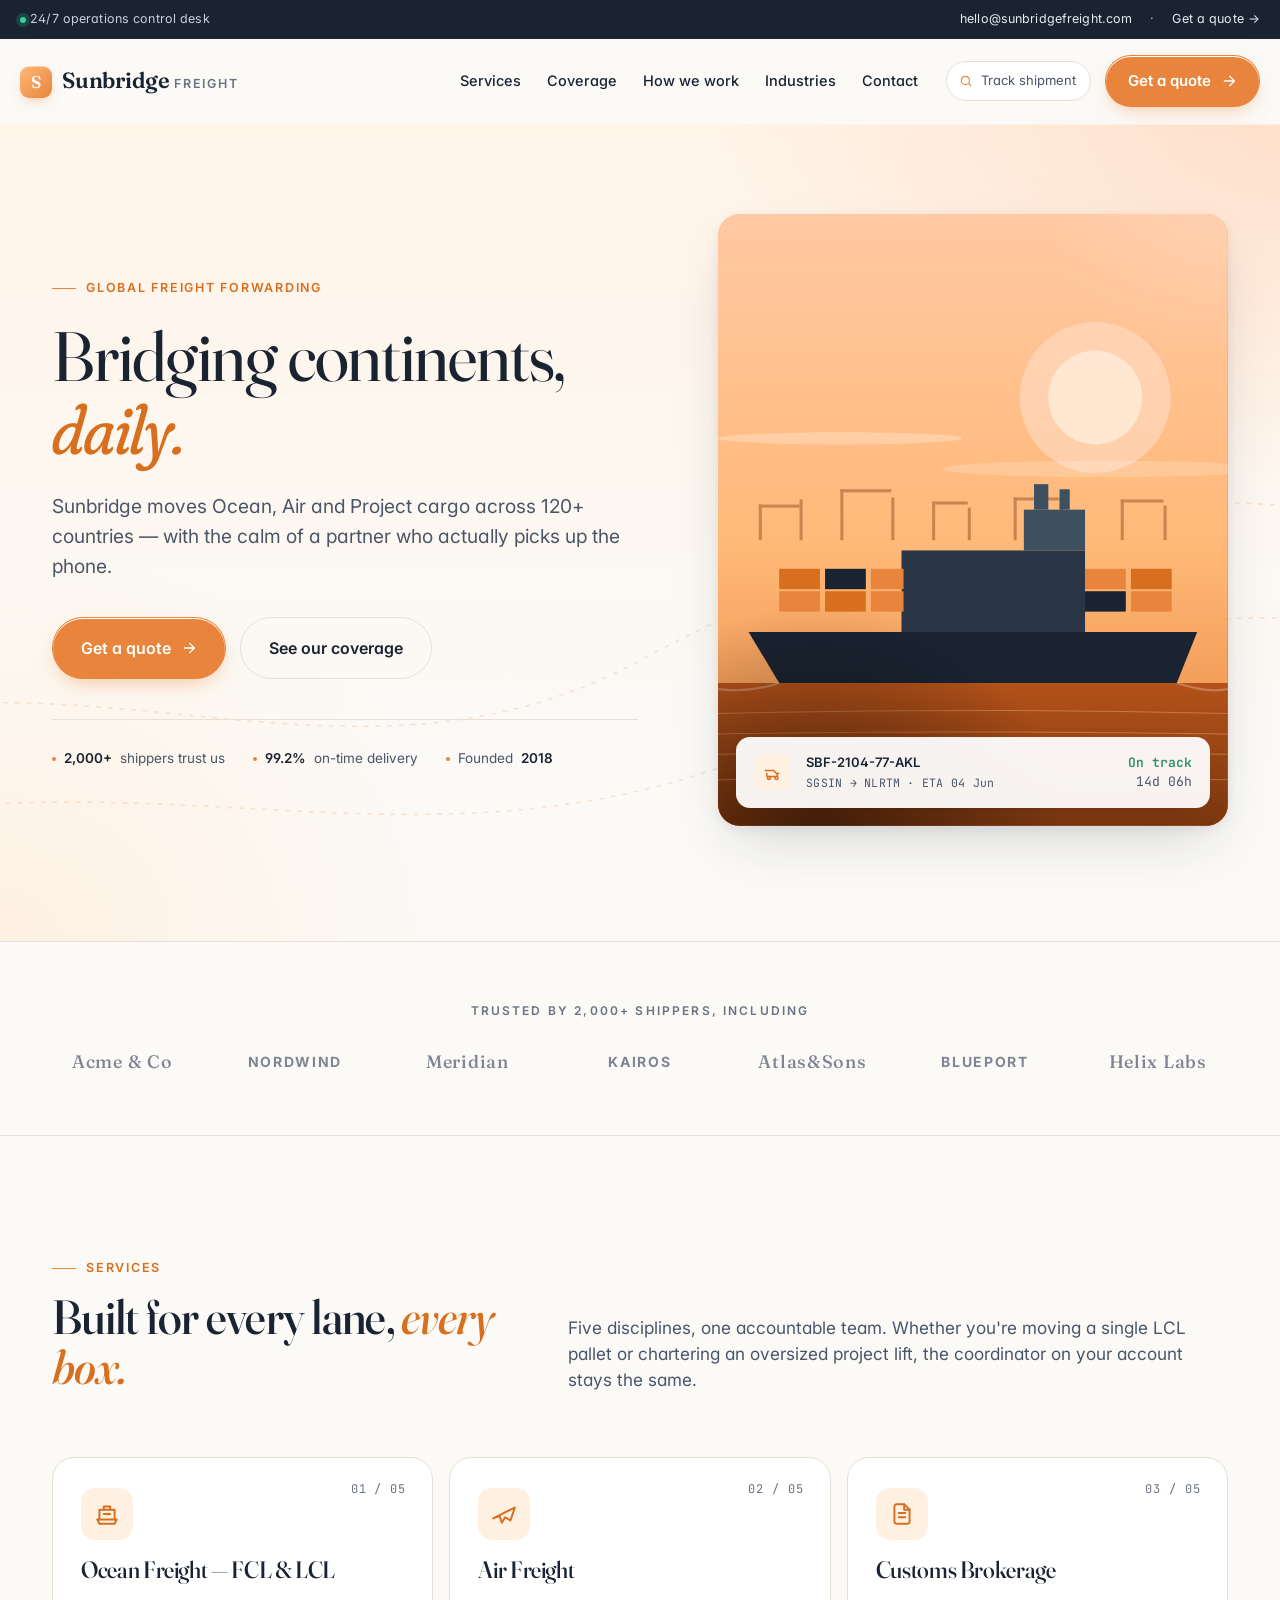
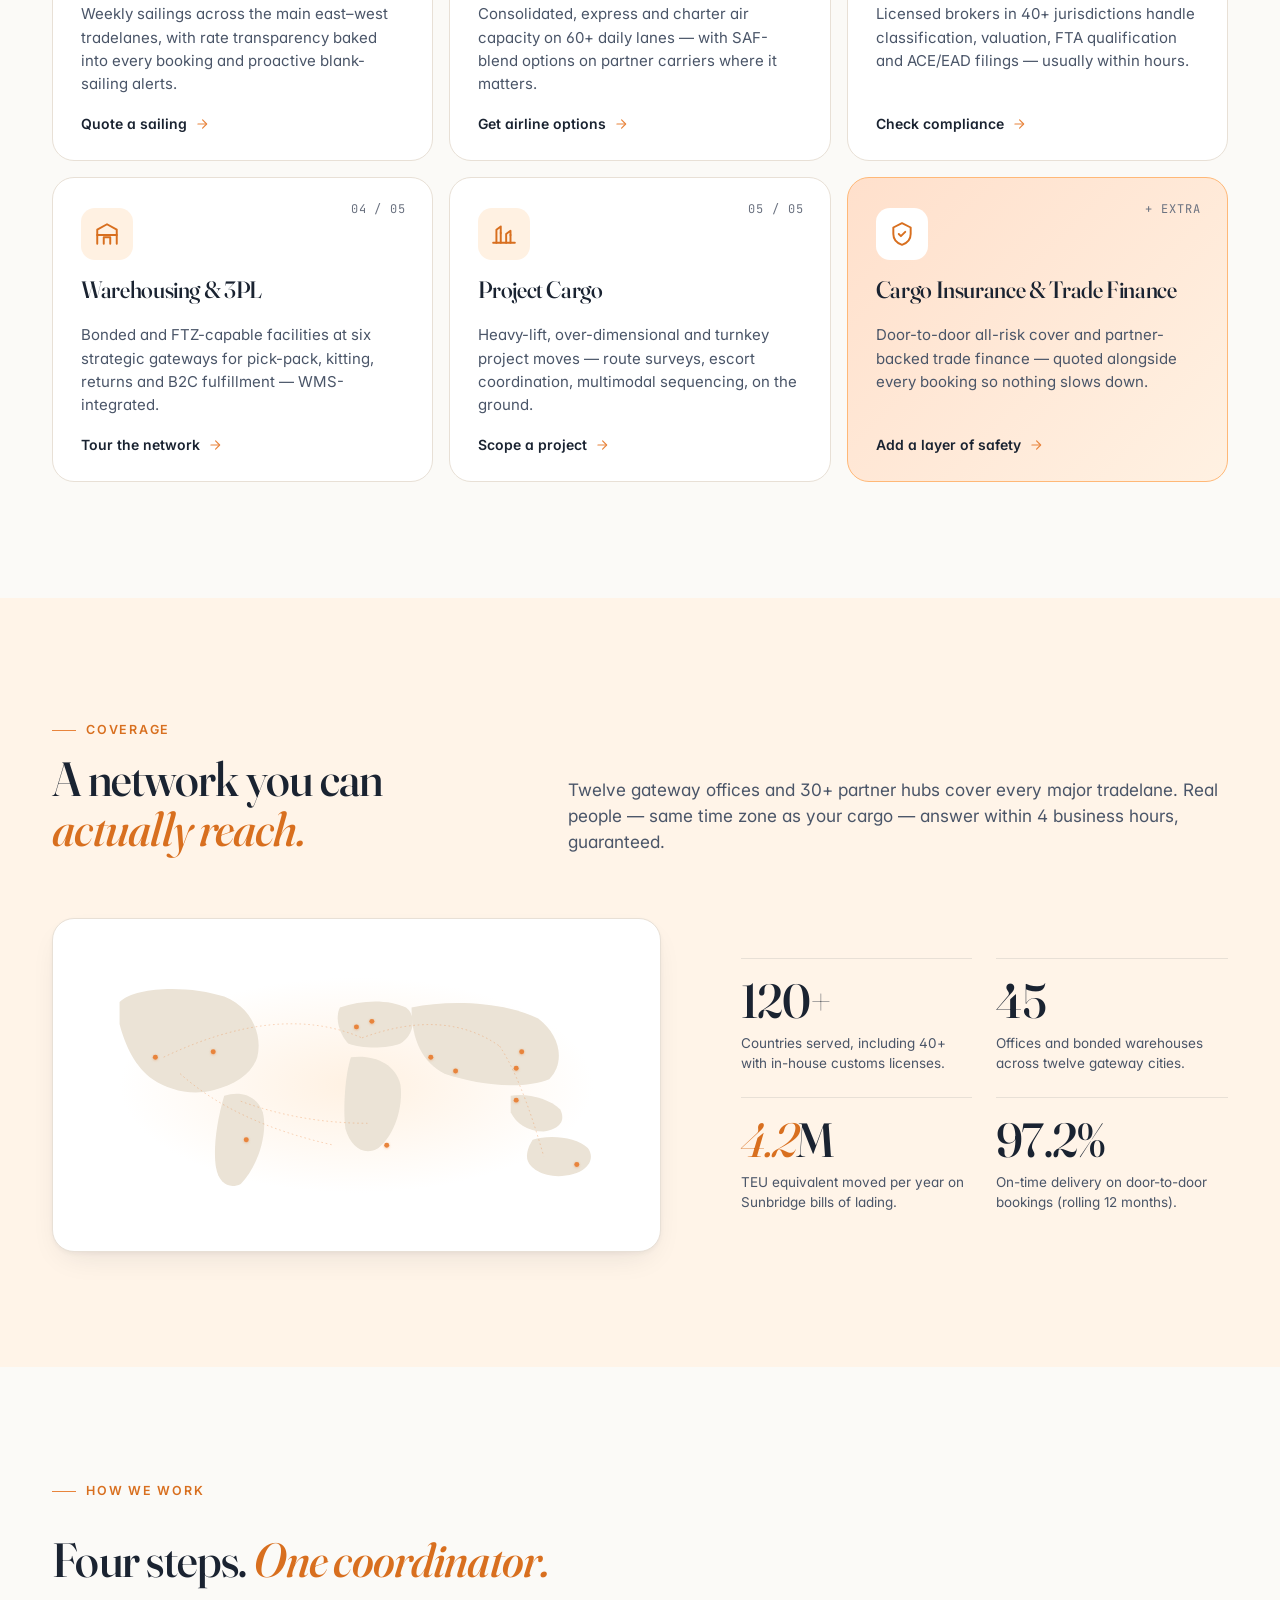
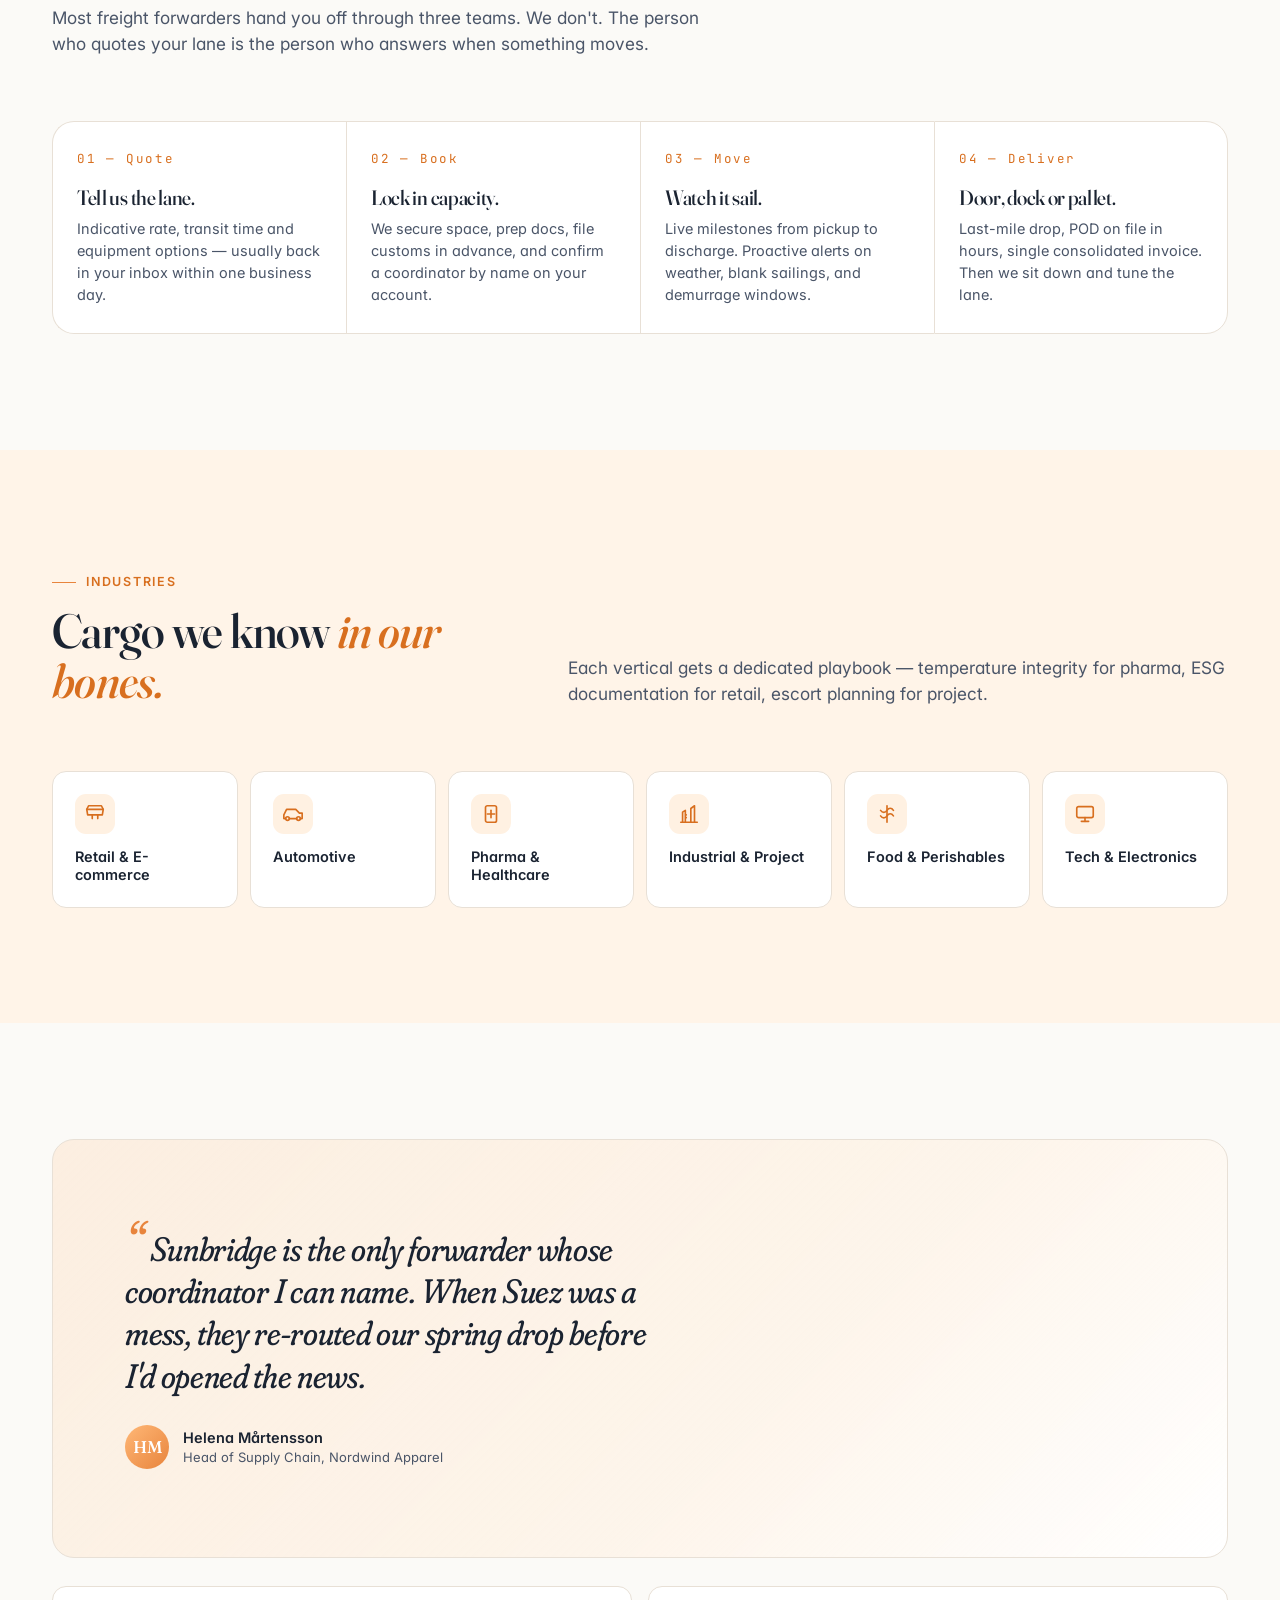
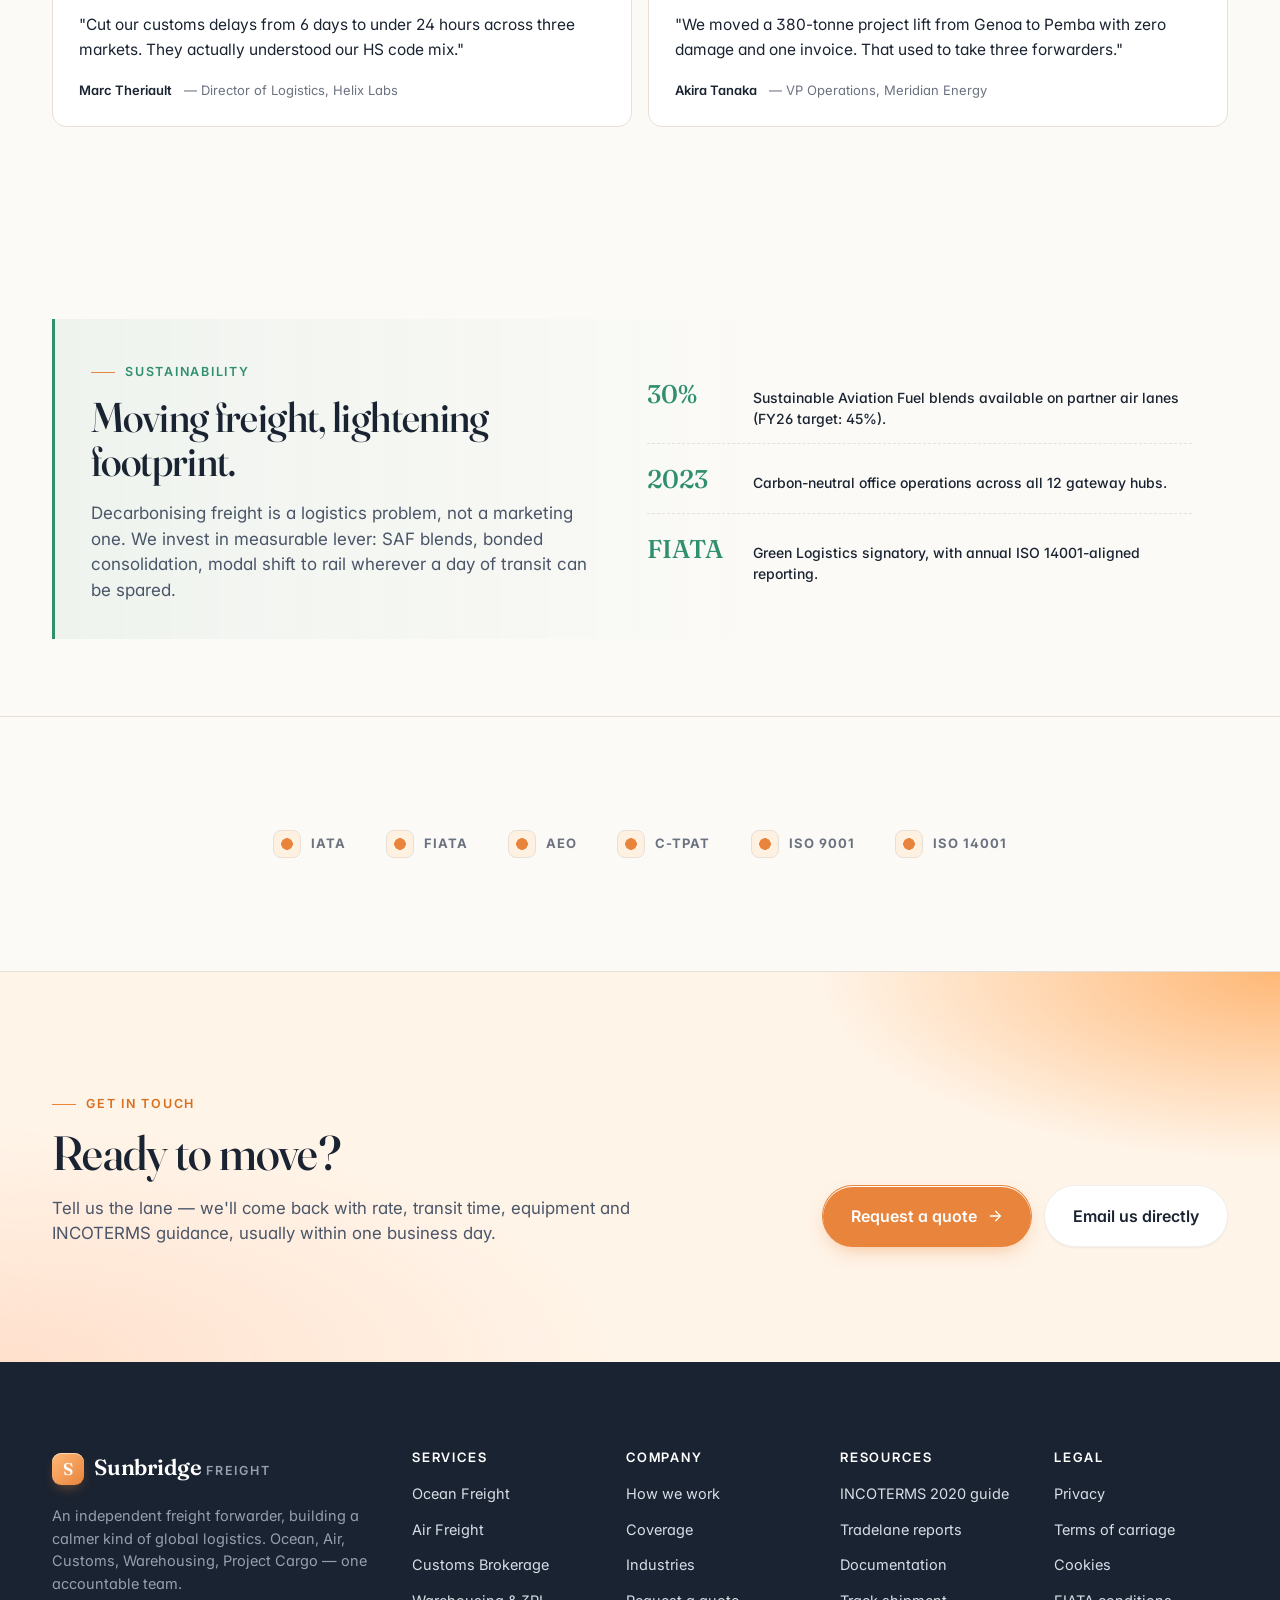
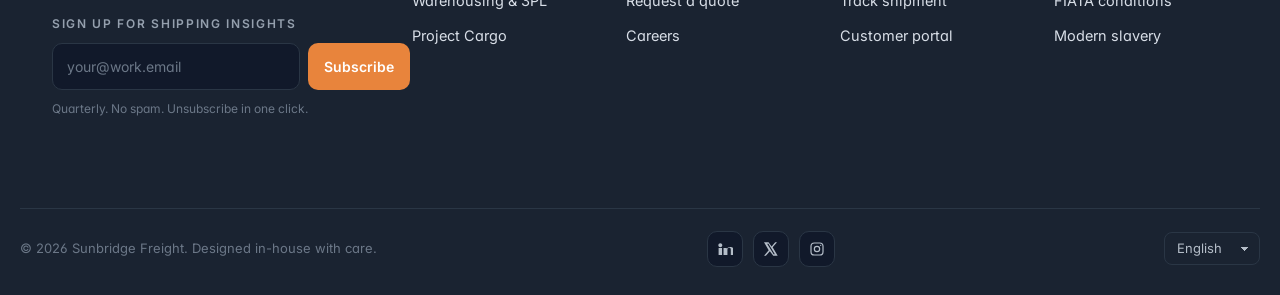
==== index.html @ 9edb0e5e "Add Sunbridge Freight website (single-page + quote page) A pro design-studio quality freight forward" ====
<!doctype html>
<html lang="en">
<head>
  <meta charset="utf-8" />
  <meta name="viewport" content="width=device-width, initial-scale=1" />
  <title>Sunbridge Freight — Global freight forwarding, simplified.</title>
  <meta name="description" content="Sunbridge Freight moves Ocean, Air and Project cargo across 120+ countries with the calm of a partner who actually picks up the phone." />
  <meta name="theme-color" content="#E8843C" />

  <link rel="icon" type="image/svg+xml" href="assets/favicon.svg" />
  <link rel="apple-touch-icon" href="assets/favicon.svg" />

  <meta property="og:type" content="website" />
  <meta property="og:title" content="Sunbridge Freight — Bridging continents, daily." />
  <meta property="og:description" content="Ocean · Air · Customs · Warehousing · Project Cargo. 120+ countries, one accountable partner." />
  <meta property="og:image" content="assets/img/og-cover.svg" />
  <meta name="twitter:card" content="summary_large_image" />

  <link rel="preconnect" href="https://fonts.googleapis.com" />
  <link rel="preconnect" href="https://fonts.gstatic.com" crossorigin />
  <link href="https://fonts.googleapis.com/css2?family=Fraunces:ital,opsz,wght@0,9..144,400;0,9..144,500;0,9..144,600;1,9..144,400;1,9..144,500&family=Inter:wght@400;500;600;700&family=JetBrains+Mono:wght@400;500&display=swap" rel="stylesheet" />

  <link rel="stylesheet" href="assets/css/styles.css" />

  <script type="application/ld+json">
  {
    "@context": "https://schema.org",
    "@type": "Organization",
    "name": "Sunbridge Freight",
    "url": "https://yariv33.github.io/",
    "logo": "https://yariv33.github.io/assets/favicon.svg",
    "slogan": "Bridging continents, daily.",
    "sameAs": ["https://www.linkedin.com/", "https://x.com/", "https://www.instagram.com/"]
  }
  </script>
</head>
<body>

<!-- Utility bar -->
<div class="utility-bar">
  <div class="container utility-bar__inner">
    <div class="utility-bar__group">
      <span><span class="utility-bar__dot" aria-hidden="true"></span> 24/7 operations control desk</span>
    </div>
    <div class="utility-bar__group">
      <a href="mailto:hello@sunbridgefreight.com">hello@sunbridgefreight.com</a>
      <span aria-hidden="true">·</span>
      <a href="quote.html">Get a quote &rarr;</a>
    </div>
  </div>
</div>

<!-- Header -->
<header class="site-header" id="top">
  <div class="container site-header__inner">
    <a class="brand" href="#top" aria-label="Sunbridge Freight — Home">
      <span class="brand__mark" aria-hidden="true">S</span>
      <span class="brand__word"><strong>Sunbridge</strong> <span>Freight</span></span>
    </a>

    <button class="nav-toggle" aria-expanded="false" aria-controls="primary-nav" aria-label="Open navigation">
      <span class="nav-toggle__bar" aria-hidden="true"></span>
    </button>

    <nav class="nav" id="primary-nav" aria-label="Primary">
      <ul class="nav__list">
        <li><a href="#services">Services</a></li>
        <li><a href="#coverage">Coverage</a></li>
        <li><a href="#how-we-work">How we work</a></li>
        <li><a href="#industries">Industries</a></li>
        <li><a href="#contact">Contact</a></li>
      </ul>
      <div class="header-actions">
        <button class="track-pill" type="button" id="track-open" aria-haspopup="dialog">
          <svg viewBox="0 0 24 24" fill="none" stroke="currentColor" stroke-width="2" stroke-linecap="round" stroke-linejoin="round" aria-hidden="true"><circle cx="11" cy="11" r="7"/><path d="m20 20-3.5-3.5"/></svg>
          Track shipment
        </button>
        <a class="btn btn--primary" href="quote.html">
          Get a quote
          <svg viewBox="0 0 24 24" fill="none" stroke="currentColor" stroke-width="2" stroke-linecap="round" stroke-linejoin="round" aria-hidden="true"><path d="M5 12h14"/><path d="m13 5 7 7-7 7"/></svg>
        </a>
      </div>
    </nav>
  </div>
</header>

<!-- Hero -->
<section class="hero" aria-labelledby="hero-title">
  <div class="hero__lines" aria-hidden="true">
    <svg viewBox="0 0 1440 700" preserveAspectRatio="xMidYMid slice">
      <path class="hero__dot-route" d="M-50 540 C 220 420, 460 600, 720 460 S 1240 280, 1500 380" />
      <path class="hero__dot-route" d="M-50 620 C 280 520, 520 660, 820 540 S 1280 380, 1500 480" />
    </svg>
  </div>
  <div class="container hero__inner">
    <div class="hero__copy">
      <span class="eyebrow hero__eyebrow">Global Freight Forwarding</span>
      <h1 id="hero-title">Bridging continents, <em>daily.</em></h1>
      <p class="hero__lede">Sunbridge moves Ocean, Air and Project cargo across 120+ countries — with the calm of a partner who actually picks up the phone.</p>
      <div class="hero__ctas">
        <a class="btn btn--primary btn--lg" href="quote.html">
          Get a quote
          <svg viewBox="0 0 24 24" fill="none" stroke="currentColor" stroke-width="2" stroke-linecap="round" stroke-linejoin="round" aria-hidden="true"><path d="M5 12h14"/><path d="m13 5 7 7-7 7"/></svg>
        </a>
        <a class="btn btn--ghost btn--lg" href="#coverage">See our coverage</a>
      </div>
      <div class="hero__proof">
        <span><strong>2,000+</strong> shippers trust us</span>
        <span><strong>99.2%</strong> on-time delivery</span>
        <span>Founded <strong>2018</strong></span>
      </div>
    </div>

    <div class="hero__visual reveal" aria-hidden="true">
      <svg class="hero__visual-art" viewBox="0 0 500 600" preserveAspectRatio="xMidYMid slice">
        <defs>
          <linearGradient id="hv-sky" x1="0" y1="0" x2="0" y2="1">
            <stop offset="0%" stop-color="#FFC9A3"/>
            <stop offset="55%" stop-color="#FFB877"/>
            <stop offset="100%" stop-color="#E8843C"/>
          </linearGradient>
          <linearGradient id="hv-water" x1="0" y1="0" x2="0" y2="1">
            <stop offset="0%" stop-color="#B4521A"/>
            <stop offset="100%" stop-color="#7A370F"/>
          </linearGradient>
        </defs>
        <rect width="500" height="600" fill="url(#hv-sky)"/>
        <!-- sun -->
        <circle cx="370" cy="180" r="74" fill="#FFE0CC" opacity=".55"/>
        <circle cx="370" cy="180" r="46" fill="#FFF1E2" opacity=".7"/>
        <!-- horizon clouds -->
        <ellipse cx="120" cy="220" rx="120" ry="6" fill="#fff" opacity=".25"/>
        <ellipse cx="380" cy="250" rx="160" ry="8" fill="#fff" opacity=".18"/>
        <!-- distant cranes silhouette -->
        <g fill="#7A370F" opacity=".4">
          <rect x="40" y="285" width="3" height="35"/>
          <rect x="40" y="285" width="40" height="3"/>
          <rect x="80" y="280" width="3" height="40"/>
          <rect x="120" y="270" width="3" height="50"/>
          <rect x="120" y="270" width="50" height="3"/>
          <rect x="170" y="278" width="3" height="42"/>
          <rect x="210" y="282" width="3" height="38"/>
          <rect x="210" y="282" width="35" height="3"/>
          <rect x="245" y="288" width="3" height="32"/>
          <rect x="290" y="278" width="3" height="42"/>
          <rect x="290" y="278" width="45" height="3"/>
          <rect x="335" y="284" width="3" height="36"/>
          <rect x="395" y="280" width="3" height="40"/>
          <rect x="395" y="280" width="42" height="3"/>
          <rect x="437" y="286" width="3" height="34"/>
        </g>
        <!-- ship hull -->
        <g>
          <path d="M30 410 L470 410 L450 460 L60 460 Z" fill="#1A2331"/>
          <rect x="180" y="330" width="180" height="80" fill="#2A3645"/>
          <rect x="300" y="290" width="60" height="40" fill="#3D5060"/>
          <rect x="310" y="265" width="14" height="25" fill="#3D5060"/>
          <rect x="335" y="270" width="10" height="20" fill="#3D5060"/>
          <!-- containers stacked -->
          <g>
            <rect x="60" y="370" width="40" height="20" fill="#E8843C"/>
            <rect x="105" y="370" width="40" height="20" fill="#D86F1F"/>
            <rect x="150" y="370" width="32" height="20" fill="#E8843C"/>
            <rect x="60" y="348" width="40" height="20" fill="#D86F1F"/>
            <rect x="105" y="348" width="40" height="20" fill="#1A2331"/>
            <rect x="150" y="348" width="32" height="20" fill="#E8843C"/>

            <rect x="360" y="370" width="40" height="20" fill="#1A2331"/>
            <rect x="405" y="370" width="40" height="20" fill="#E8843C"/>
            <rect x="360" y="348" width="40" height="20" fill="#E8843C"/>
            <rect x="405" y="348" width="40" height="20" fill="#D86F1F"/>
          </g>
        </g>
        <!-- water -->
        <rect y="460" width="500" height="140" fill="url(#hv-water)"/>
        <!-- water reflection lines -->
        <g stroke="#FFB877" stroke-width="1" opacity=".4" fill="none">
          <path d="M0 490 Q 250 484 500 490"/>
          <path d="M0 510 Q 250 506 500 510"/>
          <path d="M0 530 Q 250 526 500 530"/>
          <path d="M0 555 Q 250 552 500 555"/>
        </g>
        <!-- bow wake -->
        <path d="M60 460 Q 30 470 0 466" stroke="#fff" stroke-width="2" opacity=".25" fill="none"/>
        <path d="M450 460 Q 480 470 500 466" stroke="#fff" stroke-width="2" opacity=".25" fill="none"/>
      </svg>
      <div class="hero__visual-overlay" aria-hidden="true"></div>
      <div class="hero__card">
        <div class="hero__card-mark" aria-hidden="true">
          <svg viewBox="0 0 24 24" fill="none" stroke="currentColor" stroke-width="2" stroke-linecap="round" stroke-linejoin="round"><path d="M3 10h11l4 4h3"/><path d="M5 14v3a1 1 0 0 0 1 1h12a1 1 0 0 0 1-1v-3"/><circle cx="8" cy="20" r="2"/><circle cx="18" cy="20" r="2"/></svg>
        </div>
        <div>
          <div class="hero__card-title">SBF-2104-77-AKL</div>
          <div class="hero__card-meta">SGSIN → NLRTM · ETA 04 Jun</div>
        </div>
        <div class="hero__card-stat">
          <strong>On track</strong>
          <span class="text-mono text-soft">14d 06h</span>
        </div>
      </div>
    </div>
  </div>
</section>

<!-- Trust bar -->
<section class="trust" aria-label="Trusted by">
  <div class="container">
    <p class="trust__label">Trusted by 2,000+ shippers, including</p>
    <div class="trust__grid">
      <span class="trust__logo">Acme &amp; Co</span>
      <span class="trust__logo trust__logo--sans">NORDWIND</span>
      <span class="trust__logo">Meridian</span>
      <span class="trust__logo trust__logo--sans">KAIROS</span>
      <span class="trust__logo">Atlas&amp;Sons</span>
      <span class="trust__logo trust__logo--sans">BLUEPORT</span>
      <span class="trust__logo">Helix Labs</span>
    </div>
  </div>
</section>

<!-- Services -->
<section class="section" id="services">
  <div class="container">
    <div class="section__head section__head--split reveal">
      <div>
        <span class="eyebrow">Services</span>
        <h2 style="margin-top:14px;">Built for every lane, <em style="font-style:italic;color:var(--color-primary-h);">every box.</em></h2>
      </div>
      <p class="section__lede">Five disciplines, one accountable team. Whether you're moving a single LCL pallet or chartering an oversized project lift, the coordinator on your account stays the same.</p>
    </div>

    <div class="services__grid">
      <article class="service-card reveal">
        <span class="service-card__num">01 / 05</span>
        <div class="service-card__icon" aria-hidden="true">
          <svg viewBox="0 0 24 24" fill="none" stroke="currentColor" stroke-width="1.8" stroke-linecap="round" stroke-linejoin="round"><path d="M3 17h18l-2 4H5z"/><path d="M5 17V8h14v9"/><path d="M9 8V5h6v3"/><path d="M9 12h6"/></svg>
        </div>
        <h3>Ocean Freight — FCL &amp; LCL</h3>
        <p>Weekly sailings across the main east–west tradelanes, with rate transparency baked into every booking and proactive blank-sailing alerts.</p>
        <a class="service-card__link" href="quote.html">Quote a sailing
          <svg viewBox="0 0 24 24" fill="none" stroke="currentColor" stroke-width="2" stroke-linecap="round" stroke-linejoin="round" aria-hidden="true"><path d="M5 12h14"/><path d="m13 5 7 7-7 7"/></svg>
        </a>
      </article>

      <article class="service-card reveal">
        <span class="service-card__num">02 / 05</span>
        <div class="service-card__icon" aria-hidden="true">
          <svg viewBox="0 0 24 24" fill="none" stroke="currentColor" stroke-width="1.8" stroke-linecap="round" stroke-linejoin="round"><path d="M2 16 22 6l-4 12-5-3-3 5-2-6z"/></svg>
        </div>
        <h3>Air Freight</h3>
        <p>Consolidated, express and charter air capacity on 60+ daily lanes — with SAF-blend options on partner carriers where it matters.</p>
        <a class="service-card__link" href="quote.html">Get airline options
          <svg viewBox="0 0 24 24" fill="none" stroke="currentColor" stroke-width="2" stroke-linecap="round" stroke-linejoin="round" aria-hidden="true"><path d="M5 12h14"/><path d="m13 5 7 7-7 7"/></svg>
        </a>
      </article>

      <article class="service-card reveal">
        <span class="service-card__num">03 / 05</span>
        <div class="service-card__icon" aria-hidden="true">
          <svg viewBox="0 0 24 24" fill="none" stroke="currentColor" stroke-width="1.8" stroke-linecap="round" stroke-linejoin="round"><path d="M9 11h6"/><path d="M9 15h6"/><path d="M14 3H7a2 2 0 0 0-2 2v14a2 2 0 0 0 2 2h10a2 2 0 0 0 2-2V8z"/><path d="M14 3v5h5"/></svg>
        </div>
        <h3>Customs Brokerage</h3>
        <p>Licensed brokers in 40+ jurisdictions handle classification, valuation, FTA qualification and ACE/EAD filings — usually within hours.</p>
        <a class="service-card__link" href="quote.html">Check compliance
          <svg viewBox="0 0 24 24" fill="none" stroke="currentColor" stroke-width="2" stroke-linecap="round" stroke-linejoin="round" aria-hidden="true"><path d="M5 12h14"/><path d="m13 5 7 7-7 7"/></svg>
        </a>
      </article>

      <article class="service-card reveal">
        <span class="service-card__num">04 / 05</span>
        <div class="service-card__icon" aria-hidden="true">
          <svg viewBox="0 0 24 24" fill="none" stroke="currentColor" stroke-width="1.8" stroke-linecap="round" stroke-linejoin="round"><path d="M3 21V8l9-5 9 5v13"/><path d="M9 21v-6h6v6"/><path d="M3 13h18"/></svg>
        </div>
        <h3>Warehousing &amp; 3PL</h3>
        <p>Bonded and FTZ-capable facilities at six strategic gateways for pick-pack, kitting, returns and B2C fulfillment — WMS-integrated.</p>
        <a class="service-card__link" href="quote.html">Tour the network
          <svg viewBox="0 0 24 24" fill="none" stroke="currentColor" stroke-width="2" stroke-linecap="round" stroke-linejoin="round" aria-hidden="true"><path d="M5 12h14"/><path d="m13 5 7 7-7 7"/></svg>
        </a>
      </article>

      <article class="service-card reveal">
        <span class="service-card__num">05 / 05</span>
        <div class="service-card__icon" aria-hidden="true">
          <svg viewBox="0 0 24 24" fill="none" stroke="currentColor" stroke-width="1.8" stroke-linecap="round" stroke-linejoin="round"><path d="M2 20h20"/><path d="M5 20V8l4-3v15"/><path d="M14 20V12l4-3v11"/><path d="M9 11h0"/><path d="M18 13h0"/></svg>
        </div>
        <h3>Project Cargo</h3>
        <p>Heavy-lift, over-dimensional and turnkey project moves — route surveys, escort coordination, multimodal sequencing, on the ground.</p>
        <a class="service-card__link" href="quote.html">Scope a project
          <svg viewBox="0 0 24 24" fill="none" stroke="currentColor" stroke-width="2" stroke-linecap="round" stroke-linejoin="round" aria-hidden="true"><path d="M5 12h14"/><path d="m13 5 7 7-7 7"/></svg>
        </a>
      </article>

      <article class="service-card reveal" style="background: linear-gradient(135deg, var(--color-primary-3), var(--color-primary-4)); border-color: var(--color-primary-2);">
        <span class="service-card__num">+ EXTRA</span>
        <div class="service-card__icon" aria-hidden="true" style="background:#fff;">
          <svg viewBox="0 0 24 24" fill="none" stroke="currentColor" stroke-width="1.8" stroke-linecap="round" stroke-linejoin="round"><path d="M12 2 4 6v6c0 5 3.5 8.5 8 10 4.5-1.5 8-5 8-10V6z"/><path d="m9 12 2 2 4-4"/></svg>
        </div>
        <h3>Cargo Insurance &amp; Trade Finance</h3>
        <p>Door-to-door all-risk cover and partner-backed trade finance — quoted alongside every booking so nothing slows down.</p>
        <a class="service-card__link" href="quote.html">Add a layer of safety
          <svg viewBox="0 0 24 24" fill="none" stroke="currentColor" stroke-width="2" stroke-linecap="round" stroke-linejoin="round" aria-hidden="true"><path d="M5 12h14"/><path d="m13 5 7 7-7 7"/></svg>
        </a>
      </article>
    </div>
  </div>
</section>

<!-- Coverage -->
<section class="section section--tint" id="coverage">
  <div class="container">
    <div class="section__head section__head--split reveal">
      <div>
        <span class="eyebrow">Coverage</span>
        <h2 style="margin-top:14px;">A network you can <em style="font-style:italic;color:var(--color-primary-h);">actually reach.</em></h2>
      </div>
      <p class="section__lede">Twelve gateway offices and 30+ partner hubs cover every major tradelane. Real people — same time zone as your cargo — answer within 4 business hours, guaranteed.</p>
    </div>

    <div class="coverage__layout">
      <div class="coverage__map-wrap reveal">
        <svg class="coverage__map" viewBox="0 0 1000 500" role="img" aria-labelledby="map-title">
          <title id="map-title">World map highlighting Sunbridge Freight hub cities</title>
          <!-- Simplified continent silhouettes -->
          <g>
            <!-- North America -->
            <path class="land" d="M70 100 C 100 70, 200 70, 260 90 C 310 110, 330 160, 320 200 C 310 230, 280 250, 240 260 C 200 270, 160 260, 130 240 C 100 220, 80 180, 70 140 Z"/>
            <!-- South America -->
            <path class="land" d="M260 270 C 290 260, 320 270, 330 300 C 340 340, 320 400, 290 430 C 270 440, 250 430, 245 400 C 240 370, 245 320, 260 270 Z"/>
            <!-- Europe -->
            <path class="land" d="M470 110 C 510 95, 560 95, 590 110 C 610 125, 605 160, 580 175 C 555 185, 510 185, 485 175 C 470 160, 460 130, 470 110 Z"/>
            <!-- Africa -->
            <path class="land" d="M490 200 C 530 195, 570 210, 580 250 C 585 290, 570 340, 540 365 C 515 380, 490 365, 480 330 C 475 290, 480 230, 490 200 Z"/>
            <!-- Asia -->
            <path class="land" d="M600 110 C 670 95, 770 100, 830 130 C 870 160, 880 210, 850 240 C 800 260, 720 250, 660 230 C 620 210, 600 170, 600 110 Z"/>
            <!-- South-East Asia / Oceania mainland strip -->
            <path class="land" d="M780 270 C 810 265, 850 275, 870 295 C 880 315, 870 330, 840 335 C 810 335, 790 320, 780 300 Z"/>
            <!-- Australia -->
            <path class="land" d="M820 350 C 850 340, 900 345, 920 365 C 935 385, 920 410, 880 415 C 845 420, 815 405, 810 385 C 808 370, 815 358, 820 350 Z"/>
          </g>

          <!-- Routes -->
          <g>
            <path class="route" d="M150 200 Q 360 100 510 165"/>
            <path class="route" d="M510 165 Q 660 110 760 180"/>
            <path class="route" d="M760 180 Q 800 240 840 380"/>
            <path class="route" d="M290 280 Q 400 320 520 320"/>
            <path class="route" d="M180 230 Q 280 320 460 360"/>
          </g>

          <!-- Hubs: city, x, y -->
          <g>
            <!-- LA -->
            <g><circle class="hub-ring" cx="135" cy="200" r="4"/><circle class="hub" cx="135" cy="200" r="4.5"/></g>
            <!-- NY -->
            <g><circle class="hub-ring hub-ring--2" cx="240" cy="190" r="4"/><circle class="hub" cx="240" cy="190" r="4.5"/></g>
            <!-- Santos -->
            <g><circle class="hub-ring hub-ring--3" cx="300" cy="350" r="4"/><circle class="hub" cx="300" cy="350" r="4.5"/></g>
            <!-- Rotterdam -->
            <g><circle class="hub-ring" cx="500" cy="145" r="4"/><circle class="hub" cx="500" cy="145" r="4.5"/></g>
            <!-- Hamburg -->
            <g><circle class="hub-ring hub-ring--2" cx="528" cy="135" r="4"/><circle class="hub" cx="528" cy="135" r="4.5"/></g>
            <!-- Durban -->
            <g><circle class="hub-ring hub-ring--3" cx="555" cy="360" r="4"/><circle class="hub" cx="555" cy="360" r="4.5"/></g>
            <!-- Dubai -->
            <g><circle class="hub-ring" cx="635" cy="200" r="4"/><circle class="hub" cx="635" cy="200" r="4.5"/></g>
            <!-- Mumbai -->
            <g><circle class="hub-ring hub-ring--2" cx="680" cy="225" r="4"/><circle class="hub" cx="680" cy="225" r="4.5"/></g>
            <!-- Shanghai -->
            <g><circle class="hub-ring hub-ring--3" cx="800" cy="190" r="4"/><circle class="hub" cx="800" cy="190" r="4.5"/></g>
            <!-- HK / Shenzhen -->
            <g><circle class="hub-ring" cx="790" cy="220" r="4"/><circle class="hub" cx="790" cy="220" r="4.5"/></g>
            <!-- Singapore -->
            <g><circle class="hub-ring hub-ring--2" cx="790" cy="278" r="4"/><circle class="hub" cx="790" cy="278" r="4.5"/></g>
            <!-- Sydney -->
            <g><circle class="hub-ring hub-ring--3" cx="900" cy="395" r="4"/><circle class="hub" cx="900" cy="395" r="4.5"/></g>
          </g>
        </svg>
      </div>

      <div class="coverage__stats">
        <div class="stat reveal">
          <div class="stat__num"><span data-target="120" data-suffix="+">0</span></div>
          <div class="stat__label">Countries served, including 40+ with in-house customs licenses.</div>
        </div>
        <div class="stat reveal">
          <div class="stat__num"><span data-target="45">0</span></div>
          <div class="stat__label">Offices and bonded warehouses across twelve gateway cities.</div>
        </div>
        <div class="stat reveal">
          <div class="stat__num"><em>4.2</em>M</div>
          <div class="stat__label">TEU equivalent moved per year on Sunbridge bills of lading.</div>
        </div>
        <div class="stat reveal">
          <div class="stat__num"><span data-target="99" data-suffix=".2%">0</span></div>
          <div class="stat__label">On-time delivery on door-to-door bookings (rolling 12 months).</div>
        </div>
      </div>
    </div>
  </div>
</section>

<!-- How we work -->
<section class="section" id="how-we-work">
  <div class="container">
    <div class="section__head reveal">
      <span class="eyebrow">How we work</span>
      <h2 style="margin-top:14px;">Four steps. <em style="font-style:italic;color:var(--color-primary-h);">One coordinator.</em></h2>
      <p class="section__lede">Most freight forwarders hand you off through three teams. We don't. The person who quotes your lane is the person who answers when something moves.</p>
    </div>

    <div class="steps reveal">
      <article class="step">
        <div class="step__num">01 — Quote</div>
        <h3>Tell us the lane.</h3>
        <p>Indicative rate, transit time and equipment options — usually back in your inbox within one business day.</p>
      </article>
      <article class="step">
        <div class="step__num">02 — Book</div>
        <h3>Lock in capacity.</h3>
        <p>We secure space, prep docs, file customs in advance, and confirm a coordinator by name on your account.</p>
      </article>
      <article class="step">
        <div class="step__num">03 — Move</div>
        <h3>Watch it sail.</h3>
        <p>Live milestones from pickup to discharge. Proactive alerts on weather, blank sailings, and demurrage windows.</p>
      </article>
      <article class="step">
        <div class="step__num">04 — Deliver</div>
        <h3>Door, dock or pallet.</h3>
        <p>Last-mile drop, POD on file in hours, single consolidated invoice. Then we sit down and tune the lane.</p>
      </article>
    </div>
  </div>
</section>

<!-- Industries -->
<section class="section section--tint" id="industries">
  <div class="container">
    <div class="section__head section__head--split reveal">
      <div>
        <span class="eyebrow">Industries</span>
        <h2 style="margin-top:14px;">Cargo we know <em style="font-style:italic;color:var(--color-primary-h);">in our bones.</em></h2>
      </div>
      <p class="section__lede">Each vertical gets a dedicated playbook — temperature integrity for pharma, ESG documentation for retail, escort planning for project.</p>
    </div>
    <div class="industries__grid reveal">
      <div class="industry">
        <div class="industry__icon"><svg viewBox="0 0 24 24" fill="none" stroke="currentColor" stroke-width="1.8" stroke-linecap="round" stroke-linejoin="round"><path d="M3 7h18l-1 6H4z"/><path d="M3 7 5 3h14l2 4"/><path d="M9 13v4"/><path d="M15 13v4"/></svg></div>
        <div class="industry__label">Retail &amp; E-commerce</div>
      </div>
      <div class="industry">
        <div class="industry__icon"><svg viewBox="0 0 24 24" fill="none" stroke="currentColor" stroke-width="1.8" stroke-linecap="round" stroke-linejoin="round"><circle cx="6" cy="17" r="2"/><circle cx="18" cy="17" r="2"/><path d="M4 17H2v-4l3-6h10l4 4h3v6h-2"/><path d="M8 17h8"/></svg></div>
        <div class="industry__label">Automotive</div>
      </div>
      <div class="industry">
        <div class="industry__icon"><svg viewBox="0 0 24 24" fill="none" stroke="currentColor" stroke-width="1.8" stroke-linecap="round" stroke-linejoin="round"><rect x="6" y="3" width="12" height="18" rx="2"/><path d="M12 8v8"/><path d="M8 12h8"/></svg></div>
        <div class="industry__label">Pharma &amp; Healthcare</div>
      </div>
      <div class="industry">
        <div class="industry__icon"><svg viewBox="0 0 24 24" fill="none" stroke="currentColor" stroke-width="1.8" stroke-linecap="round" stroke-linejoin="round"><path d="M3 21h18"/><path d="M5 21V10l3-2v13"/><path d="M14 21V6l4-3v18"/><path d="M9 13h0"/><path d="M9 16h0"/></svg></div>
        <div class="industry__label">Industrial &amp; Project</div>
      </div>
      <div class="industry">
        <div class="industry__icon"><svg viewBox="0 0 24 24" fill="none" stroke="currentColor" stroke-width="1.8" stroke-linecap="round" stroke-linejoin="round"><path d="M12 3v18"/><path d="M5 8c2 3 5 3 7 0s5-3 7 0"/><path d="M5 14c2 3 5 3 7 0s5-3 7 0"/></svg></div>
        <div class="industry__label">Food &amp; Perishables</div>
      </div>
      <div class="industry">
        <div class="industry__icon"><svg viewBox="0 0 24 24" fill="none" stroke="currentColor" stroke-width="1.8" stroke-linecap="round" stroke-linejoin="round"><rect x="3" y="4" width="18" height="12" rx="2"/><path d="M8 20h8"/><path d="M12 16v4"/></svg></div>
        <div class="industry__label">Tech &amp; Electronics</div>
      </div>
    </div>
  </div>
</section>

<!-- Editorial quote -->
<section class="section">
  <div class="container">
    <div class="editorial reveal">
      <p class="editorial__quote">Sunbridge is the only forwarder whose coordinator I can name. When Suez was a mess, they re-routed our spring drop before I'd opened the news.</p>
      <div class="editorial__cite">
        <span class="editorial__avatar" aria-hidden="true">HM</span>
        <div>
          <div class="editorial__name">Helena Mårtensson</div>
          <div class="editorial__role">Head of Supply Chain, Nordwind Apparel</div>
        </div>
      </div>
    </div>

    <div class="test-grid">
      <div class="test-card reveal">
        <p class="test-card__quote">"Cut our customs delays from 6 days to under 24 hours across three markets. They actually understood our HS code mix."</p>
        <div class="test-card__cite">
          <strong>Marc Theriault</strong> <span>— Director of Logistics, Helix Labs</span>
        </div>
      </div>
      <div class="test-card reveal">
        <p class="test-card__quote">"We moved a 380-tonne project lift from Genoa to Pemba with zero damage and one invoice. That used to take three forwarders."</p>
        <div class="test-card__cite">
          <strong>Akira Tanaka</strong> <span>— VP Operations, Meridian Energy</span>
        </div>
      </div>
    </div>
  </div>
</section>

<!-- ESG -->
<section class="section section--tight">
  <div class="container">
    <div class="esg reveal">
      <div>
        <span class="eyebrow" style="color:var(--color-accent);">Sustainability</span>
        <h2 style="margin-top:14px;font-size:clamp(1.7rem,2vw + 1rem,2.6rem);">Moving freight, lightening footprint.</h2>
        <p style="margin-top:18px;">Decarbonising freight is a logistics problem, not a marketing one. We invest in measurable lever: SAF blends, bonded consolidation, modal shift to rail wherever a day of transit can be spared.</p>
      </div>
      <div class="esg__mini">
        <div class="esg__mini-item">
          <div class="esg__mini-num">30%</div>
          <div class="esg__mini-label">Sustainable Aviation Fuel blends available on partner air lanes (FY26 target: 45%).</div>
        </div>
        <div class="esg__mini-item">
          <div class="esg__mini-num">2023</div>
          <div class="esg__mini-label">Carbon-neutral office operations across all 12 gateway hubs.</div>
        </div>
        <div class="esg__mini-item">
          <div class="esg__mini-num">FIATA</div>
          <div class="esg__mini-label">Green Logistics signatory, with annual ISO 14001-aligned reporting.</div>
        </div>
      </div>
    </div>
  </div>
</section>

<!-- Certs -->
<section class="section--tight" style="border-top:1px solid var(--color-line);border-bottom:1px solid var(--color-line);">
  <div class="container">
    <div class="certs">
      <span class="cert">IATA</span>
      <span class="cert">FIATA</span>
      <span class="cert">AEO</span>
      <span class="cert">C-TPAT</span>
      <span class="cert">ISO 9001</span>
      <span class="cert">ISO 14001</span>
    </div>
  </div>
</section>

<!-- CTA banner -->
<section class="cta-banner" id="contact">
  <div class="container cta-banner__grid">
    <div>
      <span class="eyebrow">Get in touch</span>
      <h2 style="margin-top:14px;">Ready to move?</h2>
      <p>Tell us the lane — we'll come back with rate, transit time, equipment and INCOTERMS guidance, usually within one business day.</p>
    </div>
    <div class="cta-banner__action">
      <a class="btn btn--primary btn--lg" href="quote.html">
        Request a quote
        <svg viewBox="0 0 24 24" fill="none" stroke="currentColor" stroke-width="2" stroke-linecap="round" stroke-linejoin="round" aria-hidden="true"><path d="M5 12h14"/><path d="m13 5 7 7-7 7"/></svg>
      </a>
      <a class="btn btn--light btn--lg" href="mailto:hello@sunbridgefreight.com">Email us directly</a>
    </div>
  </div>
</section>

<!-- Footer -->
<footer class="site-footer">
  <div class="container site-footer__top">
    <div class="footer-brand">
      <a class="brand" href="#top" aria-label="Sunbridge Freight — Home">
        <span class="brand__mark" aria-hidden="true">S</span>
        <span class="brand__word"><strong>Sunbridge</strong> <span>Freight</span></span>
      </a>
      <p>An independent freight forwarder, building a calmer kind of global logistics. Ocean, Air, Customs, Warehousing, Project Cargo — one accountable team.</p>
      <form class="newsletter" id="newsletter" novalidate>
        <label for="nl-email" style="font-size:12px;letter-spacing:.14em;text-transform:uppercase;font-weight:600;color:#95A0AE;">Sign up for shipping insights</label>
        <div class="newsletter__row">
          <input id="nl-email" type="email" required placeholder="your@work.email" autocomplete="email" />
          <button type="submit">Subscribe</button>
        </div>
        <span class="newsletter__note">Quarterly. No spam. Unsubscribe in one click.</span>
        <span class="newsletter__success" hidden>Thanks — we'll be in touch.</span>
      </form>
    </div>

    <div class="footer__col">
      <h4>Services</h4>
      <ul>
        <li><a href="#services">Ocean Freight</a></li>
        <li><a href="#services">Air Freight</a></li>
        <li><a href="#services">Customs Brokerage</a></li>
        <li><a href="#services">Warehousing &amp; 3PL</a></li>
        <li><a href="#services">Project Cargo</a></li>
      </ul>
    </div>
    <div class="footer__col">
      <h4>Company</h4>
      <ul>
        <li><a href="#how-we-work">How we work</a></li>
        <li><a href="#coverage">Coverage</a></li>
        <li><a href="#industries">Industries</a></li>
        <li><a href="quote.html">Request a quote</a></li>
        <li><a href="mailto:careers@sunbridgefreight.com">Careers</a></li>
      </ul>
    </div>
    <div class="footer__col">
      <h4>Resources</h4>
      <ul>
        <li><a href="#">INCOTERMS 2020 guide</a></li>
        <li><a href="#">Tradelane reports</a></li>
        <li><a href="#">Documentation</a></li>
        <li><a href="#">Track shipment</a></li>
        <li><a href="#">Customer portal</a></li>
      </ul>
    </div>
    <div class="footer__col">
      <h4>Legal</h4>
      <ul>
        <li><a href="#">Privacy</a></li>
        <li><a href="#">Terms of carriage</a></li>
        <li><a href="#">Cookies</a></li>
        <li><a href="#">FIATA conditions</a></li>
        <li><a href="#">Modern slavery</a></li>
      </ul>
    </div>
  </div>

  <div class="container site-footer__bottom">
    <span>© <span id="year">2026</span> Sunbridge Freight. Designed in-house with care.</span>
    <div class="social" aria-label="Social media">
      <a href="#" aria-label="LinkedIn"><svg viewBox="0 0 24 24" fill="currentColor"><path d="M4.98 3.5C3.34 3.5 2 4.84 2 6.48s1.34 2.98 2.98 2.98 2.98-1.34 2.98-2.98S6.62 3.5 4.98 3.5zM2.4 10.4h5.16V21H2.4zM9.78 10.4h4.95v1.45h.07c.69-1.3 2.37-2.67 4.88-2.67 5.22 0 6.19 3.43 6.19 7.89V21h-5.16v-7.07c0-1.69-.03-3.86-2.35-3.86-2.36 0-2.72 1.84-2.72 3.74V21H9.78z"/></svg></a>
      <a href="#" aria-label="X (Twitter)"><svg viewBox="0 0 24 24" fill="currentColor"><path d="M18.244 2H21l-6.522 7.45L22 22h-6.594l-5.157-6.74L4.34 22H1.582l6.97-7.962L1.5 2h6.762l4.66 6.16L18.244 2zm-2.31 18h1.83L8.16 4H6.205l9.728 16z"/></svg></a>
      <a href="#" aria-label="Instagram"><svg viewBox="0 0 24 24" fill="none" stroke="currentColor" stroke-width="1.8"><rect x="3" y="3" width="18" height="18" rx="5"/><circle cx="12" cy="12" r="4"/><circle cx="17.5" cy="6.5" r="1" fill="currentColor" stroke="none"/></svg></a>
    </div>
    <label class="sr-only" for="lang">Language</label>
    <select class="lang-switcher" id="lang" aria-label="Language">
      <option>English</option>
      <option>Deutsch</option>
      <option>Français</option>
      <option>中文</option>
    </select>
  </div>
</footer>

<!-- Track dialog -->
<dialog class="track-dialog" id="track-dialog" aria-labelledby="track-title">
  <div class="track-dialog__inner">
    <button class="track-dialog__close" id="track-close" aria-label="Close">
      <svg viewBox="0 0 24 24" fill="none" stroke="currentColor" stroke-width="2" stroke-linecap="round"><path d="M18 6 6 18"/><path d="m6 6 12 12"/></svg>
    </button>
    <span class="eyebrow">Tracking</span>
    <h3 id="track-title" style="margin-top:10px;">Track a shipment</h3>
    <p class="text-soft">Demo input — paste any reference (e.g. SBF-2104-77-AKL) and we'll echo back a sample status.</p>
    <form class="track-dialog__row" id="track-form">
      <input type="text" id="track-input" placeholder="Shipment reference" autocomplete="off" />
      <button type="submit" class="btn btn--primary">Track</button>
    </form>
    <p class="track-dialog__feedback" id="track-feedback" aria-live="polite"></p>
  </div>
</dialog>

<script src="assets/js/main.js" defer></script>
</body>
</html>
---- assets/css/styles.css ----
/* =========================================================================
   Sunbridge Freight — single stylesheet
   Layers: reset, tokens, base, layout, components, sections, utilities
   ========================================================================= */

/* ---------- 1. RESET ---------- */
*, *::before, *::after { box-sizing: border-box; }
* { margin: 0; }
html { -webkit-text-size-adjust: 100%; text-size-adjust: 100%; scroll-behavior: smooth; }
body { line-height: 1.5; -webkit-font-smoothing: antialiased; }
img, picture, svg, video { display: block; max-width: 100%; height: auto; }
input, button, textarea, select { font: inherit; color: inherit; }
button { background: none; border: 0; cursor: pointer; padding: 0; }
a { color: inherit; text-decoration: none; }
ul, ol { list-style: none; padding: 0; }
:focus { outline: none; }
:focus-visible {
  outline: 2px solid var(--color-primary);
  outline-offset: 3px;
  border-radius: 4px;
}

/* ---------- 2. TOKENS ---------- */
:root {
  /* palette — light orange family */
  --color-bg:          #FBFAF7;
  --color-surface:     #FFFFFF;
  --color-surface-2:   #FFF4E8;
  --color-primary:     #E8843C;
  --color-primary-h:   #D86F1F;
  --color-primary-2:   #FFB877;
  --color-primary-3:   #FFE0CC;
  --color-primary-4:   #FFF1E2;
  --color-ink:         #1A2331;
  --color-ink-2:       #4A5568;
  --color-ink-3:       #6B7280;
  --color-line:        #E8E0D6;
  --color-line-2:      #F0EBE3;
  --color-accent:      #2F8F6F;

  /* typography */
  --font-sans: 'Inter', system-ui, -apple-system, "Segoe UI", Roboto, sans-serif;
  --font-display: 'Fraunces', Georgia, "Times New Roman", serif;
  --font-mono: 'JetBrains Mono', ui-monospace, "SF Mono", Menlo, monospace;

  /* radii / shadows */
  --radius-sm: 8px;
  --radius-md: 14px;
  --radius-lg: 22px;
  --radius-pill: 999px;
  --shadow-sm: 0 1px 2px rgba(26,35,49,.06);
  --shadow-md: 0 2px 4px rgba(26,35,49,.04), 0 12px 32px -12px rgba(26,35,49,.12);
  --shadow-lg: 0 4px 12px rgba(26,35,49,.06), 0 24px 60px -16px rgba(26,35,49,.18);

  /* spatial */
  --container: 1240px;
  --gutter: clamp(16px, 4vw, 32px);
  --space-section: clamp(72px, 9vw, 132px);

  /* motion */
  --ease: cubic-bezier(.2,.7,.2,1);
  --t-fast: 180ms;
  --t-med:  280ms;
  --t-slow: 520ms;
}

/* ---------- 3. BASE ---------- */
body {
  font-family: var(--font-sans);
  font-size: 17px;
  color: var(--color-ink);
  background: var(--color-bg);
  font-feature-settings: "ss01", "cv11";
}
h1, h2, h3, h4 {
  font-family: var(--font-display);
  font-weight: 500;
  line-height: 1.05;
  letter-spacing: -0.015em;
  color: var(--color-ink);
  font-variation-settings: "opsz" 144;
}
h1 { font-size: clamp(2.6rem, 4.2vw + 1rem, 5.4rem); font-weight: 400; }
h2 { font-size: clamp(2rem, 2.5vw + 1rem, 3.5rem); }
h3 { font-size: clamp(1.25rem, .6vw + 1rem, 1.6rem); }
h4 { font-size: 1.125rem; }
p { color: var(--color-ink-2); }
strong { color: var(--color-ink); font-weight: 600; }
::selection { background: var(--color-primary-3); color: var(--color-ink); }

/* ---------- 4. LAYOUT ---------- */
.container {
  max-width: var(--container);
  margin-inline: auto;
  padding-inline: var(--gutter);
}
.section {
  padding-block: var(--space-section);
}
.section--tight { padding-block: clamp(48px, 6vw, 80px); }
.section--surface { background: var(--color-surface); }
.section--tint { background: var(--color-surface-2); }
.section--ink { background: var(--color-ink); color: #E8ECF1; }
.section--ink h2, .section--ink h3 { color: #fff; }
.section--ink p { color: #B4BDC8; }

.eyebrow {
  display: inline-flex;
  align-items: center;
  gap: 10px;
  font-family: var(--font-sans);
  font-size: 12.5px;
  font-weight: 600;
  letter-spacing: .14em;
  text-transform: uppercase;
  color: var(--color-primary-h);
}
.eyebrow::before {
  content: "";
  width: 24px;
  height: 1px;
  background: var(--color-primary);
}

.section__head {
  display: grid;
  grid-template-columns: 1fr;
  gap: 20px;
  margin-bottom: clamp(40px, 5vw, 72px);
  max-width: 760px;
}
.section__head--split {
  grid-template-columns: 1fr;
  align-items: end;
  max-width: none;
}
@media (min-width: 880px) {
  .section__head--split {
    grid-template-columns: minmax(0,1fr) auto;
    gap: 48px;
  }
}
.section__lede { color: var(--color-ink-2); font-size: 1.075rem; max-width: 60ch; }

/* ---------- 5. COMPONENTS ---------- */

/* buttons */
.btn {
  display: inline-flex;
  align-items: center;
  gap: 10px;
  padding: 14px 22px;
  font-weight: 600;
  font-size: 15px;
  border-radius: var(--radius-pill);
  transition: transform var(--t-fast) var(--ease),
              background var(--t-med) var(--ease),
              color var(--t-med) var(--ease),
              box-shadow var(--t-med) var(--ease),
              border-color var(--t-med) var(--ease);
  white-space: nowrap;
  border: 1px solid transparent;
  cursor: pointer;
}
.btn svg { width: 16px; height: 16px; transition: transform var(--t-med) var(--ease); }
.btn:hover svg { transform: translateX(3px); }
.btn--primary {
  background: var(--color-primary);
  color: #fff;
  box-shadow: 0 1px 0 #fff inset, 0 8px 20px -8px rgba(232,132,60,.55);
}
.btn--primary:hover { background: var(--color-primary-h); transform: translateY(-1px); }
.btn--ghost {
  background: transparent;
  color: var(--color-ink);
  border-color: var(--color-line);
}
.btn--ghost:hover { background: var(--color-surface); border-color: var(--color-ink); }
.btn--light {
  background: #fff;
  color: var(--color-ink);
  border-color: rgba(0,0,0,.06);
  box-shadow: var(--shadow-sm);
}
.btn--light:hover { box-shadow: var(--shadow-md); transform: translateY(-1px); }
.btn--lg { padding: 18px 28px; font-size: 16px; }
.btn--block { width: 100%; justify-content: center; }

/* reveal */
.reveal {
  opacity: 0;
  transform: translateY(16px);
  transition: opacity var(--t-slow) var(--ease), transform var(--t-slow) var(--ease);
}
.reveal.is-visible { opacity: 1; transform: none; }
@media (prefers-reduced-motion: reduce) {
  .reveal { opacity: 1; transform: none; transition: none; }
  *, *::before, *::after { animation-duration: 0.001ms !important; transition-duration: 0.001ms !important; }
  html { scroll-behavior: auto; }
}

/* utility classes */
.sr-only {
  position: absolute !important; width: 1px; height: 1px; padding: 0; margin: -1px;
  overflow: hidden; clip: rect(0,0,0,0); white-space: nowrap; border: 0;
}
.text-mono { font-family: var(--font-mono); font-feature-settings: "tnum"; }
.text-soft { color: var(--color-ink-2); }
.divider-line { height: 1px; background: var(--color-line); border: 0; margin: 0; }

/* ---------- 6. HEADER ---------- */
.utility-bar {
  background: var(--color-ink);
  color: #C9D1DC;
  font-size: 12.5px;
  letter-spacing: .01em;
}
.utility-bar__inner {
  display: flex;
  justify-content: space-between;
  align-items: center;
  gap: 24px;
  padding: 10px 0;
  flex-wrap: wrap;
}
.utility-bar a { color: #E8ECF1; }
.utility-bar a:hover { color: #fff; text-decoration: underline; }
.utility-bar__group { display: flex; gap: 18px; align-items: center; flex-wrap: wrap; }
.utility-bar__dot { width: 6px; height: 6px; border-radius: 50%; background: #34D399; box-shadow: 0 0 0 4px rgba(52,211,153,.18); display: inline-block; }

.site-header {
  position: sticky;
  top: 0;
  z-index: 50;
  background: rgba(251,250,247,.85);
  backdrop-filter: saturate(140%) blur(14px);
  -webkit-backdrop-filter: saturate(140%) blur(14px);
  border-bottom: 1px solid transparent;
  transition: border-color var(--t-med) var(--ease), background var(--t-med) var(--ease);
}
.site-header.is-scrolled {
  border-bottom-color: var(--color-line);
  background: rgba(251,250,247,.96);
}
.site-header__inner {
  display: flex;
  align-items: center;
  gap: 32px;
  padding: 16px 0;
}
.brand {
  display: inline-flex;
  align-items: baseline;
  gap: 10px;
  font-family: var(--font-display);
  font-size: 22px;
  font-weight: 500;
  letter-spacing: -0.01em;
  color: var(--color-ink);
}
.brand__mark {
  display: inline-flex;
  align-items: center;
  justify-content: center;
  width: 32px; height: 32px;
  border-radius: 9px;
  background: linear-gradient(135deg, var(--color-primary-2), var(--color-primary));
  color: #fff;
  font-family: var(--font-display);
  font-size: 17px;
  font-weight: 600;
  box-shadow: 0 1px 0 rgba(255,255,255,.5) inset, 0 6px 14px -6px rgba(232,132,60,.6);
}
.brand__word { display: inline-flex; align-items: baseline; gap: 4px; }
.brand__word strong { font-weight: 600; }
.brand__word span {
  font-family: var(--font-sans);
  font-size: 12.5px;
  font-weight: 600;
  letter-spacing: .14em;
  text-transform: uppercase;
  color: var(--color-ink-3);
}

.nav {
  display: flex;
  align-items: center;
  gap: 28px;
  margin-left: auto;
}
.nav__list { display: flex; gap: 26px; align-items: center; }
.nav__list a {
  font-size: 14.5px;
  font-weight: 500;
  color: var(--color-ink);
  padding: 8px 0;
  position: relative;
  transition: color var(--t-fast) var(--ease);
}
.nav__list a::after {
  content: "";
  position: absolute;
  left: 0; right: 100%;
  bottom: 4px;
  height: 1px;
  background: var(--color-primary);
  transition: right var(--t-med) var(--ease);
}
.nav__list a:hover::after { right: 0; }

.header-actions { display: flex; align-items: center; gap: 14px; }
.track-pill {
  display: inline-flex;
  align-items: center;
  gap: 8px;
  padding: 9px 14px 9px 12px;
  border-radius: var(--radius-pill);
  background: var(--color-surface);
  border: 1px solid var(--color-line);
  font-size: 13px;
  color: var(--color-ink-2);
  transition: border-color var(--t-fast) var(--ease), box-shadow var(--t-fast) var(--ease);
  cursor: pointer;
}
.track-pill:hover { border-color: var(--color-primary-2); box-shadow: 0 0 0 3px var(--color-primary-4); }
.track-pill svg { width: 14px; height: 14px; color: var(--color-primary); }

.nav-toggle {
  display: none;
  width: 42px; height: 42px;
  align-items: center; justify-content: center;
  border-radius: 10px;
  border: 1px solid var(--color-line);
  background: var(--color-surface);
  margin-left: auto;
}
.nav-toggle__bar {
  width: 18px; height: 2px; background: var(--color-ink); position: relative; border-radius: 2px;
  transition: transform var(--t-med) var(--ease), background var(--t-fast) var(--ease);
}
.nav-toggle__bar::before, .nav-toggle__bar::after {
  content: ""; position: absolute; left: 0; width: 100%; height: 2px; background: var(--color-ink); border-radius: 2px;
  transition: transform var(--t-med) var(--ease), top var(--t-med) var(--ease);
}
.nav-toggle__bar::before { top: -6px; }
.nav-toggle__bar::after  { top: 6px; }
.nav-toggle[aria-expanded="true"] .nav-toggle__bar { background: transparent; }
.nav-toggle[aria-expanded="true"] .nav-toggle__bar::before { top: 0; transform: rotate(45deg); }
.nav-toggle[aria-expanded="true"] .nav-toggle__bar::after  { top: 0; transform: rotate(-45deg); }

@media (max-width: 960px) {
  .nav { display: none; }
  .header-actions .track-pill { display: none; }
  .nav-toggle { display: inline-flex; }
  .site-header__inner { gap: 12px; }

  .nav.is-open {
    display: flex;
    position: absolute;
    top: 100%; right: var(--gutter); left: var(--gutter);
    background: var(--color-surface);
    border: 1px solid var(--color-line);
    border-radius: var(--radius-md);
    padding: 16px;
    flex-direction: column;
    align-items: stretch;
    gap: 14px;
    box-shadow: var(--shadow-lg);
    z-index: 60;
  }
  .nav.is-open .nav__list { flex-direction: column; align-items: stretch; gap: 4px; }
  .nav.is-open .nav__list a { padding: 12px 10px; border-radius: 8px; }
  .nav.is-open .nav__list a:hover { background: var(--color-primary-4); }
  .nav.is-open .header-actions { flex-direction: column; align-items: stretch; gap: 8px; }
  .nav.is-open .track-pill { display: inline-flex; justify-content: center; }
}

/* ---------- 7. HERO ---------- */
.hero {
  position: relative;
  overflow: hidden;
  padding-top: clamp(56px, 7vw, 96px);
  padding-bottom: clamp(72px, 9vw, 132px);
  background:
    radial-gradient(80% 80% at 100% 0%, var(--color-primary-3) 0%, transparent 55%),
    radial-gradient(60% 80% at 0% 100%, var(--color-primary-4) 0%, transparent 60%),
    linear-gradient(180deg, var(--color-surface-2) 0%, var(--color-bg) 80%);
}
.hero__inner {
  position: relative;
  display: grid;
  grid-template-columns: 1fr;
  gap: 56px;
  z-index: 2;
}
@media (min-width: 1024px) {
  .hero__inner { grid-template-columns: 1.15fr 1fr; align-items: center; gap: 80px; }
}
.hero__eyebrow { margin-bottom: 22px; }
.hero h1 {
  margin-bottom: 26px;
  max-width: 14ch;
}
.hero h1 em {
  font-style: italic;
  font-weight: 400;
  color: var(--color-primary-h);
  font-variation-settings: "opsz" 144, "SOFT" 100;
}
.hero__lede {
  font-size: clamp(1.05rem, .4vw + 1rem, 1.2rem);
  color: var(--color-ink-2);
  max-width: 52ch;
  margin-bottom: 36px;
  line-height: 1.55;
}
.hero__ctas { display: flex; gap: 14px; flex-wrap: wrap; margin-bottom: 40px; }
.hero__proof {
  display: flex;
  gap: 28px;
  flex-wrap: wrap;
  padding-top: 28px;
  border-top: 1px solid var(--color-line);
  color: var(--color-ink-2);
  font-size: 13.5px;
}
.hero__proof strong { color: var(--color-ink); font-weight: 600; }
.hero__proof span { display: inline-flex; align-items: center; gap: 8px; }
.hero__proof span::before {
  content: ""; width: 4px; height: 4px; border-radius: 50%; background: var(--color-primary);
}

/* hero visual (right) */
.hero__visual {
  position: relative;
  aspect-ratio: 5 / 6;
  border-radius: var(--radius-lg);
  overflow: hidden;
  background:
    linear-gradient(180deg, rgba(26,35,49,0) 0%, rgba(26,35,49,.35) 100%),
    linear-gradient(135deg, var(--color-primary-2), var(--color-primary) 70%, #B4521A);
  box-shadow: var(--shadow-lg);
}
.hero__visual img,
.hero__visual-art {
  position: absolute; inset: 0;
  width: 100%; height: 100%; object-fit: cover;
}
.hero__visual-art { display: block; }
.hero__visual-overlay {
  position: absolute; inset: 0;
  background:
    radial-gradient(80% 60% at 20% 100%, rgba(0,0,0,.45) 0%, transparent 60%),
    radial-gradient(60% 40% at 100% 0%, rgba(255,224,204,.35) 0%, transparent 60%);
  pointer-events: none;
}
.hero__card {
  position: absolute;
  left: 18px; right: 18px; bottom: 18px;
  background: rgba(255,255,255,.94);
  backdrop-filter: blur(8px);
  border-radius: var(--radius-md);
  padding: 16px 18px;
  display: flex;
  gap: 16px;
  align-items: center;
  box-shadow: var(--shadow-md);
  font-size: 13px;
}
.hero__card-mark {
  width: 36px; height: 36px; border-radius: 10px;
  background: var(--color-primary-4); color: var(--color-primary-h);
  display: inline-flex; align-items: center; justify-content: center;
}
.hero__card-mark svg { width: 18px; height: 18px; }
.hero__card-title { font-weight: 600; color: var(--color-ink); margin-bottom: 2px; }
.hero__card-meta { color: var(--color-ink-2); font-family: var(--font-mono); font-size: 11.5px; letter-spacing: .02em; }
.hero__card-stat { margin-left: auto; text-align: right; }
.hero__card-stat strong { display: block; font-family: var(--font-mono); color: var(--color-accent); }

.hero__lines {
  position: absolute;
  inset: 0;
  z-index: 1;
  opacity: .55;
  pointer-events: none;
}
.hero__lines svg { width: 100%; height: 100%; }
.hero__dot-route {
  stroke: var(--color-primary);
  stroke-width: 1.4;
  fill: none;
  stroke-dasharray: 4 6;
  opacity: .35;
}

/* ---------- 8. TRUST BAR ---------- */
.trust {
  padding-block: clamp(40px, 5vw, 60px);
  border-top: 1px solid var(--color-line);
  border-bottom: 1px solid var(--color-line);
  background: var(--color-bg);
}
.trust__label {
  text-align: center;
  font-size: 12px;
  font-weight: 600;
  letter-spacing: .18em;
  text-transform: uppercase;
  color: var(--color-ink-3);
  margin-bottom: 28px;
}
.trust__grid {
  display: grid;
  grid-template-columns: repeat(2, 1fr);
  gap: 24px 32px;
  align-items: center;
  justify-items: center;
}
@media (min-width: 640px) { .trust__grid { grid-template-columns: repeat(4, 1fr); } }
@media (min-width: 1024px) { .trust__grid { grid-template-columns: repeat(7, 1fr); } }
.trust__logo {
  font-family: var(--font-display);
  font-weight: 500;
  font-size: 18px;
  letter-spacing: .04em;
  color: var(--color-ink-3);
  opacity: .85;
  transition: opacity var(--t-fast) var(--ease), color var(--t-fast) var(--ease);
}
.trust__logo:hover { opacity: 1; color: var(--color-ink); }
.trust__logo--sans { font-family: var(--font-sans); font-weight: 700; letter-spacing: .12em; font-size: 14px; text-transform: uppercase; }

/* ---------- 9. SERVICES ---------- */
.services__grid {
  display: grid;
  grid-template-columns: 1fr;
  gap: 16px;
}
@media (min-width: 720px) { .services__grid { grid-template-columns: repeat(2, 1fr); } }
@media (min-width: 1024px) { .services__grid { grid-template-columns: repeat(3, 1fr); } }
.service-card {
  position: relative;
  display: flex;
  flex-direction: column;
  gap: 18px;
  padding: 30px 28px 26px;
  background: var(--color-surface);
  border: 1px solid var(--color-line);
  border-radius: var(--radius-lg);
  transition: transform var(--t-med) var(--ease), border-color var(--t-med) var(--ease), box-shadow var(--t-med) var(--ease), background var(--t-med) var(--ease);
  min-height: 240px;
}
.service-card:hover {
  transform: translateY(-3px);
  background: var(--color-surface);
  border-color: var(--color-primary-2);
  box-shadow: 0 4px 12px rgba(232,132,60,.08), 0 24px 60px -24px rgba(232,132,60,.28);
}
.service-card__num {
  position: absolute;
  top: 22px; right: 26px;
  font-family: var(--font-mono);
  font-size: 12px;
  color: var(--color-ink-3);
  letter-spacing: .08em;
}
.service-card__icon {
  width: 52px; height: 52px;
  border-radius: 14px;
  background: var(--color-primary-4);
  color: var(--color-primary-h);
  display: inline-flex; align-items: center; justify-content: center;
  transition: background var(--t-med) var(--ease), color var(--t-med) var(--ease);
}
.service-card__icon svg { width: 26px; height: 26px; }
.service-card:hover .service-card__icon { background: var(--color-primary); color: #fff; }
.service-card h3 { margin-bottom: 2px; }
.service-card p { font-size: 15px; color: var(--color-ink-2); line-height: 1.55; }
.service-card__link {
  margin-top: auto;
  display: inline-flex;
  align-items: center;
  gap: 8px;
  font-weight: 600;
  font-size: 14px;
  color: var(--color-ink);
}
.service-card__link svg {
  width: 14px; height: 14px;
  transition: transform var(--t-med) var(--ease);
  color: var(--color-primary);
}
.service-card:hover .service-card__link svg { transform: translateX(4px); }

/* ---------- 10. COVERAGE ---------- */
.coverage__layout {
  display: grid;
  grid-template-columns: 1fr;
  gap: 56px;
  align-items: center;
}
@media (min-width: 1024px) {
  .coverage__layout { grid-template-columns: 1.25fr 1fr; gap: 80px; }
}
.coverage__map-wrap {
  position: relative;
  padding: 28px;
  background:
    radial-gradient(60% 50% at 50% 50%, var(--color-primary-4) 0%, transparent 65%),
    var(--color-surface);
  border: 1px solid var(--color-line);
  border-radius: var(--radius-lg);
  box-shadow: var(--shadow-md);
  overflow: hidden;
}
.coverage__map { width: 100%; height: auto; display: block; }
.coverage__map .land { fill: #EBE3D6; }
.coverage__map .land-line { stroke: #DDD2C0; stroke-width: 1; fill: none; }
.coverage__map .hub {
  fill: var(--color-primary);
  filter: drop-shadow(0 1px 2px rgba(232,132,60,.5));
}
.coverage__map .hub-ring {
  fill: none;
  stroke: var(--color-primary);
  stroke-width: 1.2;
  opacity: 0;
  transform-origin: center;
  animation: hubPulse 3.2s var(--ease) infinite;
}
.coverage__map .hub-ring--2 { animation-delay: 1.1s; }
.coverage__map .hub-ring--3 { animation-delay: 2.2s; }
@keyframes hubPulse {
  0%   { opacity: .6; r: 4; }
  100% { opacity: 0;  r: 16; }
}
@media (prefers-reduced-motion: reduce) {
  .coverage__map .hub-ring { animation: none; opacity: 0; }
}
.coverage__map .route { stroke: var(--color-primary); stroke-width: 1.1; fill: none; stroke-dasharray: 3 5; opacity: .55; }

.coverage__stats {
  display: grid;
  grid-template-columns: repeat(2, 1fr);
  gap: 24px;
}
.stat {
  border-top: 1px solid var(--color-line);
  padding-top: 18px;
}
.stat__num {
  font-family: var(--font-display);
  font-size: clamp(2rem, 2.5vw + 1rem, 3rem);
  font-weight: 500;
  color: var(--color-ink);
  letter-spacing: -.02em;
  line-height: 1;
  font-variation-settings: "opsz" 144;
}
.stat__num em { font-style: italic; color: var(--color-primary-h); font-weight: 400; }
.stat__label {
  margin-top: 8px;
  font-size: 13.5px;
  color: var(--color-ink-2);
}

/* ---------- 11. STEPS ---------- */
.steps {
  display: grid;
  grid-template-columns: 1fr;
  gap: 12px;
  position: relative;
}
@media (min-width: 720px) { .steps { grid-template-columns: repeat(2, 1fr); } }
@media (min-width: 1024px) { .steps { grid-template-columns: repeat(4, 1fr); gap: 0; } }
.step {
  position: relative;
  padding: 28px 24px;
  border: 1px solid var(--color-line);
  border-radius: var(--radius-lg);
  background: var(--color-surface);
}
@media (min-width: 1024px) {
  .step { border-radius: 0; border-right: 0; }
  .step:first-child { border-top-left-radius: var(--radius-lg); border-bottom-left-radius: var(--radius-lg); }
  .step:last-child  { border-top-right-radius: var(--radius-lg); border-bottom-right-radius: var(--radius-lg); border-right: 1px solid var(--color-line); }
}
.step__num {
  font-family: var(--font-mono);
  font-size: 12.5px;
  color: var(--color-primary-h);
  letter-spacing: .14em;
  margin-bottom: 18px;
}
.step h3 { margin-bottom: 10px; font-size: 1.3rem; }
.step p { font-size: 14.5px; }

/* ---------- 12. INDUSTRIES ---------- */
.industries__grid {
  display: grid;
  grid-template-columns: repeat(2, 1fr);
  gap: 12px;
}
@media (min-width: 720px) { .industries__grid { grid-template-columns: repeat(3, 1fr); } }
@media (min-width: 1024px) { .industries__grid { grid-template-columns: repeat(6, 1fr); } }
.industry {
  display: flex;
  flex-direction: column;
  align-items: flex-start;
  gap: 14px;
  padding: 22px;
  border: 1px solid var(--color-line);
  border-radius: var(--radius-md);
  background: var(--color-surface);
  transition: transform var(--t-med) var(--ease), border-color var(--t-med) var(--ease), background var(--t-med) var(--ease);
}
.industry:hover { transform: translateY(-2px); border-color: var(--color-primary-2); background: var(--color-primary-4); }
.industry__icon {
  width: 40px; height: 40px;
  border-radius: 11px;
  background: var(--color-primary-4);
  color: var(--color-primary-h);
  display: inline-flex; align-items: center; justify-content: center;
}
.industry__icon svg { width: 22px; height: 22px; }
.industry__label { font-weight: 600; font-size: 14.5px; line-height: 1.3; }

/* ---------- 13. TESTIMONIAL / EDITORIAL QUOTE ---------- */
.editorial {
  position: relative;
  overflow: hidden;
  border-radius: var(--radius-lg);
  background:
    linear-gradient(135deg, rgba(255,184,119,.18), rgba(255,241,226,.6) 60%, #fff);
  border: 1px solid var(--color-line);
  padding: clamp(48px, 7vw, 88px) clamp(28px, 6vw, 72px);
}
.editorial__quote {
  font-family: var(--font-display);
  font-style: italic;
  font-size: clamp(1.6rem, 1.4vw + 1rem, 2.6rem);
  line-height: 1.25;
  color: var(--color-ink);
  letter-spacing: -.01em;
  max-width: 26ch;
  margin-bottom: 28px;
  font-variation-settings: "opsz" 144, "SOFT" 100;
}
.editorial__quote::before {
  content: "\201C";
  font-size: 1.6em;
  line-height: 0;
  color: var(--color-primary);
  margin-right: 8px;
}
.editorial__cite { display: flex; align-items: center; gap: 14px; }
.editorial__avatar {
  width: 44px; height: 44px;
  border-radius: 50%;
  background: linear-gradient(135deg, var(--color-primary-2), var(--color-primary));
  color: #fff;
  display: inline-flex; align-items: center; justify-content: center;
  font-family: var(--font-display);
  font-weight: 500;
}
.editorial__name { font-weight: 600; color: var(--color-ink); font-size: 14.5px; }
.editorial__role { color: var(--color-ink-2); font-size: 13px; }

/* small testimonials */
.test-grid {
  margin-top: 28px;
  display: grid;
  gap: 16px;
  grid-template-columns: 1fr;
}
@media (min-width: 720px) { .test-grid { grid-template-columns: repeat(2, 1fr); } }
.test-card {
  padding: 26px;
  background: var(--color-surface);
  border: 1px solid var(--color-line);
  border-radius: var(--radius-md);
}
.test-card__quote { color: var(--color-ink); font-size: 15.5px; line-height: 1.6; margin-bottom: 18px; }
.test-card__cite { display: flex; align-items: center; gap: 12px; font-size: 13px; }
.test-card__cite strong { color: var(--color-ink); }
.test-card__cite span { color: var(--color-ink-3); }

/* ---------- 14. ESG ---------- */
.esg {
  display: grid;
  gap: 32px;
  grid-template-columns: 1fr;
  padding: 36px;
  border-left: 3px solid var(--color-accent);
  background: linear-gradient(90deg, rgba(47,143,111,.06), transparent 60%);
  border-radius: 0 var(--radius-md) var(--radius-md) 0;
}
@media (min-width: 880px) {
  .esg { grid-template-columns: 1.1fr 1.2fr; align-items: center; gap: 56px; }
}
.esg__mini {
  display: grid;
  gap: 16px;
}
.esg__mini-item {
  display: flex;
  align-items: baseline;
  gap: 14px;
  padding-bottom: 14px;
  border-bottom: 1px dashed var(--color-line);
}
.esg__mini-item:last-child { border-bottom: 0; padding-bottom: 0; }
.esg__mini-num {
  font-family: var(--font-display);
  font-size: 1.6rem;
  color: var(--color-accent);
  font-weight: 500;
  min-width: 92px;
}
.esg__mini-label { font-size: 14px; color: var(--color-ink); font-weight: 500; }

/* ---------- 15. CERTS ---------- */
.certs {
  display: flex;
  flex-wrap: wrap;
  gap: 24px 40px;
  align-items: center;
  justify-content: center;
  padding-block: 36px;
}
.cert {
  display: inline-flex;
  align-items: center;
  gap: 10px;
  font-family: var(--font-sans);
  font-size: 13px;
  letter-spacing: .08em;
  font-weight: 700;
  text-transform: uppercase;
  color: var(--color-ink-3);
}
.cert::before {
  content: "";
  width: 28px; height: 28px;
  border-radius: 8px;
  background: var(--color-primary-4);
  border: 1px solid var(--color-line);
  background-image:
    radial-gradient(circle at 50% 50%, var(--color-primary) 30%, transparent 33%);
}

/* ---------- 16. CTA BANNER ---------- */
.cta-banner {
  position: relative;
  overflow: hidden;
  padding: clamp(56px, 9vw, 120px) 0;
  background:
    radial-gradient(60% 80% at 100% 0%, var(--color-primary-2) 0%, transparent 60%),
    radial-gradient(80% 100% at 0% 100%, var(--color-primary-3) 0%, transparent 60%),
    var(--color-surface-2);
}
.cta-banner__grid {
  display: grid;
  grid-template-columns: 1fr;
  gap: 24px;
  align-items: end;
}
@media (min-width: 880px) {
  .cta-banner__grid { grid-template-columns: 1.4fr auto; align-items: end; gap: 48px; }
}
.cta-banner h2 { max-width: 22ch; }
.cta-banner p { font-size: 1.05rem; max-width: 56ch; margin-top: 18px; color: var(--color-ink-2); }
.cta-banner__action { display: flex; gap: 12px; flex-wrap: wrap; }

/* ---------- 17. FOOTER ---------- */
.site-footer {
  background: var(--color-ink);
  color: #B4BDC8;
}
.site-footer a { color: #D8DEE7; }
.site-footer a:hover { color: #fff; text-decoration: underline; }
.site-footer__top {
  padding-block: clamp(56px, 7vw, 96px);
  display: grid;
  grid-template-columns: 1fr;
  gap: 48px;
}
@media (min-width: 720px) { .site-footer__top { grid-template-columns: 1.4fr repeat(3, 1fr); gap: 40px; } }
@media (min-width: 1024px) { .site-footer__top { grid-template-columns: 1.5fr repeat(4, 1fr); } }
.footer-brand { display: flex; flex-direction: column; gap: 20px; max-width: 32ch; }
.footer-brand .brand { color: #fff; }
.footer-brand .brand__word,
.footer-brand .brand__word strong { color: #fff; }
.footer-brand .brand__word span { color: #95A0AE; }
.footer-brand p { color: #95A0AE; font-size: 14.5px; line-height: 1.55; }
.footer__col h4 { color: #fff; font-family: var(--font-sans); font-weight: 600; font-size: 13px; letter-spacing: .14em; text-transform: uppercase; margin-bottom: 16px; }
.footer__col ul { display: flex; flex-direction: column; gap: 10px; }
.footer__col a { font-size: 14.5px; }
.newsletter { display: flex; flex-direction: column; gap: 10px; max-width: 320px; }
.newsletter__row { display: flex; gap: 8px; }
.newsletter input[type="email"] {
  flex: 1;
  padding: 12px 14px;
  border-radius: 10px;
  border: 1px solid #2A3645;
  background: #11192A;
  color: #fff;
  font-size: 14px;
}
.newsletter input[type="email"]::placeholder { color: #6B7787; }
.newsletter input[type="email"]:focus-visible { border-color: var(--color-primary); outline: none; box-shadow: 0 0 0 3px rgba(232,132,60,.28); }
.newsletter button {
  padding: 12px 16px;
  border-radius: 10px;
  background: var(--color-primary);
  color: #fff;
  font-weight: 600;
  font-size: 14px;
}
.newsletter button:hover { background: var(--color-primary-h); }
.newsletter__note { font-size: 12px; color: #6B7787; }
.newsletter__success { font-size: 13.5px; color: #34D399; }

.site-footer__bottom {
  border-top: 1px solid #2A3645;
  padding: 22px 0 28px;
  display: flex;
  flex-wrap: wrap;
  gap: 18px;
  align-items: center;
  justify-content: space-between;
  font-size: 13px;
  color: #6B7787;
}
.lang-switcher {
  background: transparent;
  color: #B4BDC8;
  border: 1px solid #2A3645;
  border-radius: 8px;
  padding: 6px 28px 6px 12px;
  font-size: 13px;
  appearance: none;
  -webkit-appearance: none;
  background-image: linear-gradient(45deg, transparent 50%, #B4BDC8 50%), linear-gradient(135deg, #B4BDC8 50%, transparent 50%);
  background-position: calc(100% - 14px) 50%, calc(100% - 10px) 50%;
  background-size: 4px 4px;
  background-repeat: no-repeat;
}
.social { display: flex; gap: 10px; }
.social a {
  width: 36px; height: 36px;
  display: inline-flex; align-items: center; justify-content: center;
  border-radius: 10px;
  border: 1px solid #2A3645;
  background: #11192A;
  color: #B4BDC8;
}
.social a:hover { color: #fff; border-color: var(--color-primary); background: rgba(232,132,60,.15); text-decoration: none; }
.social svg { width: 16px; height: 16px; }

/* ---------- 18. QUOTE PAGE ---------- */
.quote-hero {
  padding-top: clamp(48px, 6vw, 80px);
  padding-bottom: clamp(24px, 3vw, 40px);
  background: linear-gradient(180deg, var(--color-surface-2) 0%, var(--color-bg) 100%);
}
.quote-hero h1 { max-width: 18ch; margin-bottom: 18px; }
.quote-hero p { font-size: 1.1rem; max-width: 56ch; }

.quote-layout {
  display: grid;
  gap: 48px;
  grid-template-columns: 1fr;
  padding-bottom: var(--space-section);
}
@media (min-width: 960px) { .quote-layout { grid-template-columns: 1fr 1.25fr; gap: 80px; } }

.quote-copy ul { display: flex; flex-direction: column; gap: 14px; margin: 24px 0; }
.quote-copy li { display: flex; align-items: flex-start; gap: 12px; font-size: 15px; color: var(--color-ink); }
.quote-copy li svg { flex: none; width: 22px; height: 22px; color: var(--color-primary); margin-top: 1px; }
.quote-copy .mailto-fallback {
  display: inline-flex; align-items: center; gap: 8px;
  font-size: 14px; color: var(--color-ink-2);
  border-top: 1px solid var(--color-line); padding-top: 18px;
}
.quote-copy .mailto-fallback a { color: var(--color-primary-h); font-weight: 600; text-decoration: underline; text-decoration-thickness: 1px; text-underline-offset: 3px; }
.quote-copy__assurance {
  margin-top: 28px;
  padding: 22px;
  background: var(--color-surface);
  border: 1px solid var(--color-line);
  border-radius: var(--radius-md);
  display: flex;
  align-items: center;
  gap: 16px;
}
.quote-copy__assurance svg { width: 28px; height: 28px; color: var(--color-accent); flex: none; }
.quote-copy__assurance p { font-size: 13.5px; color: var(--color-ink-2); margin: 0; }
.quote-copy__assurance strong { color: var(--color-ink); }

.form-card {
  background: var(--color-surface);
  border: 1px solid var(--color-line);
  border-radius: var(--radius-lg);
  padding: clamp(28px, 4vw, 44px);
  box-shadow: var(--shadow-md);
}
.form-grid {
  display: grid;
  grid-template-columns: 1fr;
  gap: 18px;
}
@media (min-width: 720px) { .form-grid { grid-template-columns: 1fr 1fr; } .form-grid > .full { grid-column: 1 / -1; } }
.form-field { display: flex; flex-direction: column; gap: 7px; }
.form-field label {
  font-size: 13px;
  font-weight: 600;
  color: var(--color-ink);
  letter-spacing: .02em;
}
.form-field label .req { color: var(--color-primary); }
.form-field input[type="text"],
.form-field input[type="email"],
.form-field input[type="tel"],
.form-field input[type="date"],
.form-field textarea,
.form-field select {
  border: 1px solid var(--color-line);
  background: var(--color-bg);
  border-radius: 10px;
  padding: 12px 14px;
  font-size: 15px;
  color: var(--color-ink);
  transition: border-color var(--t-fast) var(--ease), box-shadow var(--t-fast) var(--ease), background var(--t-fast) var(--ease);
}
.form-field input:focus-visible,
.form-field textarea:focus-visible,
.form-field select:focus-visible {
  border-color: var(--color-primary);
  background: #fff;
  box-shadow: 0 0 0 3px var(--color-primary-4);
  outline: none;
}
.form-field textarea { min-height: 110px; resize: vertical; }
.form-field[aria-invalid="true"] input,
.form-field[aria-invalid="true"] textarea {
  border-color: #C0392B;
  box-shadow: 0 0 0 3px rgba(192,57,43,.12);
}
.form-error { color: #C0392B; font-size: 12.5px; min-height: 1em; }

.mode-group { display: flex; flex-wrap: wrap; gap: 8px; }
.mode-chip {
  display: inline-flex;
  cursor: pointer;
  align-items: center;
  gap: 6px;
  padding: 9px 14px;
  border-radius: var(--radius-pill);
  border: 1px solid var(--color-line);
  background: var(--color-bg);
  font-size: 13.5px;
  font-weight: 500;
  color: var(--color-ink-2);
  transition: all var(--t-fast) var(--ease);
}
.mode-chip:hover { border-color: var(--color-primary-2); background: var(--color-primary-4); color: var(--color-ink); }
.mode-chip input { position: absolute; opacity: 0; pointer-events: none; }
.mode-chip:has(input:checked) {
  background: var(--color-primary);
  border-color: var(--color-primary);
  color: #fff;
}

.consent {
  display: flex; align-items: flex-start; gap: 10px;
  font-size: 13.5px; color: var(--color-ink-2);
  margin-top: 4px;
}
.consent input { margin-top: 3px; accent-color: var(--color-primary); }
.consent a { color: var(--color-ink); text-decoration: underline; text-underline-offset: 2px; }

.form-actions { display: flex; gap: 12px; justify-content: flex-end; align-items: center; margin-top: 8px; flex-wrap: wrap; }
.form-actions .form-error { margin-right: auto; }

.form-success {
  display: none;
  padding: 28px;
  text-align: center;
  border-radius: var(--radius-md);
  background: var(--color-primary-4);
  border: 1px solid var(--color-primary-2);
}
.form-success.is-on { display: block; }
.form-success svg { width: 44px; height: 44px; color: var(--color-primary); margin-inline: auto; margin-bottom: 12px; }
.form-success h3 { margin-bottom: 8px; }
.form-success p { font-size: 14.5px; color: var(--color-ink-2); margin-bottom: 16px; }

/* ---------- 19. 404 ---------- */
.notfound {
  display: grid;
  place-items: center;
  text-align: center;
  padding: clamp(80px, 12vw, 160px) 24px;
  min-height: 60vh;
}
.notfound__code {
  font-family: var(--font-display);
  font-size: clamp(5rem, 12vw, 9rem);
  color: var(--color-primary);
  font-weight: 400;
  line-height: 1;
  letter-spacing: -.04em;
  font-variation-settings: "opsz" 144;
}
.notfound h1 { margin-block: 16px 14px; }
.notfound p { max-width: 44ch; margin-inline: auto; margin-bottom: 28px; }

/* ---------- 20. DIALOG ---------- */
dialog.track-dialog {
  border: 0;
  border-radius: var(--radius-lg);
  padding: 0;
  background: var(--color-surface);
  box-shadow: var(--shadow-lg);
  max-width: 460px;
  width: calc(100% - 32px);
}
dialog.track-dialog::backdrop {
  background: rgba(26,35,49,.5);
  backdrop-filter: blur(2px);
}
.track-dialog__inner { padding: 28px; }
.track-dialog__inner h3 { margin-bottom: 8px; }
.track-dialog__inner p { font-size: 14.5px; margin-bottom: 18px; }
.track-dialog__row { display: flex; gap: 8px; }
.track-dialog__row input {
  flex: 1;
  padding: 11px 14px;
  border-radius: 10px;
  border: 1px solid var(--color-line);
  background: var(--color-bg);
  font-size: 14.5px;
}
.track-dialog__row input:focus-visible { border-color: var(--color-primary); outline: none; box-shadow: 0 0 0 3px var(--color-primary-4); }
.track-dialog__close {
  position: absolute; top: 14px; right: 14px;
  width: 32px; height: 32px;
  display: inline-flex; align-items: center; justify-content: center;
  border-radius: 8px;
  color: var(--color-ink-2);
}
.track-dialog__close:hover { background: var(--color-line-2); color: var(--color-ink); }
.track-dialog__inner { position: relative; }
.track-dialog__feedback { margin-top: 12px; font-size: 13px; color: var(--color-ink-2); min-height: 1em; }
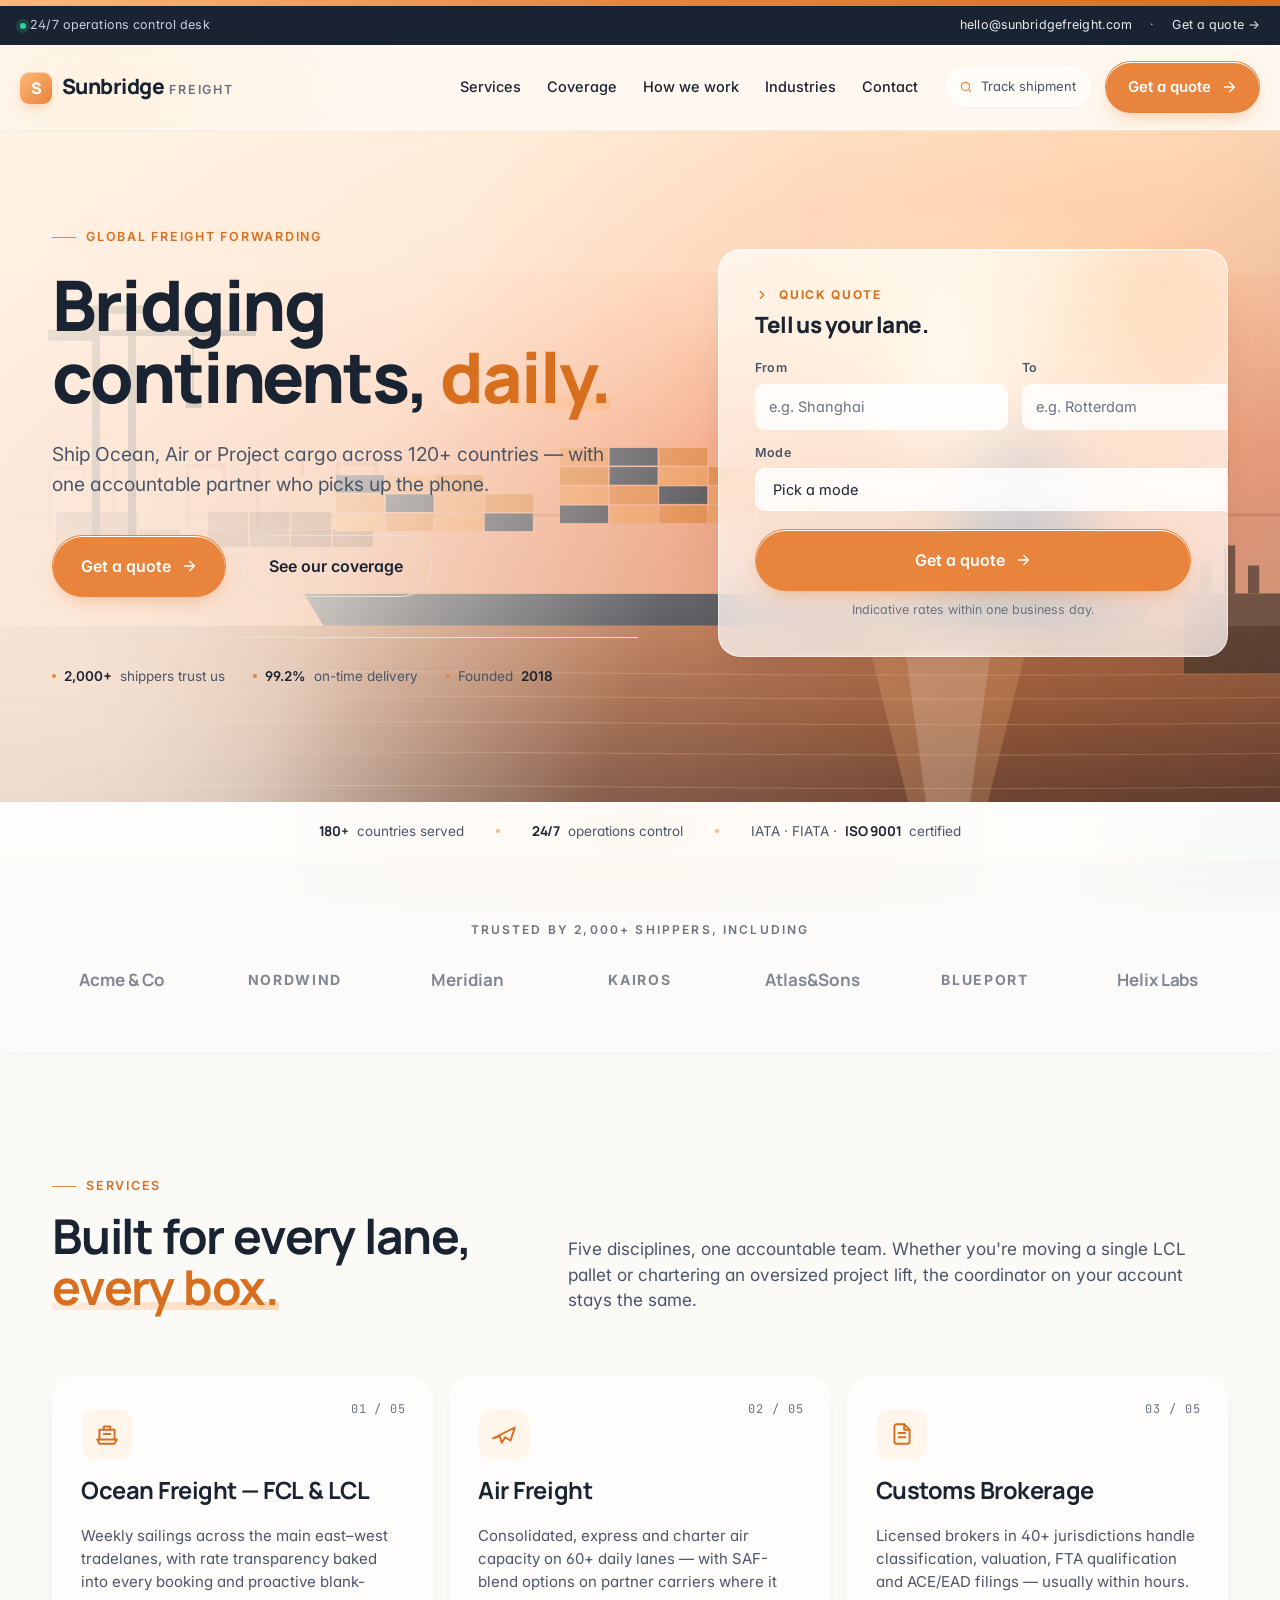
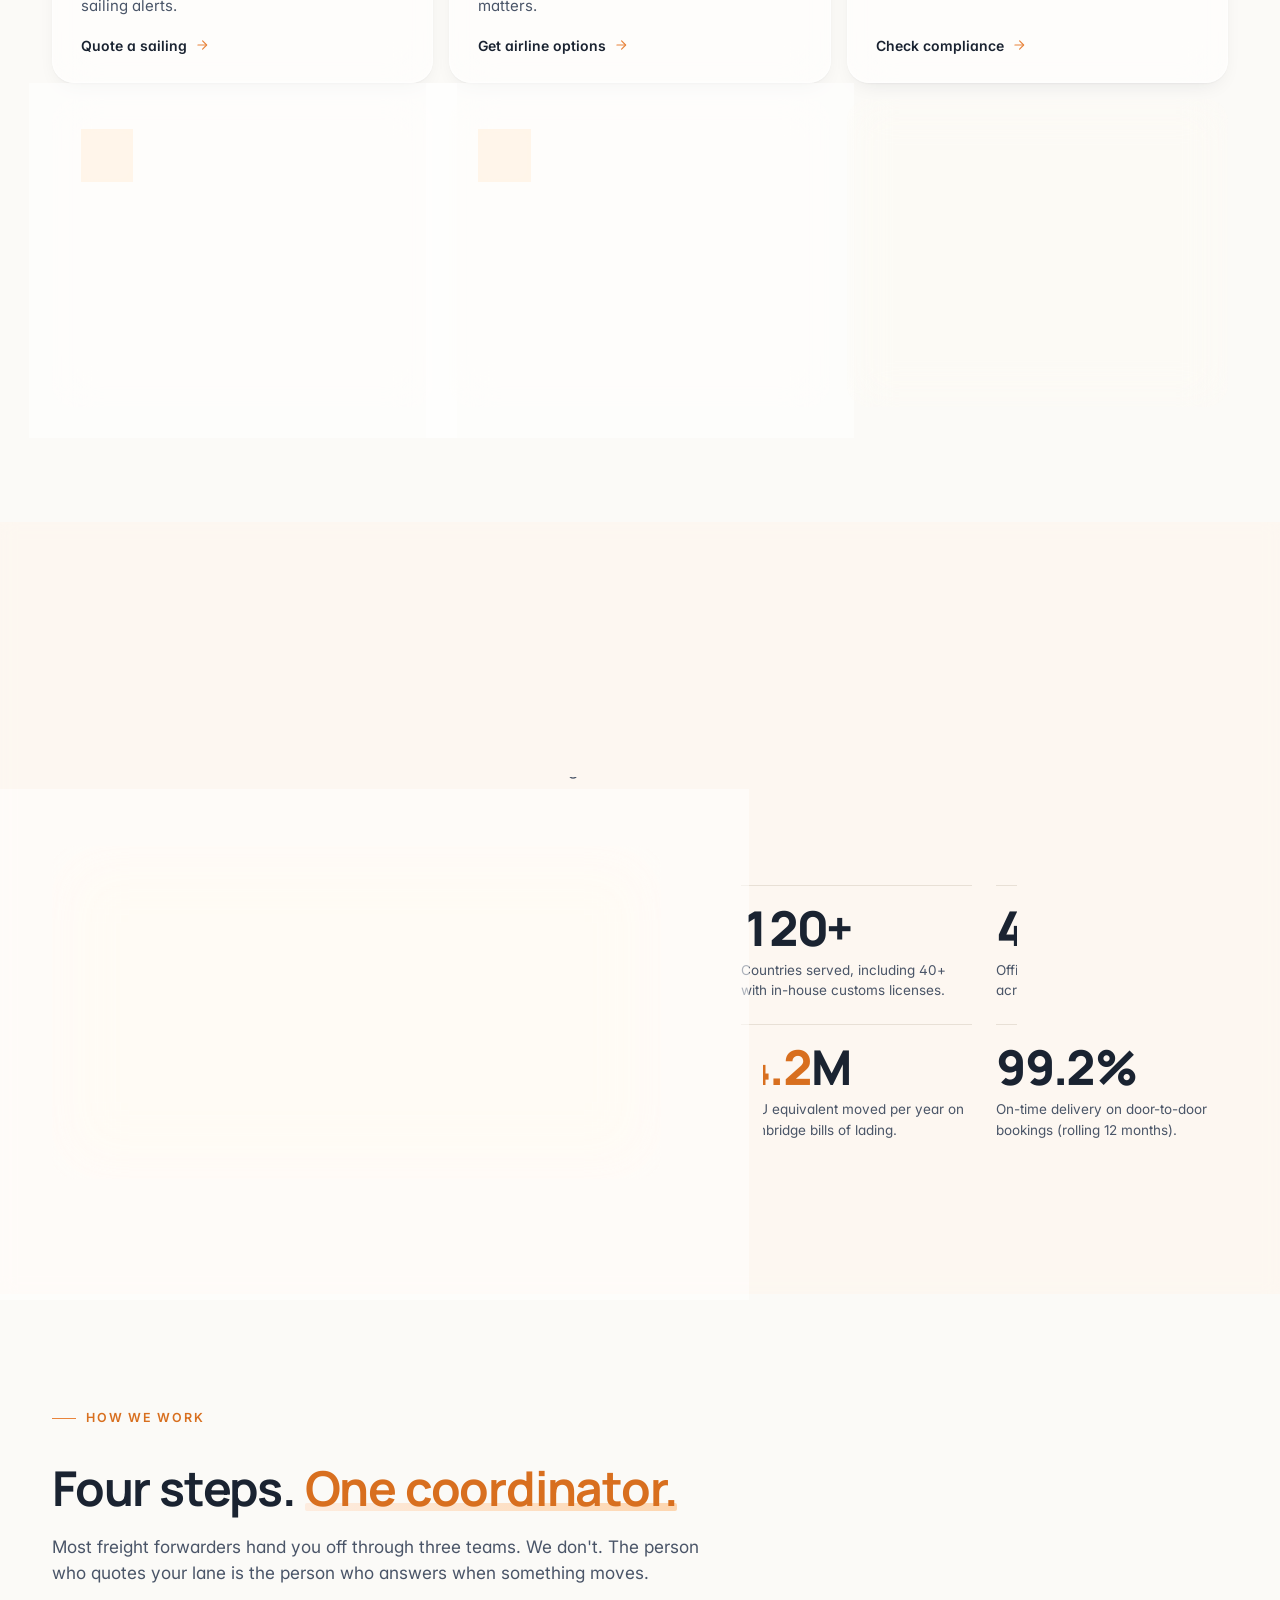
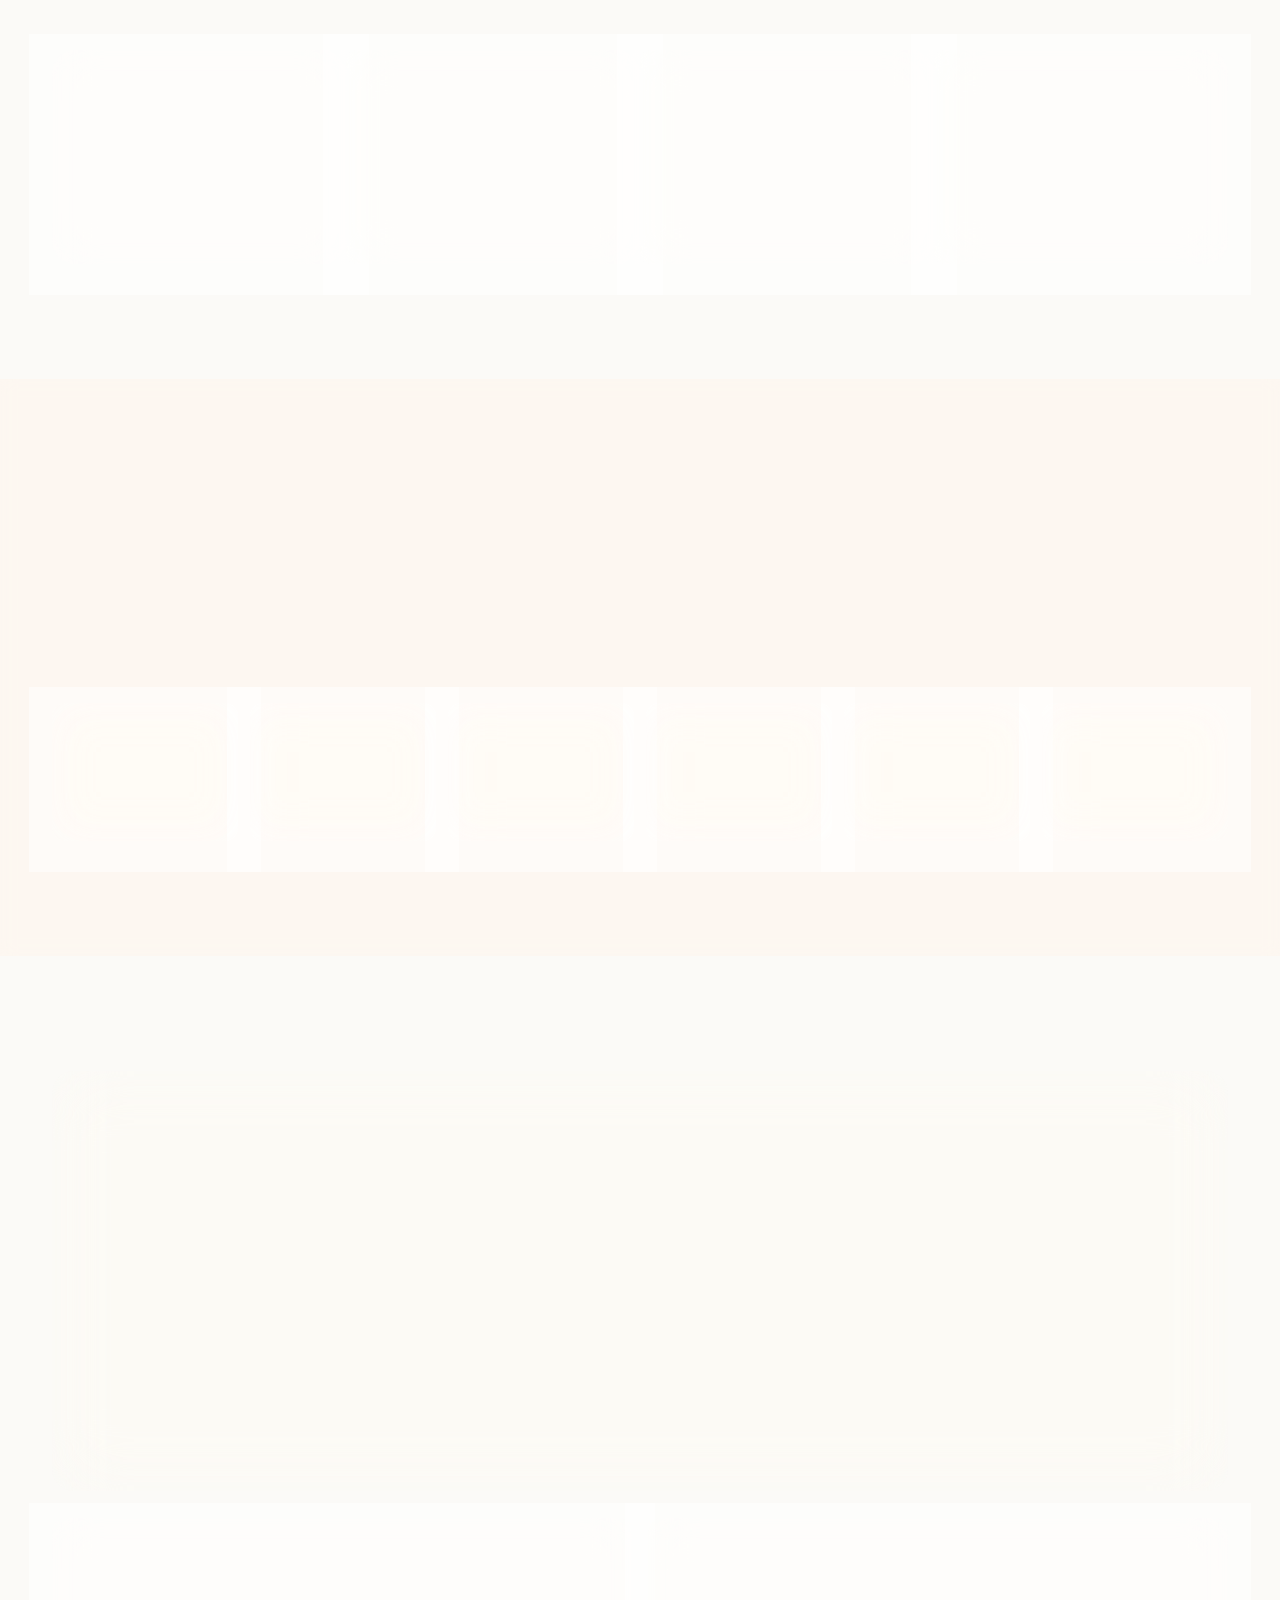
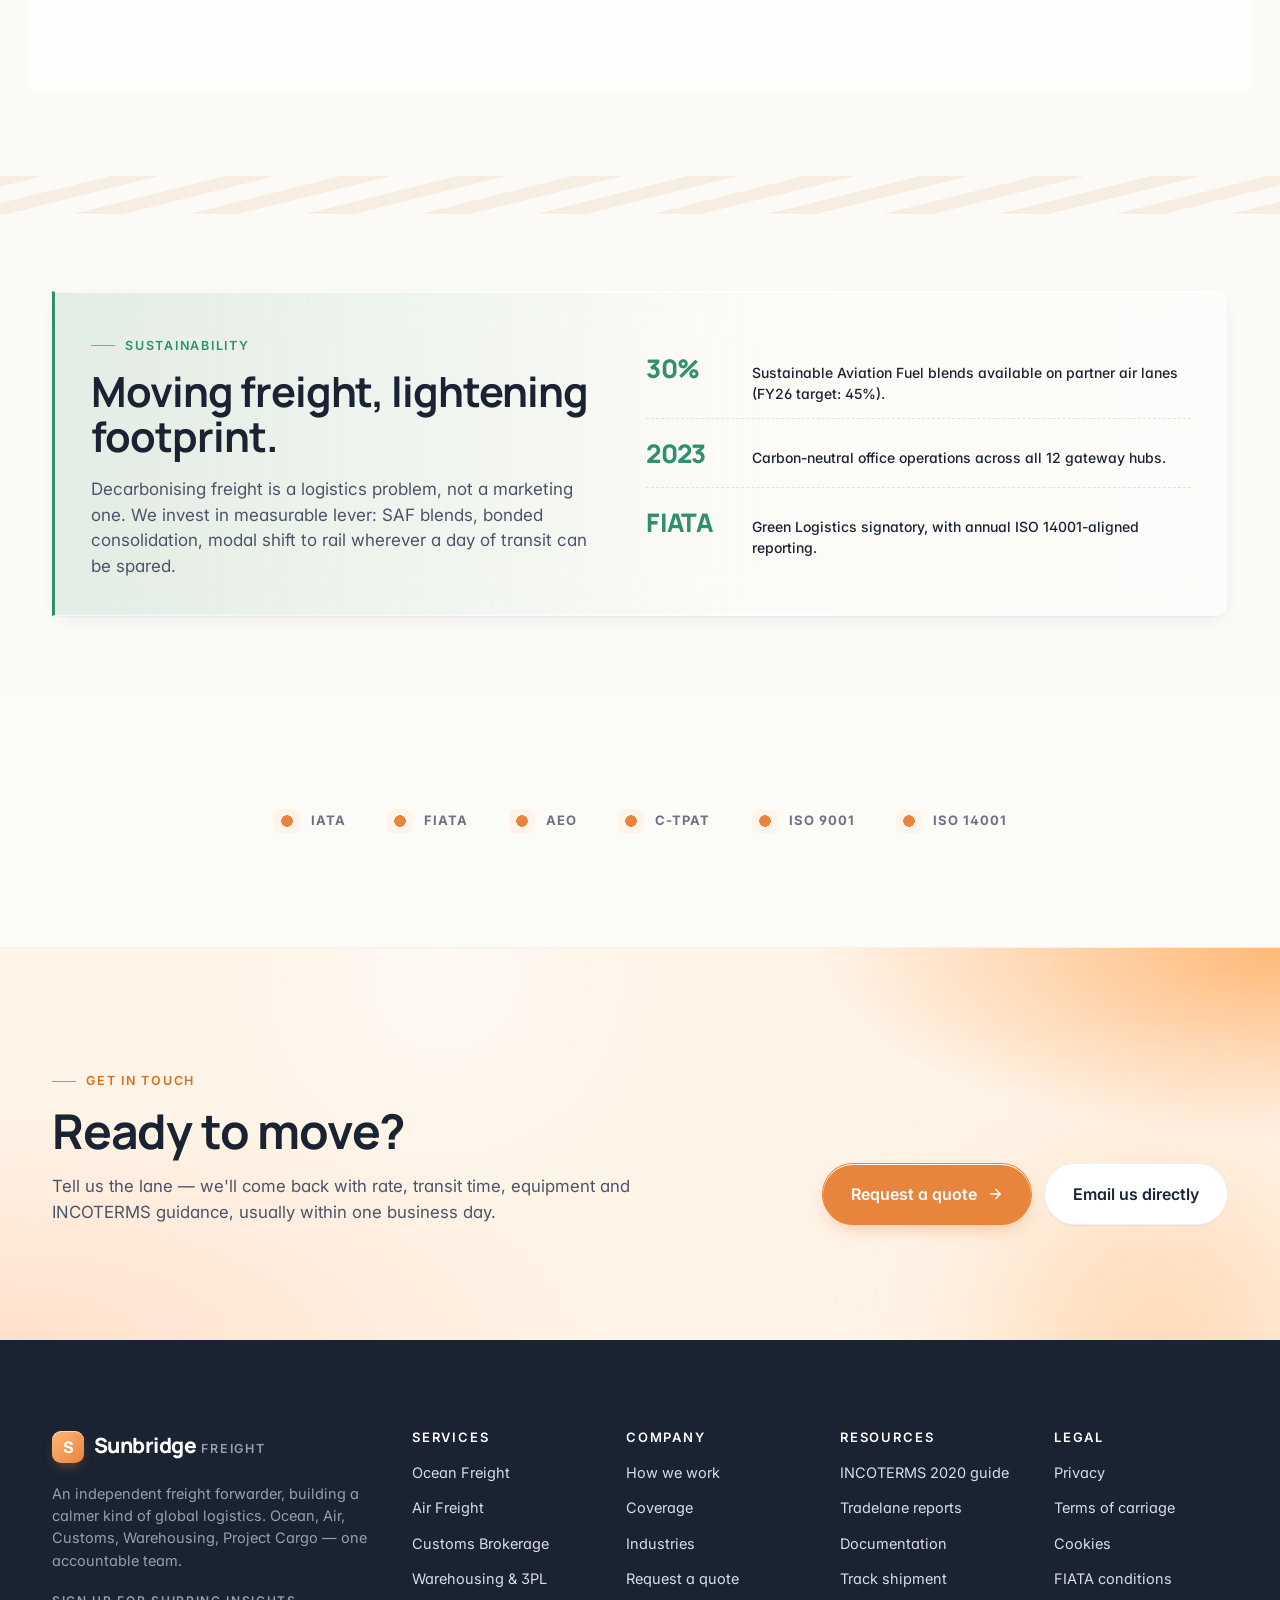
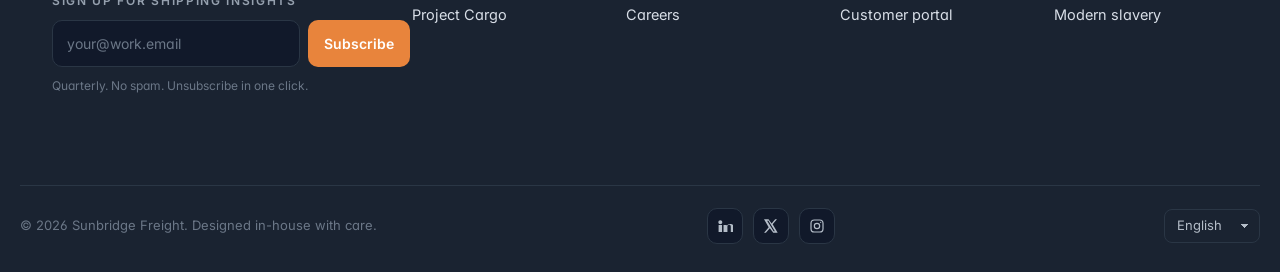
==== commit 36609d96: "Redesign Sunbridge Freight toward dhl.com language; keep frosted glass + orange - Typography swap: F" ====
--- a/index.html
+++ b/index.html
@@ -18,7 +18,7 @@
 
   <link rel="preconnect" href="https://fonts.googleapis.com" />
   <link rel="preconnect" href="https://fonts.gstatic.com" crossorigin />
-  <link href="https://fonts.googleapis.com/css2?family=Fraunces:ital,opsz,wght@0,9..144,400;0,9..144,500;0,9..144,600;1,9..144,400;1,9..144,500&family=Inter:wght@400;500;600;700&family=JetBrains+Mono:wght@400;500&display=swap" rel="stylesheet" />
+  <link href="https://fonts.googleapis.com/css2?family=Manrope:wght@400;500;600;700;800&family=Inter:wght@400;500;600;700&family=JetBrains+Mono:wght@400;500&display=swap" rel="stylesheet" />
 
   <link rel="stylesheet" href="assets/css/styles.css" />
 
@@ -35,6 +35,9 @@
   </script>
 </head>
 <body>
+
+<!-- Brand band (DHL-inspired thin orange ribbon) -->
+<div class="brand-band" aria-hidden="true"></div>
 
 <!-- Utility bar -->
 <div class="utility-bar">
@@ -86,17 +89,23 @@
 
 <!-- Hero -->
 <section class="hero" aria-labelledby="hero-title">
-  <div class="hero__lines" aria-hidden="true">
-    <svg viewBox="0 0 1440 700" preserveAspectRatio="xMidYMid slice">
-      <path class="hero__dot-route" d="M-50 540 C 220 420, 460 600, 720 460 S 1240 280, 1500 380" />
-      <path class="hero__dot-route" d="M-50 620 C 280 520, 520 660, 820 540 S 1280 380, 1500 480" />
-    </svg>
-  </div>
+  <!-- Hero scene: container ship at a port during golden hour. Locally-hosted SVG so the
+       site renders deterministically without any external CDN dependency. -->
+  <img
+    class="hero__photo"
+    src="assets/img/hero-port.svg"
+    alt=""
+    width="1600" height="900"
+    fetchpriority="high"
+    decoding="async"
+  />
+  <div class="hero__overlay" aria-hidden="true"></div>
+
   <div class="container hero__inner">
     <div class="hero__copy">
       <span class="eyebrow hero__eyebrow">Global Freight Forwarding</span>
       <h1 id="hero-title">Bridging continents, <em>daily.</em></h1>
-      <p class="hero__lede">Sunbridge moves Ocean, Air and Project cargo across 120+ countries — with the calm of a partner who actually picks up the phone.</p>
+      <p class="hero__lede">Ship Ocean, Air or Project cargo across 120+ countries — with one accountable partner who picks up the phone.</p>
       <div class="hero__ctas">
         <a class="btn btn--primary btn--lg" href="quote.html">
           Get a quote
@@ -111,96 +120,54 @@
       </div>
     </div>
 
-    <div class="hero__visual reveal" aria-hidden="true">
-      <svg class="hero__visual-art" viewBox="0 0 500 600" preserveAspectRatio="xMidYMid slice">
-        <defs>
-          <linearGradient id="hv-sky" x1="0" y1="0" x2="0" y2="1">
-            <stop offset="0%" stop-color="#FFC9A3"/>
-            <stop offset="55%" stop-color="#FFB877"/>
-            <stop offset="100%" stop-color="#E8843C"/>
-          </linearGradient>
-          <linearGradient id="hv-water" x1="0" y1="0" x2="0" y2="1">
-            <stop offset="0%" stop-color="#B4521A"/>
-            <stop offset="100%" stop-color="#7A370F"/>
-          </linearGradient>
-        </defs>
-        <rect width="500" height="600" fill="url(#hv-sky)"/>
-        <!-- sun -->
-        <circle cx="370" cy="180" r="74" fill="#FFE0CC" opacity=".55"/>
-        <circle cx="370" cy="180" r="46" fill="#FFF1E2" opacity=".7"/>
-        <!-- horizon clouds -->
-        <ellipse cx="120" cy="220" rx="120" ry="6" fill="#fff" opacity=".25"/>
-        <ellipse cx="380" cy="250" rx="160" ry="8" fill="#fff" opacity=".18"/>
-        <!-- distant cranes silhouette -->
-        <g fill="#7A370F" opacity=".4">
-          <rect x="40" y="285" width="3" height="35"/>
-          <rect x="40" y="285" width="40" height="3"/>
-          <rect x="80" y="280" width="3" height="40"/>
-          <rect x="120" y="270" width="3" height="50"/>
-          <rect x="120" y="270" width="50" height="3"/>
-          <rect x="170" y="278" width="3" height="42"/>
-          <rect x="210" y="282" width="3" height="38"/>
-          <rect x="210" y="282" width="35" height="3"/>
-          <rect x="245" y="288" width="3" height="32"/>
-          <rect x="290" y="278" width="3" height="42"/>
-          <rect x="290" y="278" width="45" height="3"/>
-          <rect x="335" y="284" width="3" height="36"/>
-          <rect x="395" y="280" width="3" height="40"/>
-          <rect x="395" y="280" width="42" height="3"/>
-          <rect x="437" y="286" width="3" height="34"/>
-        </g>
-        <!-- ship hull -->
-        <g>
-          <path d="M30 410 L470 410 L450 460 L60 460 Z" fill="#1A2331"/>
-          <rect x="180" y="330" width="180" height="80" fill="#2A3645"/>
-          <rect x="300" y="290" width="60" height="40" fill="#3D5060"/>
-          <rect x="310" y="265" width="14" height="25" fill="#3D5060"/>
-          <rect x="335" y="270" width="10" height="20" fill="#3D5060"/>
-          <!-- containers stacked -->
-          <g>
-            <rect x="60" y="370" width="40" height="20" fill="#E8843C"/>
-            <rect x="105" y="370" width="40" height="20" fill="#D86F1F"/>
-            <rect x="150" y="370" width="32" height="20" fill="#E8843C"/>
-            <rect x="60" y="348" width="40" height="20" fill="#D86F1F"/>
-            <rect x="105" y="348" width="40" height="20" fill="#1A2331"/>
-            <rect x="150" y="348" width="32" height="20" fill="#E8843C"/>
-
-            <rect x="360" y="370" width="40" height="20" fill="#1A2331"/>
-            <rect x="405" y="370" width="40" height="20" fill="#E8843C"/>
-            <rect x="360" y="348" width="40" height="20" fill="#E8843C"/>
-            <rect x="405" y="348" width="40" height="20" fill="#D86F1F"/>
-          </g>
-        </g>
-        <!-- water -->
-        <rect y="460" width="500" height="140" fill="url(#hv-water)"/>
-        <!-- water reflection lines -->
-        <g stroke="#FFB877" stroke-width="1" opacity=".4" fill="none">
-          <path d="M0 490 Q 250 484 500 490"/>
-          <path d="M0 510 Q 250 506 500 510"/>
-          <path d="M0 530 Q 250 526 500 530"/>
-          <path d="M0 555 Q 250 552 500 555"/>
-        </g>
-        <!-- bow wake -->
-        <path d="M60 460 Q 30 470 0 466" stroke="#fff" stroke-width="2" opacity=".25" fill="none"/>
-        <path d="M450 460 Q 480 470 500 466" stroke="#fff" stroke-width="2" opacity=".25" fill="none"/>
-      </svg>
-      <div class="hero__visual-overlay" aria-hidden="true"></div>
-      <div class="hero__card">
-        <div class="hero__card-mark" aria-hidden="true">
-          <svg viewBox="0 0 24 24" fill="none" stroke="currentColor" stroke-width="2" stroke-linecap="round" stroke-linejoin="round"><path d="M3 10h11l4 4h3"/><path d="M5 14v3a1 1 0 0 0 1 1h12a1 1 0 0 0 1-1v-3"/><circle cx="8" cy="20" r="2"/><circle cx="18" cy="20" r="2"/></svg>
-        </div>
-        <div>
-          <div class="hero__card-title">SBF-2104-77-AKL</div>
-          <div class="hero__card-meta">SGSIN → NLRTM · ETA 04 Jun</div>
-        </div>
-        <div class="hero__card-stat">
-          <strong>On track</strong>
-          <span class="text-mono text-soft">14d 06h</span>
-        </div>
-      </div>
-    </div>
-  </div>
-</section>
+    <form class="hero__form reveal" id="hero-quick-quote" action="quote.html" method="get">
+      <div class="hero__form-eyebrow">
+        <svg viewBox="0 0 24 24" fill="none" stroke="currentColor" stroke-width="2" stroke-linecap="round" stroke-linejoin="round" aria-hidden="true"><path d="m9 18 6-6-6-6"/></svg>
+        Quick quote
+      </div>
+      <h2 class="hero__form-title">Tell us your lane.</h2>
+      <div class="hero__form-grid">
+        <div class="hero__form-field">
+          <label for="hf-from">From</label>
+          <input id="hf-from" name="from" type="text" placeholder="e.g. Shanghai" autocomplete="off" />
+        </div>
+        <div class="hero__form-field">
+          <label for="hf-to">To</label>
+          <input id="hf-to" name="to" type="text" placeholder="e.g. Rotterdam" autocomplete="off" />
+        </div>
+        <div class="hero__form-field full">
+          <label for="hf-mode">Mode</label>
+          <select id="hf-mode" name="mode">
+            <option value="">Pick a mode</option>
+            <option value="Ocean FCL">Ocean &mdash; FCL</option>
+            <option value="Ocean LCL">Ocean &mdash; LCL</option>
+            <option value="Air">Air</option>
+            <option value="Multimodal">Multimodal</option>
+            <option value="Not sure">Not sure yet</option>
+          </select>
+        </div>
+      </div>
+      <div class="hero__form-actions">
+        <button class="btn btn--primary btn--lg" type="submit">
+          Get a quote
+          <svg viewBox="0 0 24 24" fill="none" stroke="currentColor" stroke-width="2" stroke-linecap="round" stroke-linejoin="round" aria-hidden="true"><path d="M5 12h14"/><path d="m13 5 7 7-7 7"/></svg>
+        </button>
+        <p class="hero__form-note">Indicative rates within one business day.</p>
+      </div>
+    </form>
+  </div>
+</section>
+
+<!-- Stats strip — DHL-style trust line under the hero -->
+<div class="stats-strip" aria-label="Trust markers">
+  <div class="container stats-strip__inner">
+    <span><strong>180+</strong> countries served</span>
+    <span class="stats-strip__sep" aria-hidden="true"></span>
+    <span><strong>24/7</strong> operations control</span>
+    <span class="stats-strip__sep" aria-hidden="true"></span>
+    <span>IATA &middot; FIATA &middot; <strong>ISO 9001</strong> certified</span>
+  </div>
+</div>
 
 <!-- Trust bar -->
 <section class="trust" aria-label="Trusted by">
@@ -224,7 +191,7 @@
     <div class="section__head section__head--split reveal">
       <div>
         <span class="eyebrow">Services</span>
-        <h2 style="margin-top:14px;">Built for every lane, <em style="font-style:italic;color:var(--color-primary-h);">every box.</em></h2>
+        <h2 style="margin-top:14px;">Built for every lane, <em>every box.</em></h2>
       </div>
       <p class="section__lede">Five disciplines, one accountable team. Whether you're moving a single LCL pallet or chartering an oversized project lift, the coordinator on your account stays the same.</p>
     </div>
@@ -311,7 +278,7 @@
     <div class="section__head section__head--split reveal">
       <div>
         <span class="eyebrow">Coverage</span>
-        <h2 style="margin-top:14px;">A network you can <em style="font-style:italic;color:var(--color-primary-h);">actually reach.</em></h2>
+        <h2 style="margin-top:14px;">A network you can <em>actually reach.</em></h2>
       </div>
       <p class="section__lede">Twelve gateway offices and 30+ partner hubs cover every major tradelane. Real people — same time zone as your cargo — answer within 4 business hours, guaranteed.</p>
     </div>
@@ -404,7 +371,7 @@
   <div class="container">
     <div class="section__head reveal">
       <span class="eyebrow">How we work</span>
-      <h2 style="margin-top:14px;">Four steps. <em style="font-style:italic;color:var(--color-primary-h);">One coordinator.</em></h2>
+      <h2 style="margin-top:14px;">Four steps. <em>One coordinator.</em></h2>
       <p class="section__lede">Most freight forwarders hand you off through three teams. We don't. The person who quotes your lane is the person who answers when something moves.</p>
     </div>
 
@@ -439,7 +406,7 @@
     <div class="section__head section__head--split reveal">
       <div>
         <span class="eyebrow">Industries</span>
-        <h2 style="margin-top:14px;">Cargo we know <em style="font-style:italic;color:var(--color-primary-h);">in our bones.</em></h2>
+        <h2 style="margin-top:14px;">Cargo we know <em>in our bones.</em></h2>
       </div>
       <p class="section__lede">Each vertical gets a dedicated playbook — temperature integrity for pharma, ESG documentation for retail, escort planning for project.</p>
     </div>
@@ -503,6 +470,9 @@
   </div>
 </section>
 
+<!-- Diagonal stripe divider (DHL motif, light-orange) -->
+<div class="stripe-divider" aria-hidden="true"></div>
+
 <!-- ESG -->
 <section class="section section--tight">
   <div class="container">
@@ -531,7 +501,7 @@
 </section>
 
 <!-- Certs -->
-<section class="section--tight" style="border-top:1px solid var(--color-line);border-bottom:1px solid var(--color-line);">
+<section class="section--tight" style="border-top:1px solid rgba(255,255,255,.5);border-bottom:1px solid rgba(232,132,60,.08);background:rgba(255,255,255,.2);backdrop-filter:blur(10px);-webkit-backdrop-filter:blur(10px);">
   <div class="container">
     <div class="certs">
       <span class="cert">IATA</span>
--- a/assets/css/styles.css
+++ b/assets/css/styles.css
@@ -38,9 +38,9 @@
   --color-line-2:      #F0EBE3;
   --color-accent:      #2F8F6F;
 
-  /* typography */
+  /* typography — Manrope (operational geometric sans) for display, Inter for UI/body */
   --font-sans: 'Inter', system-ui, -apple-system, "Segoe UI", Roboto, sans-serif;
-  --font-display: 'Fraunces', Georgia, "Times New Roman", serif;
+  --font-display: 'Manrope', 'Inter', system-ui, -apple-system, sans-serif;
   --font-mono: 'JetBrains Mono', ui-monospace, "SF Mono", Menlo, monospace;
 
   /* radii / shadows */
@@ -52,6 +52,20 @@
   --shadow-md: 0 2px 4px rgba(26,35,49,.04), 0 12px 32px -12px rgba(26,35,49,.12);
   --shadow-lg: 0 4px 12px rgba(26,35,49,.06), 0 24px 60px -16px rgba(26,35,49,.18);
 
+  /* frosted glass system */
+  --glass-bg:           rgba(255, 255, 255, 0.55);
+  --glass-bg-strong:    rgba(255, 255, 255, 0.72);
+  --glass-bg-warm:      rgba(255, 244, 232, 0.55);
+  --glass-bg-deep:      rgba(26, 35, 49, 0.55);
+  --glass-border:       rgba(255, 255, 255, 0.55);
+  --glass-border-warm:  rgba(232, 132, 60, 0.18);
+  --glass-border-deep:  rgba(255, 255, 255, 0.10);
+  --glass-blur:         saturate(160%) blur(22px);
+  --glass-blur-strong:  saturate(180%) blur(34px);
+  --glass-highlight:    inset 0 1px 0 rgba(255,255,255,0.65), inset 0 -1px 0 rgba(255,255,255,0.18);
+  --glass-shadow:       0 1px 2px rgba(26,35,49,.04), 0 18px 40px -18px rgba(26,35,49,.18), 0 32px 80px -32px rgba(232,132,60,.16);
+  --glass-shadow-soft:  0 1px 2px rgba(26,35,49,.04), 0 8px 22px -10px rgba(26,35,49,.12);
+
   /* spatial */
   --container: 1240px;
   --gutter: clamp(16px, 4vw, 32px);
@@ -71,19 +85,44 @@
   color: var(--color-ink);
   background: var(--color-bg);
   font-feature-settings: "ss01", "cv11";
+  position: relative;
+  overflow-x: hidden;
+}
+
+/* Ambient warm orbs — fixed in viewport so every section gets warm light
+   behind frosted surfaces. Kept very large + very soft. */
+body::before {
+  content: "";
+  position: fixed;
+  inset: 0;
+  z-index: 0;
+  pointer-events: none;
+  background:
+    radial-gradient(40vmax 32vmax at 8% 12%,  rgba(255,184,119,.22) 0%, transparent 60%),
+    radial-gradient(36vmax 30vmax at 92% 30%, rgba(255,201,163,.20) 0%, transparent 62%),
+    radial-gradient(44vmax 38vmax at 50% 92%, rgba(255,224,204,.26) 0%, transparent 65%),
+    radial-gradient(28vmax 24vmax at 100% 100%, rgba(47,143,111,.06) 0%, transparent 60%);
+  filter: blur(2px);
+}
+body > * { position: relative; z-index: 1; }
+@media (prefers-reduced-motion: no-preference) {
+  body::before { animation: ambientDrift 38s ease-in-out infinite alternate; }
+}
+@keyframes ambientDrift {
+  0%   { transform: translate3d(0, 0, 0) scale(1); }
+  100% { transform: translate3d(-2%, 1.5%, 0) scale(1.04); }
 }
 h1, h2, h3, h4 {
   font-family: var(--font-display);
-  font-weight: 500;
-  line-height: 1.05;
-  letter-spacing: -0.015em;
+  font-weight: 700;
+  line-height: 1.08;
+  letter-spacing: -0.025em;
   color: var(--color-ink);
-  font-variation-settings: "opsz" 144;
-}
-h1 { font-size: clamp(2.6rem, 4.2vw + 1rem, 5.4rem); font-weight: 400; }
-h2 { font-size: clamp(2rem, 2.5vw + 1rem, 3.5rem); }
-h3 { font-size: clamp(1.25rem, .6vw + 1rem, 1.6rem); }
-h4 { font-size: 1.125rem; }
+}
+h1 { font-size: clamp(2.6rem, 4.2vw + 1rem, 5.2rem); font-weight: 800; letter-spacing: -0.03em; line-height: 1.04; }
+h2 { font-size: clamp(2rem, 2.5vw + 1rem, 3.2rem); font-weight: 700; }
+h3 { font-size: clamp(1.25rem, .6vw + 1rem, 1.5rem); font-weight: 700; letter-spacing: -0.02em; }
+h4 { font-size: 1.125rem; font-weight: 700; letter-spacing: -0.015em; }
 p { color: var(--color-ink-2); }
 strong { color: var(--color-ink); font-weight: 600; }
 ::selection { background: var(--color-primary-3); color: var(--color-ink); }
@@ -98,8 +137,8 @@
   padding-block: var(--space-section);
 }
 .section--tight { padding-block: clamp(48px, 6vw, 80px); }
-.section--surface { background: var(--color-surface); }
-.section--tint { background: var(--color-surface-2); }
+.section--surface { background: rgba(255, 255, 255, 0.4); backdrop-filter: blur(8px); -webkit-backdrop-filter: blur(8px); }
+.section--tint { background: rgba(255, 244, 232, 0.45); backdrop-filter: blur(8px); -webkit-backdrop-filter: blur(8px); }
 .section--ink { background: var(--color-ink); color: #E8ECF1; }
 .section--ink h2, .section--ink h3 { color: #fff; }
 .section--ink p { color: #B4BDC8; }
@@ -232,15 +271,17 @@
   position: sticky;
   top: 0;
   z-index: 50;
-  background: rgba(251,250,247,.85);
-  backdrop-filter: saturate(140%) blur(14px);
-  -webkit-backdrop-filter: saturate(140%) blur(14px);
-  border-bottom: 1px solid transparent;
-  transition: border-color var(--t-med) var(--ease), background var(--t-med) var(--ease);
+  background: rgba(255, 247, 238, 0.62);
+  backdrop-filter: var(--glass-blur-strong);
+  -webkit-backdrop-filter: var(--glass-blur-strong);
+  border-bottom: 1px solid rgba(255, 255, 255, 0.55);
+  box-shadow: var(--glass-highlight), 0 1px 0 rgba(232, 132, 60, 0.05);
+  transition: background var(--t-med) var(--ease), border-color var(--t-med) var(--ease), box-shadow var(--t-med) var(--ease);
 }
 .site-header.is-scrolled {
-  border-bottom-color: var(--color-line);
-  background: rgba(251,250,247,.96);
+  background: rgba(255, 248, 240, 0.78);
+  border-bottom-color: rgba(232, 132, 60, 0.15);
+  box-shadow: var(--glass-highlight), 0 8px 24px -12px rgba(26, 35, 49, 0.12);
 }
 .site-header__inner {
   display: flex;
@@ -253,9 +294,9 @@
   align-items: baseline;
   gap: 10px;
   font-family: var(--font-display);
-  font-size: 22px;
-  font-weight: 500;
-  letter-spacing: -0.01em;
+  font-size: 21px;
+  font-weight: 800;
+  letter-spacing: -0.025em;
   color: var(--color-ink);
 }
 .brand__mark {
@@ -267,12 +308,13 @@
   background: linear-gradient(135deg, var(--color-primary-2), var(--color-primary));
   color: #fff;
   font-family: var(--font-display);
-  font-size: 17px;
-  font-weight: 600;
+  font-size: 16px;
+  font-weight: 800;
+  letter-spacing: -0.02em;
   box-shadow: 0 1px 0 rgba(255,255,255,.5) inset, 0 6px 14px -6px rgba(232,132,60,.6);
 }
-.brand__word { display: inline-flex; align-items: baseline; gap: 4px; }
-.brand__word strong { font-weight: 600; }
+.brand__word { display: inline-flex; align-items: baseline; gap: 5px; }
+.brand__word strong { font-weight: 800; }
 .brand__word span {
   font-family: var(--font-sans);
   font-size: 12.5px;
@@ -315,14 +357,21 @@
   gap: 8px;
   padding: 9px 14px 9px 12px;
   border-radius: var(--radius-pill);
-  background: var(--color-surface);
-  border: 1px solid var(--color-line);
+  background: rgba(255, 255, 255, 0.55);
+  backdrop-filter: var(--glass-blur);
+  -webkit-backdrop-filter: var(--glass-blur);
+  border: 1px solid rgba(255, 255, 255, 0.7);
+  box-shadow: var(--glass-highlight), 0 1px 2px rgba(26, 35, 49, 0.05);
   font-size: 13px;
   color: var(--color-ink-2);
-  transition: border-color var(--t-fast) var(--ease), box-shadow var(--t-fast) var(--ease);
+  transition: border-color var(--t-fast) var(--ease), box-shadow var(--t-fast) var(--ease), background var(--t-fast) var(--ease);
   cursor: pointer;
 }
-.track-pill:hover { border-color: var(--color-primary-2); box-shadow: 0 0 0 3px var(--color-primary-4); }
+.track-pill:hover {
+  background: rgba(255, 255, 255, 0.75);
+  border-color: rgba(232, 132, 60, 0.35);
+  box-shadow: var(--glass-highlight), 0 0 0 3px rgba(255, 184, 119, 0.25);
+}
 .track-pill svg { width: 14px; height: 14px; color: var(--color-primary); }
 
 .nav-toggle {
@@ -358,14 +407,16 @@
     display: flex;
     position: absolute;
     top: 100%; right: var(--gutter); left: var(--gutter);
-    background: var(--color-surface);
-    border: 1px solid var(--color-line);
+    background: rgba(255, 250, 244, 0.82);
+    backdrop-filter: var(--glass-blur-strong);
+    -webkit-backdrop-filter: var(--glass-blur-strong);
+    border: 1px solid rgba(255, 255, 255, 0.7);
     border-radius: var(--radius-md);
     padding: 16px;
     flex-direction: column;
     align-items: stretch;
     gap: 14px;
-    box-shadow: var(--shadow-lg);
+    box-shadow: var(--glass-highlight), var(--glass-shadow);
     z-index: 60;
   }
   .nav.is-open .nav__list { flex-direction: column; align-items: stretch; gap: 4px; }
@@ -386,6 +437,25 @@
     radial-gradient(60% 80% at 0% 100%, var(--color-primary-4) 0%, transparent 60%),
     linear-gradient(180deg, var(--color-surface-2) 0%, var(--color-bg) 80%);
 }
+/* hero ambient orbs — extra warmth behind the frosted shipment card */
+.hero::before, .hero::after {
+  content: "";
+  position: absolute;
+  border-radius: 50%;
+  filter: blur(60px);
+  z-index: 0;
+  pointer-events: none;
+}
+.hero::before {
+  width: 420px; height: 420px;
+  top: -120px; right: -80px;
+  background: radial-gradient(circle, rgba(255, 184, 119, 0.55), transparent 70%);
+}
+.hero::after {
+  width: 520px; height: 520px;
+  bottom: -180px; left: -160px;
+  background: radial-gradient(circle, rgba(255, 224, 204, 0.6), transparent 70%);
+}
 .hero__inner {
   position: relative;
   display: grid;
@@ -401,12 +471,25 @@
   margin-bottom: 26px;
   max-width: 14ch;
 }
-.hero h1 em {
-  font-style: italic;
-  font-weight: 400;
+h1 em, h2 em, h3 em {
+  font-style: normal;
+  font-weight: inherit;
   color: var(--color-primary-h);
-  font-variation-settings: "opsz" 144, "SOFT" 100;
-}
+  position: relative;
+  display: inline-block;
+}
+h1 em::after, h2 em::after, h3 em::after {
+  content: "";
+  position: absolute;
+  left: 0; right: 0; bottom: 0.06em;
+  height: 0.18em;
+  background: linear-gradient(90deg, var(--color-primary-3) 0%, var(--color-primary-2) 100%);
+  z-index: -1;
+  border-radius: 2px;
+  opacity: 0.55;
+}
+h1 { isolation: isolate; }
+h2, h3 { isolation: isolate; }
 .hero__lede {
   font-size: clamp(1.05rem, .4vw + 1rem, 1.2rem);
   color: var(--color-ink-2);
@@ -457,16 +540,27 @@
 .hero__card {
   position: absolute;
   left: 18px; right: 18px; bottom: 18px;
-  background: rgba(255,255,255,.94);
-  backdrop-filter: blur(8px);
+  background: rgba(255, 255, 255, 0.32);
+  backdrop-filter: var(--glass-blur-strong);
+  -webkit-backdrop-filter: var(--glass-blur-strong);
+  border: 1px solid rgba(255, 255, 255, 0.55);
   border-radius: var(--radius-md);
   padding: 16px 18px;
   display: flex;
   gap: 16px;
   align-items: center;
-  box-shadow: var(--shadow-md);
+  box-shadow: var(--glass-highlight), 0 12px 32px -12px rgba(26, 35, 49, 0.35);
   font-size: 13px;
-}
+  color: #fff;
+}
+.hero__card .hero__card-title { color: #fff; }
+.hero__card .hero__card-meta  { color: rgba(255, 255, 255, 0.82); }
+.hero__card .hero__card-mark {
+  background: rgba(255, 255, 255, 0.22);
+  border: 1px solid rgba(255, 255, 255, 0.45);
+  color: #fff;
+}
+.hero__card .hero__card-stat strong { color: #B7F0D5; }
 .hero__card-mark {
   width: 36px; height: 36px; border-radius: 10px;
   background: var(--color-primary-4); color: var(--color-primary-h);
@@ -497,9 +591,11 @@
 /* ---------- 8. TRUST BAR ---------- */
 .trust {
   padding-block: clamp(40px, 5vw, 60px);
-  border-top: 1px solid var(--color-line);
-  border-bottom: 1px solid var(--color-line);
-  background: var(--color-bg);
+  border-top: 1px solid rgba(255, 255, 255, 0.5);
+  border-bottom: 1px solid rgba(232, 132, 60, 0.08);
+  background: rgba(255, 255, 255, 0.25);
+  backdrop-filter: blur(10px);
+  -webkit-backdrop-filter: blur(10px);
 }
 .trust__label {
   text-align: center;
@@ -521,9 +617,9 @@
 @media (min-width: 1024px) { .trust__grid { grid-template-columns: repeat(7, 1fr); } }
 .trust__logo {
   font-family: var(--font-display);
-  font-weight: 500;
-  font-size: 18px;
-  letter-spacing: .04em;
+  font-weight: 700;
+  font-size: 17px;
+  letter-spacing: -0.005em;
   color: var(--color-ink-3);
   opacity: .85;
   transition: opacity var(--t-fast) var(--ease), color var(--t-fast) var(--ease);
@@ -545,18 +641,34 @@
   flex-direction: column;
   gap: 18px;
   padding: 30px 28px 26px;
-  background: var(--color-surface);
-  border: 1px solid var(--color-line);
+  background: var(--glass-bg);
+  backdrop-filter: var(--glass-blur);
+  -webkit-backdrop-filter: var(--glass-blur);
+  border: 1px solid var(--glass-border);
   border-radius: var(--radius-lg);
+  box-shadow: var(--glass-highlight), var(--glass-shadow-soft);
   transition: transform var(--t-med) var(--ease), border-color var(--t-med) var(--ease), box-shadow var(--t-med) var(--ease), background var(--t-med) var(--ease);
   min-height: 240px;
+  overflow: hidden;
+}
+.service-card::after {
+  content: "";
+  position: absolute;
+  top: -40px; right: -40px;
+  width: 160px; height: 160px;
+  border-radius: 50%;
+  background: radial-gradient(circle, rgba(255, 184, 119, 0.35), transparent 70%);
+  opacity: 0;
+  transition: opacity var(--t-med) var(--ease);
+  pointer-events: none;
 }
 .service-card:hover {
   transform: translateY(-3px);
-  background: var(--color-surface);
-  border-color: var(--color-primary-2);
-  box-shadow: 0 4px 12px rgba(232,132,60,.08), 0 24px 60px -24px rgba(232,132,60,.28);
-}
+  background: var(--glass-bg-strong);
+  border-color: rgba(255, 184, 119, 0.55);
+  box-shadow: var(--glass-highlight), 0 6px 16px -8px rgba(232,132,60,.18), 0 32px 70px -28px rgba(232,132,60,.32);
+}
+.service-card:hover::after { opacity: 1; }
 .service-card__num {
   position: absolute;
   top: 22px; right: 26px;
@@ -568,10 +680,16 @@
 .service-card__icon {
   width: 52px; height: 52px;
   border-radius: 14px;
-  background: var(--color-primary-4);
+  background: rgba(255, 241, 226, 0.7);
+  backdrop-filter: blur(8px);
+  -webkit-backdrop-filter: blur(8px);
+  border: 1px solid rgba(255, 255, 255, 0.7);
   color: var(--color-primary-h);
   display: inline-flex; align-items: center; justify-content: center;
-  transition: background var(--t-med) var(--ease), color var(--t-med) var(--ease);
+  box-shadow: var(--glass-highlight);
+  transition: background var(--t-med) var(--ease), color var(--t-med) var(--ease), border-color var(--t-med) var(--ease);
+  position: relative;
+  z-index: 1;
 }
 .service-card__icon svg { width: 26px; height: 26px; }
 .service-card:hover .service-card__icon { background: var(--color-primary); color: #fff; }
@@ -607,13 +725,26 @@
   position: relative;
   padding: 28px;
   background:
-    radial-gradient(60% 50% at 50% 50%, var(--color-primary-4) 0%, transparent 65%),
-    var(--color-surface);
-  border: 1px solid var(--color-line);
+    radial-gradient(60% 50% at 50% 50%, rgba(255, 241, 226, 0.55) 0%, transparent 65%),
+    var(--glass-bg);
+  backdrop-filter: var(--glass-blur-strong);
+  -webkit-backdrop-filter: var(--glass-blur-strong);
+  border: 1px solid var(--glass-border);
   border-radius: var(--radius-lg);
-  box-shadow: var(--shadow-md);
+  box-shadow: var(--glass-highlight), var(--glass-shadow);
   overflow: hidden;
 }
+.coverage__map-wrap::before {
+  content: "";
+  position: absolute;
+  top: -80px; left: -80px;
+  width: 320px; height: 320px;
+  background: radial-gradient(circle, rgba(255, 184, 119, 0.3), transparent 70%);
+  filter: blur(40px);
+  z-index: 0;
+  pointer-events: none;
+}
+.coverage__map-wrap > * { position: relative; z-index: 1; }
 .coverage__map { width: 100%; height: auto; display: block; }
 .coverage__map .land { fill: #EBE3D6; }
 .coverage__map .land-line { stroke: #DDD2C0; stroke-width: 1; fill: none; }
@@ -652,13 +783,13 @@
 .stat__num {
   font-family: var(--font-display);
   font-size: clamp(2rem, 2.5vw + 1rem, 3rem);
-  font-weight: 500;
+  font-weight: 800;
   color: var(--color-ink);
-  letter-spacing: -.02em;
+  letter-spacing: -.035em;
   line-height: 1;
-  font-variation-settings: "opsz" 144;
-}
-.stat__num em { font-style: italic; color: var(--color-primary-h); font-weight: 400; }
+  font-feature-settings: "tnum";
+}
+.stat__num em { font-style: normal; color: var(--color-primary-h); font-weight: 800; }
 .stat__label {
   margin-top: 8px;
   font-size: 13.5px;
@@ -677,14 +808,24 @@
 .step {
   position: relative;
   padding: 28px 24px;
-  border: 1px solid var(--color-line);
+  border: 1px solid var(--glass-border);
   border-radius: var(--radius-lg);
-  background: var(--color-surface);
+  background: var(--glass-bg);
+  backdrop-filter: var(--glass-blur);
+  -webkit-backdrop-filter: var(--glass-blur);
+  box-shadow: var(--glass-highlight), var(--glass-shadow-soft);
+  transition: transform var(--t-med) var(--ease), background var(--t-med) var(--ease), border-color var(--t-med) var(--ease);
+}
+.step:hover {
+  transform: translateY(-2px);
+  background: var(--glass-bg-strong);
+  border-color: rgba(255, 184, 119, 0.45);
 }
 @media (min-width: 1024px) {
   .step { border-radius: 0; border-right: 0; }
   .step:first-child { border-top-left-radius: var(--radius-lg); border-bottom-left-radius: var(--radius-lg); }
-  .step:last-child  { border-top-right-radius: var(--radius-lg); border-bottom-right-radius: var(--radius-lg); border-right: 1px solid var(--color-line); }
+  .step:last-child  { border-top-right-radius: var(--radius-lg); border-bottom-right-radius: var(--radius-lg); border-right: 1px solid var(--glass-border); }
+  .step:hover { transform: none; }
 }
 .step__num {
   font-family: var(--font-mono);
@@ -710,18 +851,27 @@
   align-items: flex-start;
   gap: 14px;
   padding: 22px;
-  border: 1px solid var(--color-line);
+  border: 1px solid var(--glass-border);
   border-radius: var(--radius-md);
-  background: var(--color-surface);
+  background: var(--glass-bg);
+  backdrop-filter: var(--glass-blur);
+  -webkit-backdrop-filter: var(--glass-blur);
+  box-shadow: var(--glass-highlight), var(--glass-shadow-soft);
   transition: transform var(--t-med) var(--ease), border-color var(--t-med) var(--ease), background var(--t-med) var(--ease);
 }
-.industry:hover { transform: translateY(-2px); border-color: var(--color-primary-2); background: var(--color-primary-4); }
+.industry:hover {
+  transform: translateY(-2px);
+  border-color: rgba(255, 184, 119, 0.5);
+  background: rgba(255, 241, 226, 0.7);
+}
 .industry__icon {
   width: 40px; height: 40px;
   border-radius: 11px;
-  background: var(--color-primary-4);
+  background: rgba(255, 241, 226, 0.7);
+  border: 1px solid rgba(255, 255, 255, 0.65);
   color: var(--color-primary-h);
   display: inline-flex; align-items: center; justify-content: center;
+  box-shadow: var(--glass-highlight);
 }
 .industry__icon svg { width: 22px; height: 22px; }
 .industry__label { font-weight: 600; font-size: 14.5px; line-height: 1.3; }
@@ -732,20 +882,34 @@
   overflow: hidden;
   border-radius: var(--radius-lg);
   background:
-    linear-gradient(135deg, rgba(255,184,119,.18), rgba(255,241,226,.6) 60%, #fff);
-  border: 1px solid var(--color-line);
+    linear-gradient(135deg, rgba(255,184,119,.22), rgba(255,255,255,0.4) 60%, rgba(255,255,255,0.55));
+  backdrop-filter: var(--glass-blur-strong);
+  -webkit-backdrop-filter: var(--glass-blur-strong);
+  border: 1px solid var(--glass-border);
+  box-shadow: var(--glass-highlight), var(--glass-shadow);
   padding: clamp(48px, 7vw, 88px) clamp(28px, 6vw, 72px);
 }
+.editorial::before {
+  content: "";
+  position: absolute;
+  top: -120px; right: -120px;
+  width: 360px; height: 360px;
+  border-radius: 50%;
+  background: radial-gradient(circle, rgba(255, 184, 119, 0.45), transparent 70%);
+  filter: blur(40px);
+  pointer-events: none;
+}
+.editorial > * { position: relative; }
 .editorial__quote {
   font-family: var(--font-display);
-  font-style: italic;
-  font-size: clamp(1.6rem, 1.4vw + 1rem, 2.6rem);
+  font-style: normal;
+  font-weight: 600;
+  font-size: clamp(1.6rem, 1.4vw + 1rem, 2.4rem);
   line-height: 1.25;
   color: var(--color-ink);
-  letter-spacing: -.01em;
-  max-width: 26ch;
+  letter-spacing: -.02em;
+  max-width: 28ch;
   margin-bottom: 28px;
-  font-variation-settings: "opsz" 144, "SOFT" 100;
 }
 .editorial__quote::before {
   content: "\201C";
@@ -762,7 +926,9 @@
   color: #fff;
   display: inline-flex; align-items: center; justify-content: center;
   font-family: var(--font-display);
-  font-weight: 500;
+  font-weight: 800;
+  letter-spacing: -0.02em;
+  font-size: 14px;
 }
 .editorial__name { font-weight: 600; color: var(--color-ink); font-size: 14.5px; }
 .editorial__role { color: var(--color-ink-2); font-size: 13px; }
@@ -777,9 +943,12 @@
 @media (min-width: 720px) { .test-grid { grid-template-columns: repeat(2, 1fr); } }
 .test-card {
   padding: 26px;
-  background: var(--color-surface);
-  border: 1px solid var(--color-line);
+  background: var(--glass-bg);
+  backdrop-filter: var(--glass-blur);
+  -webkit-backdrop-filter: var(--glass-blur);
+  border: 1px solid var(--glass-border);
   border-radius: var(--radius-md);
+  box-shadow: var(--glass-highlight), var(--glass-shadow-soft);
 }
 .test-card__quote { color: var(--color-ink); font-size: 15.5px; line-height: 1.6; margin-bottom: 18px; }
 .test-card__cite { display: flex; align-items: center; gap: 12px; font-size: 13px; }
@@ -793,7 +962,14 @@
   grid-template-columns: 1fr;
   padding: 36px;
   border-left: 3px solid var(--color-accent);
-  background: linear-gradient(90deg, rgba(47,143,111,.06), transparent 60%);
+  background:
+    linear-gradient(90deg, rgba(47,143,111,.12), rgba(255,255,255,0.3) 60%, rgba(255,255,255,0.5));
+  backdrop-filter: var(--glass-blur);
+  -webkit-backdrop-filter: var(--glass-blur);
+  border-top: 1px solid var(--glass-border);
+  border-right: 1px solid var(--glass-border);
+  border-bottom: 1px solid var(--glass-border);
+  box-shadow: var(--glass-highlight), var(--glass-shadow-soft);
   border-radius: 0 var(--radius-md) var(--radius-md) 0;
 }
 @media (min-width: 880px) {
@@ -815,7 +991,8 @@
   font-family: var(--font-display);
   font-size: 1.6rem;
   color: var(--color-accent);
-  font-weight: 500;
+  font-weight: 800;
+  letter-spacing: -0.025em;
   min-width: 92px;
 }
 .esg__mini-label { font-size: 14px; color: var(--color-ink); font-weight: 500; }
@@ -844,8 +1021,11 @@
   content: "";
   width: 28px; height: 28px;
   border-radius: 8px;
-  background: var(--color-primary-4);
-  border: 1px solid var(--color-line);
+  background: rgba(255, 241, 226, 0.7);
+  backdrop-filter: blur(8px);
+  -webkit-backdrop-filter: blur(8px);
+  border: 1px solid rgba(255, 255, 255, 0.6);
+  box-shadow: var(--glass-highlight);
   background-image:
     radial-gradient(circle at 50% 50%, var(--color-primary) 30%, transparent 33%);
 }
@@ -860,6 +1040,24 @@
     radial-gradient(80% 100% at 0% 100%, var(--color-primary-3) 0%, transparent 60%),
     var(--color-surface-2);
 }
+.cta-banner::before, .cta-banner::after {
+  content: "";
+  position: absolute;
+  border-radius: 50%;
+  filter: blur(60px);
+  pointer-events: none;
+}
+.cta-banner::before {
+  width: 380px; height: 380px;
+  top: -160px; left: 20%;
+  background: radial-gradient(circle, rgba(255, 255, 255, 0.7), transparent 70%);
+}
+.cta-banner::after {
+  width: 480px; height: 480px;
+  bottom: -240px; right: -120px;
+  background: radial-gradient(circle, rgba(255, 184, 119, 0.55), transparent 70%);
+}
+.cta-banner > * { position: relative; z-index: 1; }
 .cta-banner__grid {
   display: grid;
   grid-template-columns: 1fr;
@@ -988,8 +1186,11 @@
 .quote-copy__assurance {
   margin-top: 28px;
   padding: 22px;
-  background: var(--color-surface);
-  border: 1px solid var(--color-line);
+  background: var(--glass-bg);
+  backdrop-filter: var(--glass-blur);
+  -webkit-backdrop-filter: var(--glass-blur);
+  border: 1px solid var(--glass-border);
+  box-shadow: var(--glass-highlight), var(--glass-shadow-soft);
   border-radius: var(--radius-md);
   display: flex;
   align-items: center;
@@ -1000,12 +1201,28 @@
 .quote-copy__assurance strong { color: var(--color-ink); }
 
 .form-card {
-  background: var(--color-surface);
-  border: 1px solid var(--color-line);
+  position: relative;
+  background: var(--glass-bg-strong);
+  backdrop-filter: var(--glass-blur-strong);
+  -webkit-backdrop-filter: var(--glass-blur-strong);
+  border: 1px solid var(--glass-border);
   border-radius: var(--radius-lg);
   padding: clamp(28px, 4vw, 44px);
-  box-shadow: var(--shadow-md);
-}
+  box-shadow: var(--glass-highlight), var(--glass-shadow);
+  overflow: hidden;
+}
+.form-card::before {
+  content: "";
+  position: absolute;
+  top: -120px; right: -120px;
+  width: 320px; height: 320px;
+  border-radius: 50%;
+  background: radial-gradient(circle, rgba(255, 184, 119, 0.3), transparent 70%);
+  filter: blur(40px);
+  pointer-events: none;
+  z-index: 0;
+}
+.form-card > * { position: relative; z-index: 1; }
 .form-grid {
   display: grid;
   grid-template-columns: 1fr;
@@ -1026,20 +1243,25 @@
 .form-field input[type="date"],
 .form-field textarea,
 .form-field select {
-  border: 1px solid var(--color-line);
-  background: var(--color-bg);
+  border: 1px solid rgba(255, 255, 255, 0.7);
+  background: rgba(255, 255, 255, 0.5);
+  backdrop-filter: blur(8px);
+  -webkit-backdrop-filter: blur(8px);
   border-radius: 10px;
   padding: 12px 14px;
   font-size: 15px;
   color: var(--color-ink);
+  box-shadow: inset 0 1px 0 rgba(255, 255, 255, 0.6);
   transition: border-color var(--t-fast) var(--ease), box-shadow var(--t-fast) var(--ease), background var(--t-fast) var(--ease);
 }
+.form-field input::placeholder,
+.form-field textarea::placeholder { color: var(--color-ink-3); }
 .form-field input:focus-visible,
 .form-field textarea:focus-visible,
 .form-field select:focus-visible {
   border-color: var(--color-primary);
-  background: #fff;
-  box-shadow: 0 0 0 3px var(--color-primary-4);
+  background: rgba(255, 255, 255, 0.85);
+  box-shadow: 0 0 0 3px rgba(255, 184, 119, 0.3), inset 0 1px 0 rgba(255, 255, 255, 0.6);
   outline: none;
 }
 .form-field textarea { min-height: 110px; resize: vertical; }
@@ -1058,14 +1280,21 @@
   gap: 6px;
   padding: 9px 14px;
   border-radius: var(--radius-pill);
-  border: 1px solid var(--color-line);
-  background: var(--color-bg);
+  border: 1px solid rgba(255, 255, 255, 0.65);
+  background: rgba(255, 255, 255, 0.45);
+  backdrop-filter: blur(8px);
+  -webkit-backdrop-filter: blur(8px);
+  box-shadow: inset 0 1px 0 rgba(255, 255, 255, 0.55);
   font-size: 13.5px;
   font-weight: 500;
   color: var(--color-ink-2);
   transition: all var(--t-fast) var(--ease);
 }
-.mode-chip:hover { border-color: var(--color-primary-2); background: var(--color-primary-4); color: var(--color-ink); }
+.mode-chip:hover {
+  border-color: rgba(232, 132, 60, 0.45);
+  background: rgba(255, 241, 226, 0.7);
+  color: var(--color-ink);
+}
 .mode-chip input { position: absolute; opacity: 0; pointer-events: none; }
 .mode-chip:has(input:checked) {
   background: var(--color-primary);
@@ -1089,8 +1318,11 @@
   padding: 28px;
   text-align: center;
   border-radius: var(--radius-md);
-  background: var(--color-primary-4);
-  border: 1px solid var(--color-primary-2);
+  background: rgba(255, 241, 226, 0.7);
+  backdrop-filter: var(--glass-blur);
+  -webkit-backdrop-filter: var(--glass-blur);
+  border: 1px solid rgba(255, 184, 119, 0.5);
+  box-shadow: var(--glass-highlight), var(--glass-shadow-soft);
 }
 .form-success.is-on { display: block; }
 .form-success svg { width: 44px; height: 44px; color: var(--color-primary); margin-inline: auto; margin-bottom: 12px; }
@@ -1109,10 +1341,9 @@
   font-family: var(--font-display);
   font-size: clamp(5rem, 12vw, 9rem);
   color: var(--color-primary);
-  font-weight: 400;
+  font-weight: 800;
   line-height: 1;
-  letter-spacing: -.04em;
-  font-variation-settings: "opsz" 144;
+  letter-spacing: -.05em;
 }
 .notfound h1 { margin-block: 16px 14px; }
 .notfound p { max-width: 44ch; margin-inline: auto; margin-bottom: 28px; }
@@ -1122,14 +1353,18 @@
   border: 0;
   border-radius: var(--radius-lg);
   padding: 0;
-  background: var(--color-surface);
-  box-shadow: var(--shadow-lg);
+  background: rgba(255, 250, 244, 0.78);
+  backdrop-filter: var(--glass-blur-strong);
+  -webkit-backdrop-filter: var(--glass-blur-strong);
+  border: 1px solid rgba(255, 255, 255, 0.6);
+  box-shadow: var(--glass-highlight), 0 32px 80px -16px rgba(26, 35, 49, 0.35);
   max-width: 460px;
   width: calc(100% - 32px);
 }
 dialog.track-dialog::backdrop {
-  background: rgba(26,35,49,.5);
-  backdrop-filter: blur(2px);
+  background: rgba(26, 35, 49, 0.4);
+  backdrop-filter: blur(8px);
+  -webkit-backdrop-filter: blur(8px);
 }
 .track-dialog__inner { padding: 28px; }
 .track-dialog__inner h3 { margin-bottom: 8px; }
@@ -1139,8 +1374,11 @@
   flex: 1;
   padding: 11px 14px;
   border-radius: 10px;
-  border: 1px solid var(--color-line);
-  background: var(--color-bg);
+  border: 1px solid rgba(255, 255, 255, 0.7);
+  background: rgba(255, 255, 255, 0.5);
+  backdrop-filter: blur(8px);
+  -webkit-backdrop-filter: blur(8px);
+  box-shadow: inset 0 1px 0 rgba(255, 255, 255, 0.6);
   font-size: 14.5px;
 }
 .track-dialog__row input:focus-visible { border-color: var(--color-primary); outline: none; box-shadow: 0 0 0 3px var(--color-primary-4); }
@@ -1154,3 +1392,201 @@
 .track-dialog__close:hover { background: var(--color-line-2); color: var(--color-ink); }
 .track-dialog__inner { position: relative; }
 .track-dialog__feedback { margin-top: 12px; font-size: 13px; color: var(--color-ink-2); min-height: 1em; }
+
+/* ---------- 21. DHL-INSPIRED MOVES (brand band, stripe divider, stats strip, hero photo + mini-form) ---------- */
+
+/* Brand band — a thin orange ribbon at the very top, evoking the DHL yellow band */
+.brand-band {
+  height: 6px;
+  background: linear-gradient(90deg,
+    var(--color-primary-2) 0%,
+    var(--color-primary) 50%,
+    var(--color-primary-h) 100%);
+  position: sticky;
+  top: 0;
+  z-index: 60;
+  box-shadow: 0 1px 0 rgba(0, 0, 0, 0.04);
+}
+.site-header { top: 6px; }
+
+/* Diagonal stripe divider — subtle orange hatch motif between sections */
+.stripe-divider {
+  height: 40px;
+  background-image: repeating-linear-gradient(
+    -14deg,
+    rgba(232, 132, 60, 0.10) 0 12px,
+    transparent 12px 28px
+  );
+  border-top: 1px solid rgba(255, 255, 255, 0.55);
+  border-bottom: 1px solid rgba(255, 255, 255, 0.55);
+}
+
+/* Under-hero stats strip — DHL-style trust line */
+.stats-strip {
+  position: relative;
+  background: rgba(255, 255, 255, 0.5);
+  backdrop-filter: var(--glass-blur);
+  -webkit-backdrop-filter: var(--glass-blur);
+  border-top: 1px solid rgba(255, 255, 255, 0.55);
+  border-bottom: 1px solid rgba(232, 132, 60, 0.08);
+  box-shadow: var(--glass-highlight);
+}
+.stats-strip__inner {
+  display: flex;
+  gap: 8px 32px;
+  flex-wrap: wrap;
+  justify-content: center;
+  align-items: center;
+  padding: 18px 0;
+  font-size: 13.5px;
+  color: var(--color-ink-2);
+}
+.stats-strip__inner > span {
+  display: inline-flex;
+  align-items: center;
+  gap: 8px;
+  white-space: nowrap;
+}
+.stats-strip__inner strong { color: var(--color-ink); font-weight: 700; font-family: var(--font-display); letter-spacing: -0.015em; }
+.stats-strip__sep {
+  width: 4px; height: 4px; border-radius: 50%;
+  background: var(--color-primary-2);
+  display: inline-block;
+}
+
+/* Hero photo treatment — full-bleed image with warm gradient overlay */
+.hero {
+  isolation: isolate;
+}
+.hero__photo {
+  position: absolute;
+  inset: 0;
+  width: 100%;
+  height: 100%;
+  object-fit: cover;
+  object-position: center 35%;
+  z-index: 0;
+  opacity: 0.85;
+}
+.hero__overlay {
+  position: absolute;
+  inset: 0;
+  z-index: 1;
+  pointer-events: none;
+  background:
+    linear-gradient(110deg,
+      rgba(255, 244, 232, 0.94) 0%,
+      rgba(255, 244, 232, 0.70) 32%,
+      rgba(255, 224, 204, 0.20) 55%,
+      rgba(255, 184, 119, 0.05) 78%,
+      rgba(26, 35, 49, 0.12) 100%);
+}
+@media (max-width: 720px) {
+  /* On mobile the form stacks under copy — wash more so the scene doesn't fight text. */
+  .hero__overlay {
+    background:
+      linear-gradient(180deg,
+        rgba(255, 244, 232, 0.92) 0%,
+        rgba(255, 244, 232, 0.78) 60%,
+        rgba(255, 224, 204, 0.55) 100%);
+  }
+}
+.hero__inner { z-index: 2; }
+
+/* Hero quick-quote form — frosted glass panel that replaces the cargo-ship illustration */
+.hero__form {
+  position: relative;
+  z-index: 2;
+  padding: clamp(24px, 3vw, 36px);
+  background: var(--glass-bg-strong);
+  backdrop-filter: var(--glass-blur-strong);
+  -webkit-backdrop-filter: var(--glass-blur-strong);
+  border: 1px solid var(--glass-border);
+  border-radius: var(--radius-lg);
+  box-shadow: var(--glass-highlight), var(--glass-shadow);
+  overflow: hidden;
+}
+.hero__form::before {
+  content: "";
+  position: absolute;
+  top: -100px; right: -80px;
+  width: 280px; height: 280px;
+  border-radius: 50%;
+  background: radial-gradient(circle, rgba(255, 184, 119, 0.4), transparent 70%);
+  filter: blur(40px);
+  pointer-events: none;
+  z-index: 0;
+}
+.hero__form > * { position: relative; z-index: 1; }
+.hero__form-eyebrow {
+  display: flex;
+  align-items: center;
+  gap: 10px;
+  font-size: 12px;
+  font-weight: 700;
+  letter-spacing: .14em;
+  text-transform: uppercase;
+  color: var(--color-primary-h);
+  margin-bottom: 8px;
+}
+.hero__form-eyebrow svg { width: 14px; height: 14px; }
+.hero__form-title {
+  font-family: var(--font-display);
+  font-weight: 800;
+  font-size: 1.4rem;
+  letter-spacing: -0.025em;
+  color: var(--color-ink);
+  margin-bottom: 20px;
+  line-height: 1.2;
+}
+.hero__form-grid {
+  display: grid;
+  gap: 14px;
+  grid-template-columns: 1fr 1fr;
+}
+.hero__form-grid > .full { grid-column: 1 / -1; }
+.hero__form-field { display: flex; flex-direction: column; gap: 6px; }
+.hero__form-field label {
+  font-size: 12.5px;
+  font-weight: 600;
+  color: var(--color-ink-2);
+  letter-spacing: 0.01em;
+}
+.hero__form-field input,
+.hero__form-field select {
+  border: 1px solid rgba(255, 255, 255, 0.75);
+  background: rgba(255, 255, 255, 0.6);
+  backdrop-filter: blur(6px);
+  -webkit-backdrop-filter: blur(6px);
+  border-radius: 10px;
+  padding: 11px 13px;
+  font-size: 14.5px;
+  color: var(--color-ink);
+  box-shadow: inset 0 1px 0 rgba(255, 255, 255, 0.6);
+  transition: border-color var(--t-fast) var(--ease), box-shadow var(--t-fast) var(--ease), background var(--t-fast) var(--ease);
+}
+.hero__form-field input::placeholder { color: var(--color-ink-3); }
+.hero__form-field input:focus-visible,
+.hero__form-field select:focus-visible {
+  border-color: var(--color-primary);
+  background: rgba(255, 255, 255, 0.92);
+  box-shadow: 0 0 0 3px rgba(255, 184, 119, 0.32), inset 0 1px 0 rgba(255, 255, 255, 0.6);
+  outline: none;
+}
+.hero__form-actions {
+  margin-top: 18px;
+  display: flex;
+  flex-direction: column;
+  gap: 10px;
+  align-items: stretch;
+}
+.hero__form-actions .btn { justify-content: center; }
+.hero__form-note {
+  font-size: 12.5px;
+  color: var(--color-ink-3);
+  text-align: center;
+  margin: 0;
+}
+
+/* Hero copy needs the original color even over the warmer overlay */
+.hero__copy { position: relative; z-index: 2; }
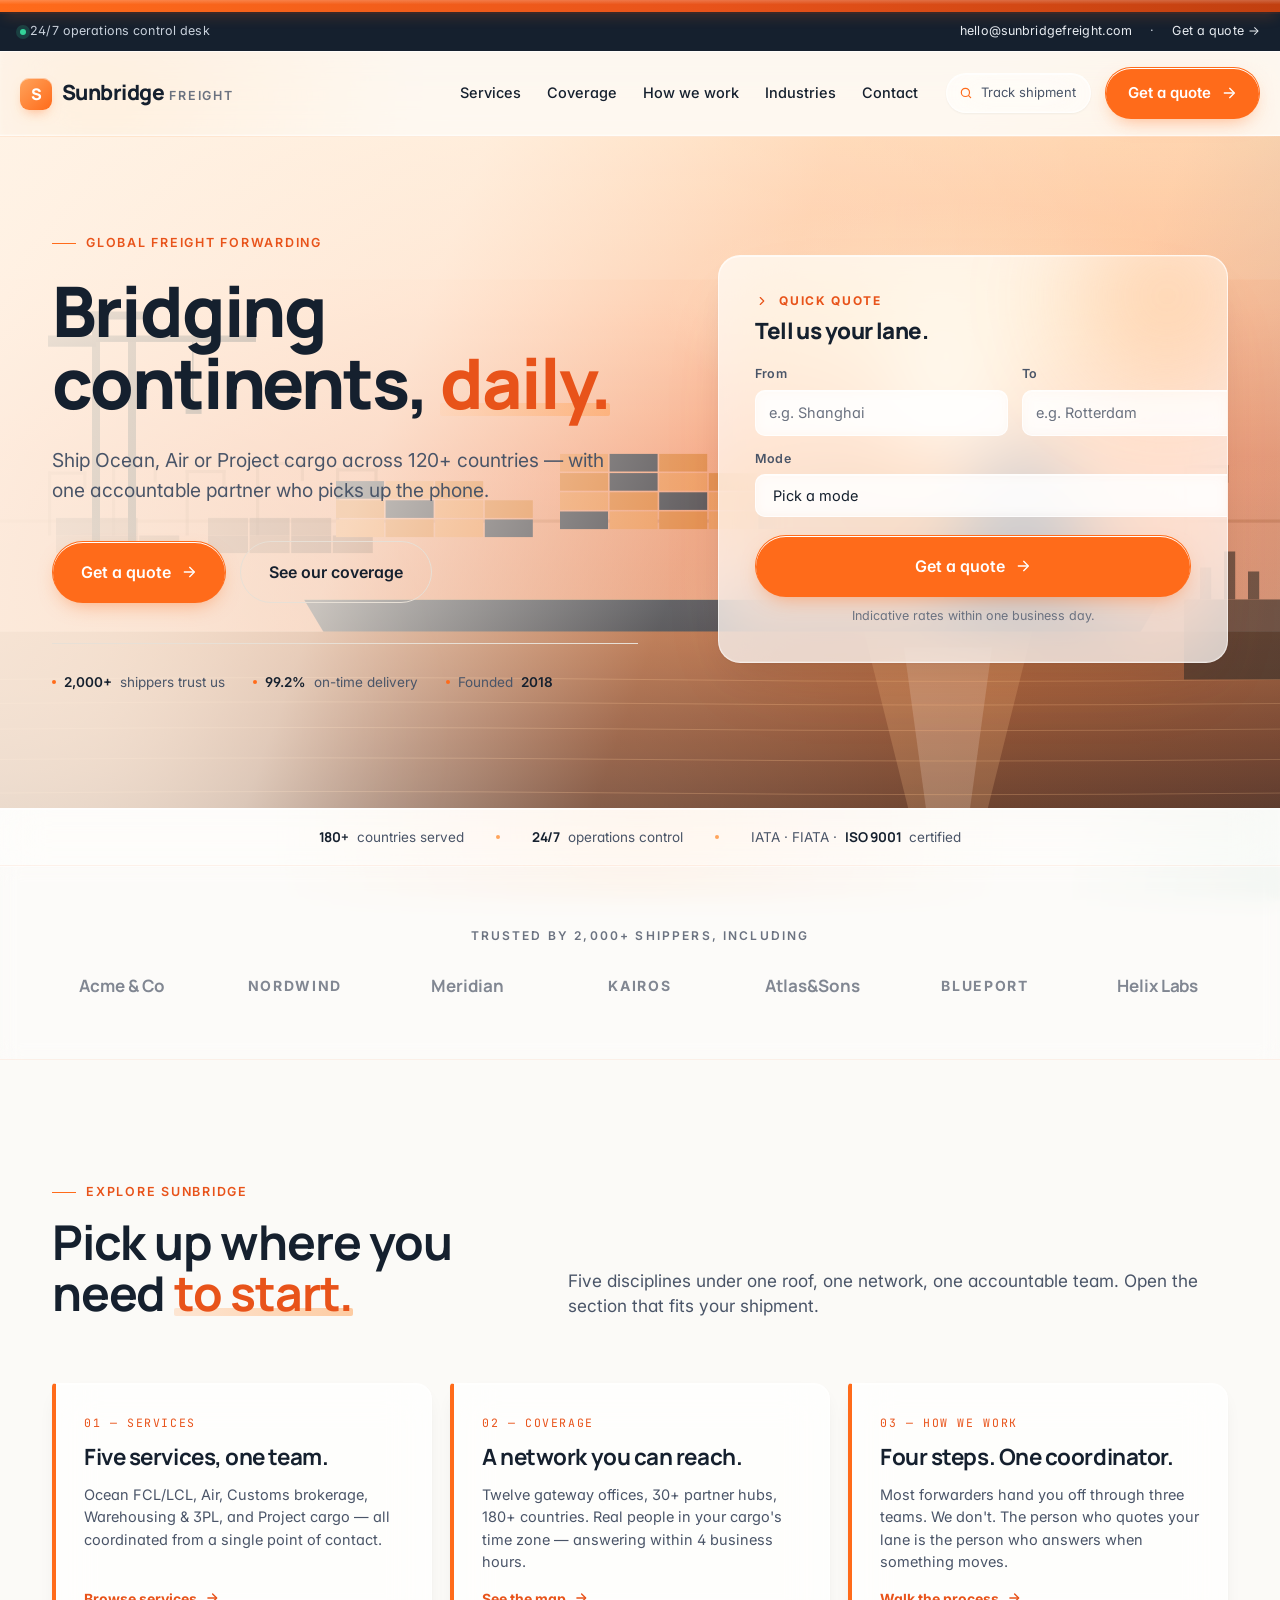
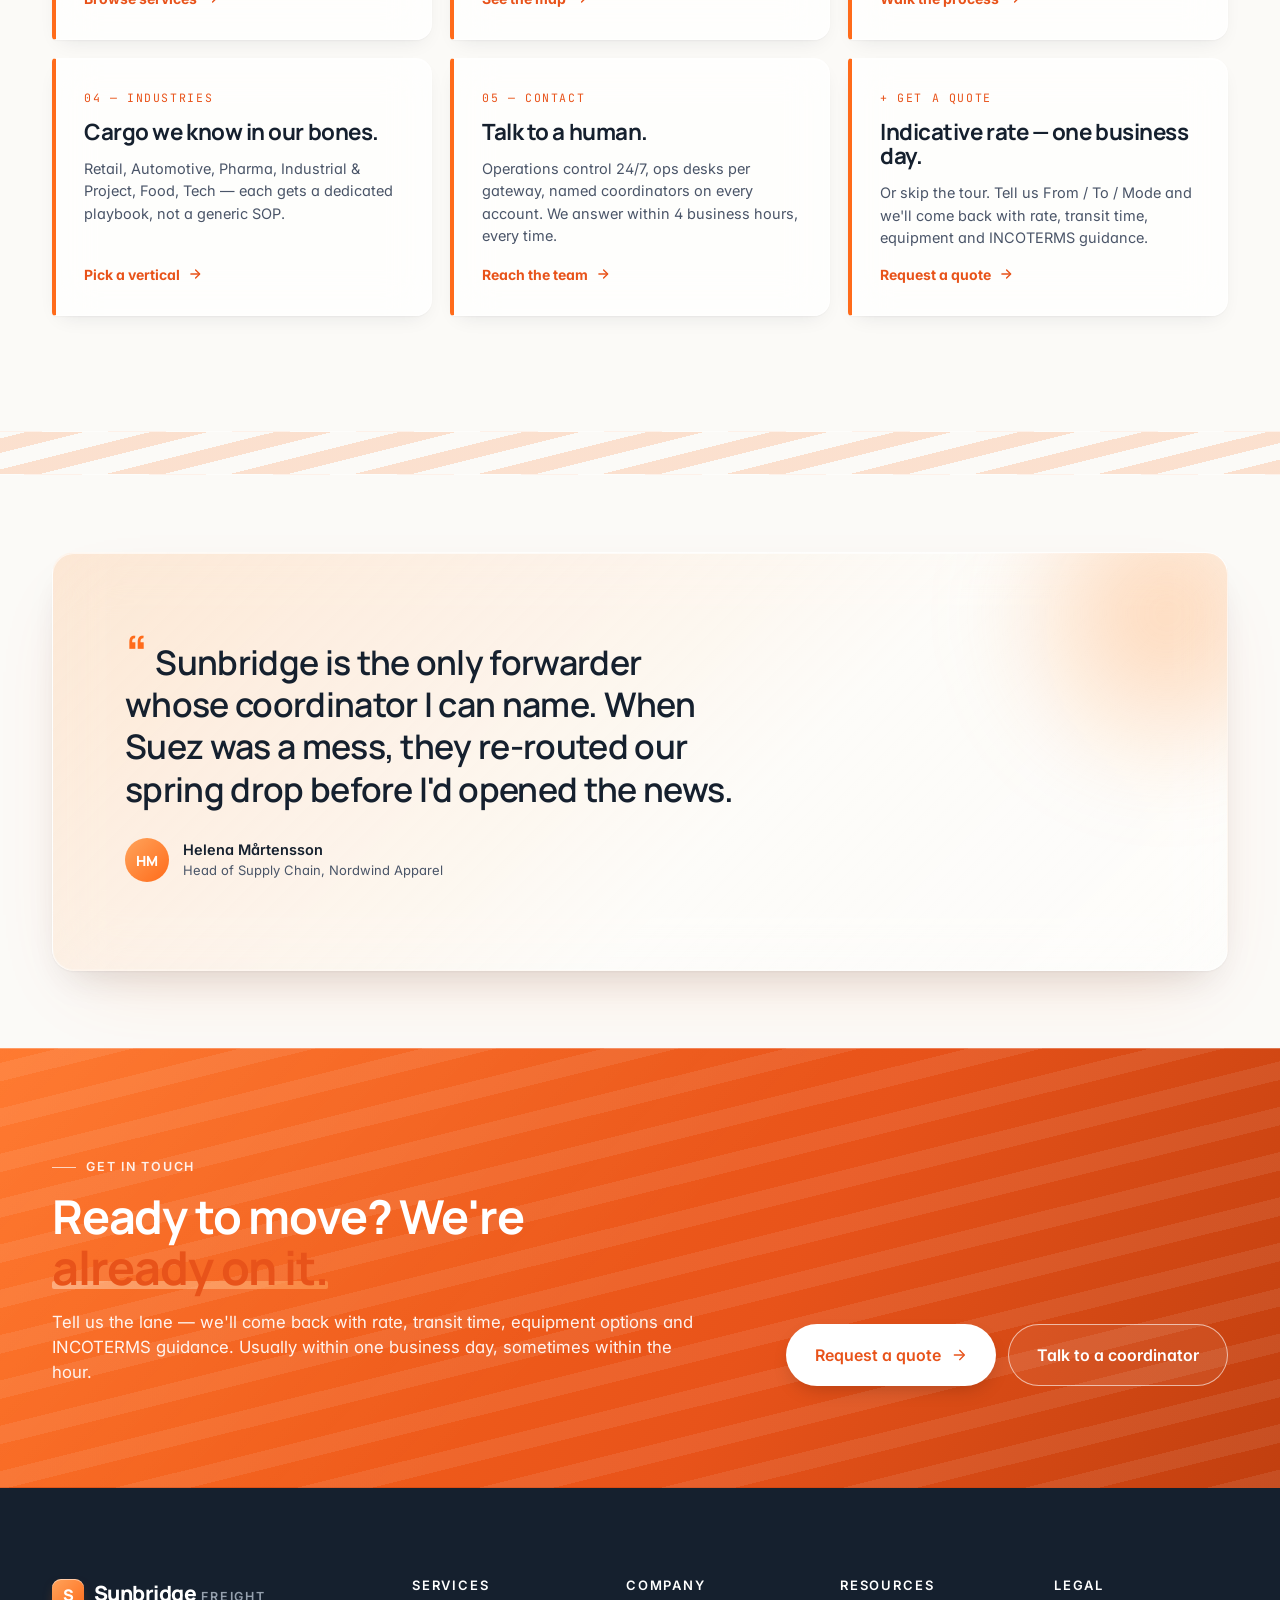
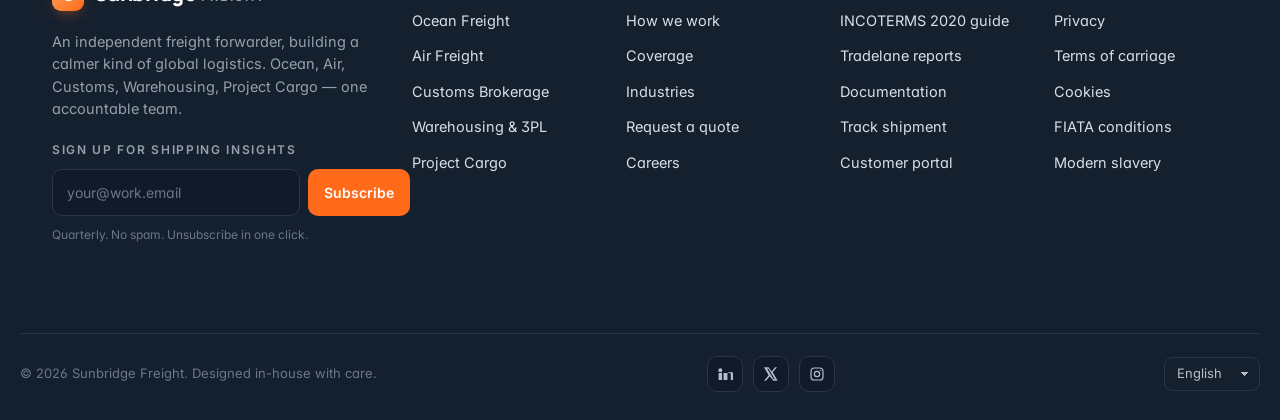
==== commit a9c19ce2: "Split into multi-page site with vivid orange palette - Punch palette to vivid saturated orange (#FF6" ====
--- a/index.html
+++ b/index.html
@@ -5,7 +5,7 @@
   <meta name="viewport" content="width=device-width, initial-scale=1" />
   <title>Sunbridge Freight — Global freight forwarding, simplified.</title>
   <meta name="description" content="Sunbridge Freight moves Ocean, Air and Project cargo across 120+ countries with the calm of a partner who actually picks up the phone." />
-  <meta name="theme-color" content="#E8843C" />
+  <meta name="theme-color" content="#FF6B1A" />
 
   <link rel="icon" type="image/svg+xml" href="assets/favicon.svg" />
   <link rel="apple-touch-icon" href="assets/favicon.svg" />
@@ -36,10 +36,8 @@
 </head>
 <body>
 
-<!-- Brand band (DHL-inspired thin orange ribbon) -->
 <div class="brand-band" aria-hidden="true"></div>
 
-<!-- Utility bar -->
 <div class="utility-bar">
   <div class="container utility-bar__inner">
     <div class="utility-bar__group">
@@ -53,10 +51,9 @@
   </div>
 </div>
 
-<!-- Header -->
 <header class="site-header" id="top">
   <div class="container site-header__inner">
-    <a class="brand" href="#top" aria-label="Sunbridge Freight — Home">
+    <a class="brand" href="index.html" aria-label="Sunbridge Freight — Home">
       <span class="brand__mark" aria-hidden="true">S</span>
       <span class="brand__word"><strong>Sunbridge</strong> <span>Freight</span></span>
     </a>
@@ -67,11 +64,11 @@
 
     <nav class="nav" id="primary-nav" aria-label="Primary">
       <ul class="nav__list">
-        <li><a href="#services">Services</a></li>
-        <li><a href="#coverage">Coverage</a></li>
-        <li><a href="#how-we-work">How we work</a></li>
-        <li><a href="#industries">Industries</a></li>
-        <li><a href="#contact">Contact</a></li>
+        <li><a href="services.html">Services</a></li>
+        <li><a href="coverage.html">Coverage</a></li>
+        <li><a href="how-we-work.html">How we work</a></li>
+        <li><a href="industries.html">Industries</a></li>
+        <li><a href="contact.html">Contact</a></li>
       </ul>
       <div class="header-actions">
         <button class="track-pill" type="button" id="track-open" aria-haspopup="dialog">
@@ -87,10 +84,7 @@
   </div>
 </header>
 
-<!-- Hero -->
 <section class="hero" aria-labelledby="hero-title">
-  <!-- Hero scene: container ship at a port during golden hour. Locally-hosted SVG so the
-       site renders deterministically without any external CDN dependency. -->
   <img
     class="hero__photo"
     src="assets/img/hero-port.svg"
@@ -111,7 +105,7 @@
           Get a quote
           <svg viewBox="0 0 24 24" fill="none" stroke="currentColor" stroke-width="2" stroke-linecap="round" stroke-linejoin="round" aria-hidden="true"><path d="M5 12h14"/><path d="m13 5 7 7-7 7"/></svg>
         </a>
-        <a class="btn btn--ghost btn--lg" href="#coverage">See our coverage</a>
+        <a class="btn btn--ghost btn--lg" href="coverage.html">See our coverage</a>
       </div>
       <div class="hero__proof">
         <span><strong>2,000+</strong> shippers trust us</span>
@@ -158,7 +152,6 @@
   </div>
 </section>
 
-<!-- Stats strip — DHL-style trust line under the hero -->
 <div class="stats-strip" aria-label="Trust markers">
   <div class="container stats-strip__inner">
     <span><strong>180+</strong> countries served</span>
@@ -169,7 +162,6 @@
   </div>
 </div>
 
-<!-- Trust bar -->
 <section class="trust" aria-label="Trusted by">
   <div class="container">
     <p class="trust__label">Trusted by 2,000+ shippers, including</p>
@@ -185,262 +177,79 @@
   </div>
 </section>
 
-<!-- Services -->
-<section class="section" id="services">
+<!-- Tab teaser grid: links to each standalone page -->
+<section class="section" aria-labelledby="explore-title">
   <div class="container">
     <div class="section__head section__head--split reveal">
       <div>
-        <span class="eyebrow">Services</span>
-        <h2 style="margin-top:14px;">Built for every lane, <em>every box.</em></h2>
-      </div>
-      <p class="section__lede">Five disciplines, one accountable team. Whether you're moving a single LCL pallet or chartering an oversized project lift, the coordinator on your account stays the same.</p>
-    </div>
-
-    <div class="services__grid">
-      <article class="service-card reveal">
-        <span class="service-card__num">01 / 05</span>
-        <div class="service-card__icon" aria-hidden="true">
-          <svg viewBox="0 0 24 24" fill="none" stroke="currentColor" stroke-width="1.8" stroke-linecap="round" stroke-linejoin="round"><path d="M3 17h18l-2 4H5z"/><path d="M5 17V8h14v9"/><path d="M9 8V5h6v3"/><path d="M9 12h6"/></svg>
-        </div>
-        <h3>Ocean Freight — FCL &amp; LCL</h3>
-        <p>Weekly sailings across the main east–west tradelanes, with rate transparency baked into every booking and proactive blank-sailing alerts.</p>
-        <a class="service-card__link" href="quote.html">Quote a sailing
-          <svg viewBox="0 0 24 24" fill="none" stroke="currentColor" stroke-width="2" stroke-linecap="round" stroke-linejoin="round" aria-hidden="true"><path d="M5 12h14"/><path d="m13 5 7 7-7 7"/></svg>
-        </a>
-      </article>
-
-      <article class="service-card reveal">
-        <span class="service-card__num">02 / 05</span>
-        <div class="service-card__icon" aria-hidden="true">
-          <svg viewBox="0 0 24 24" fill="none" stroke="currentColor" stroke-width="1.8" stroke-linecap="round" stroke-linejoin="round"><path d="M2 16 22 6l-4 12-5-3-3 5-2-6z"/></svg>
-        </div>
-        <h3>Air Freight</h3>
-        <p>Consolidated, express and charter air capacity on 60+ daily lanes — with SAF-blend options on partner carriers where it matters.</p>
-        <a class="service-card__link" href="quote.html">Get airline options
-          <svg viewBox="0 0 24 24" fill="none" stroke="currentColor" stroke-width="2" stroke-linecap="round" stroke-linejoin="round" aria-hidden="true"><path d="M5 12h14"/><path d="m13 5 7 7-7 7"/></svg>
-        </a>
-      </article>
-
-      <article class="service-card reveal">
-        <span class="service-card__num">03 / 05</span>
-        <div class="service-card__icon" aria-hidden="true">
-          <svg viewBox="0 0 24 24" fill="none" stroke="currentColor" stroke-width="1.8" stroke-linecap="round" stroke-linejoin="round"><path d="M9 11h6"/><path d="M9 15h6"/><path d="M14 3H7a2 2 0 0 0-2 2v14a2 2 0 0 0 2 2h10a2 2 0 0 0 2-2V8z"/><path d="M14 3v5h5"/></svg>
-        </div>
-        <h3>Customs Brokerage</h3>
-        <p>Licensed brokers in 40+ jurisdictions handle classification, valuation, FTA qualification and ACE/EAD filings — usually within hours.</p>
-        <a class="service-card__link" href="quote.html">Check compliance
-          <svg viewBox="0 0 24 24" fill="none" stroke="currentColor" stroke-width="2" stroke-linecap="round" stroke-linejoin="round" aria-hidden="true"><path d="M5 12h14"/><path d="m13 5 7 7-7 7"/></svg>
-        </a>
-      </article>
-
-      <article class="service-card reveal">
-        <span class="service-card__num">04 / 05</span>
-        <div class="service-card__icon" aria-hidden="true">
-          <svg viewBox="0 0 24 24" fill="none" stroke="currentColor" stroke-width="1.8" stroke-linecap="round" stroke-linejoin="round"><path d="M3 21V8l9-5 9 5v13"/><path d="M9 21v-6h6v6"/><path d="M3 13h18"/></svg>
-        </div>
-        <h3>Warehousing &amp; 3PL</h3>
-        <p>Bonded and FTZ-capable facilities at six strategic gateways for pick-pack, kitting, returns and B2C fulfillment — WMS-integrated.</p>
-        <a class="service-card__link" href="quote.html">Tour the network
-          <svg viewBox="0 0 24 24" fill="none" stroke="currentColor" stroke-width="2" stroke-linecap="round" stroke-linejoin="round" aria-hidden="true"><path d="M5 12h14"/><path d="m13 5 7 7-7 7"/></svg>
-        </a>
-      </article>
-
-      <article class="service-card reveal">
-        <span class="service-card__num">05 / 05</span>
-        <div class="service-card__icon" aria-hidden="true">
-          <svg viewBox="0 0 24 24" fill="none" stroke="currentColor" stroke-width="1.8" stroke-linecap="round" stroke-linejoin="round"><path d="M2 20h20"/><path d="M5 20V8l4-3v15"/><path d="M14 20V12l4-3v11"/><path d="M9 11h0"/><path d="M18 13h0"/></svg>
-        </div>
-        <h3>Project Cargo</h3>
-        <p>Heavy-lift, over-dimensional and turnkey project moves — route surveys, escort coordination, multimodal sequencing, on the ground.</p>
-        <a class="service-card__link" href="quote.html">Scope a project
-          <svg viewBox="0 0 24 24" fill="none" stroke="currentColor" stroke-width="2" stroke-linecap="round" stroke-linejoin="round" aria-hidden="true"><path d="M5 12h14"/><path d="m13 5 7 7-7 7"/></svg>
-        </a>
-      </article>
-
-      <article class="service-card reveal" style="background: linear-gradient(135deg, var(--color-primary-3), var(--color-primary-4)); border-color: var(--color-primary-2);">
-        <span class="service-card__num">+ EXTRA</span>
-        <div class="service-card__icon" aria-hidden="true" style="background:#fff;">
-          <svg viewBox="0 0 24 24" fill="none" stroke="currentColor" stroke-width="1.8" stroke-linecap="round" stroke-linejoin="round"><path d="M12 2 4 6v6c0 5 3.5 8.5 8 10 4.5-1.5 8-5 8-10V6z"/><path d="m9 12 2 2 4-4"/></svg>
-        </div>
-        <h3>Cargo Insurance &amp; Trade Finance</h3>
-        <p>Door-to-door all-risk cover and partner-backed trade finance — quoted alongside every booking so nothing slows down.</p>
-        <a class="service-card__link" href="quote.html">Add a layer of safety
-          <svg viewBox="0 0 24 24" fill="none" stroke="currentColor" stroke-width="2" stroke-linecap="round" stroke-linejoin="round" aria-hidden="true"><path d="M5 12h14"/><path d="m13 5 7 7-7 7"/></svg>
-        </a>
-      </article>
-    </div>
-  </div>
-</section>
-
-<!-- Coverage -->
-<section class="section section--tint" id="coverage">
-  <div class="container">
-    <div class="section__head section__head--split reveal">
-      <div>
-        <span class="eyebrow">Coverage</span>
-        <h2 style="margin-top:14px;">A network you can <em>actually reach.</em></h2>
-      </div>
-      <p class="section__lede">Twelve gateway offices and 30+ partner hubs cover every major tradelane. Real people — same time zone as your cargo — answer within 4 business hours, guaranteed.</p>
-    </div>
-
-    <div class="coverage__layout">
-      <div class="coverage__map-wrap reveal">
-        <svg class="coverage__map" viewBox="0 0 1000 500" role="img" aria-labelledby="map-title">
-          <title id="map-title">World map highlighting Sunbridge Freight hub cities</title>
-          <!-- Simplified continent silhouettes -->
-          <g>
-            <!-- North America -->
-            <path class="land" d="M70 100 C 100 70, 200 70, 260 90 C 310 110, 330 160, 320 200 C 310 230, 280 250, 240 260 C 200 270, 160 260, 130 240 C 100 220, 80 180, 70 140 Z"/>
-            <!-- South America -->
-            <path class="land" d="M260 270 C 290 260, 320 270, 330 300 C 340 340, 320 400, 290 430 C 270 440, 250 430, 245 400 C 240 370, 245 320, 260 270 Z"/>
-            <!-- Europe -->
-            <path class="land" d="M470 110 C 510 95, 560 95, 590 110 C 610 125, 605 160, 580 175 C 555 185, 510 185, 485 175 C 470 160, 460 130, 470 110 Z"/>
-            <!-- Africa -->
-            <path class="land" d="M490 200 C 530 195, 570 210, 580 250 C 585 290, 570 340, 540 365 C 515 380, 490 365, 480 330 C 475 290, 480 230, 490 200 Z"/>
-            <!-- Asia -->
-            <path class="land" d="M600 110 C 670 95, 770 100, 830 130 C 870 160, 880 210, 850 240 C 800 260, 720 250, 660 230 C 620 210, 600 170, 600 110 Z"/>
-            <!-- South-East Asia / Oceania mainland strip -->
-            <path class="land" d="M780 270 C 810 265, 850 275, 870 295 C 880 315, 870 330, 840 335 C 810 335, 790 320, 780 300 Z"/>
-            <!-- Australia -->
-            <path class="land" d="M820 350 C 850 340, 900 345, 920 365 C 935 385, 920 410, 880 415 C 845 420, 815 405, 810 385 C 808 370, 815 358, 820 350 Z"/>
-          </g>
-
-          <!-- Routes -->
-          <g>
-            <path class="route" d="M150 200 Q 360 100 510 165"/>
-            <path class="route" d="M510 165 Q 660 110 760 180"/>
-            <path class="route" d="M760 180 Q 800 240 840 380"/>
-            <path class="route" d="M290 280 Q 400 320 520 320"/>
-            <path class="route" d="M180 230 Q 280 320 460 360"/>
-          </g>
-
-          <!-- Hubs: city, x, y -->
-          <g>
-            <!-- LA -->
-            <g><circle class="hub-ring" cx="135" cy="200" r="4"/><circle class="hub" cx="135" cy="200" r="4.5"/></g>
-            <!-- NY -->
-            <g><circle class="hub-ring hub-ring--2" cx="240" cy="190" r="4"/><circle class="hub" cx="240" cy="190" r="4.5"/></g>
-            <!-- Santos -->
-            <g><circle class="hub-ring hub-ring--3" cx="300" cy="350" r="4"/><circle class="hub" cx="300" cy="350" r="4.5"/></g>
-            <!-- Rotterdam -->
-            <g><circle class="hub-ring" cx="500" cy="145" r="4"/><circle class="hub" cx="500" cy="145" r="4.5"/></g>
-            <!-- Hamburg -->
-            <g><circle class="hub-ring hub-ring--2" cx="528" cy="135" r="4"/><circle class="hub" cx="528" cy="135" r="4.5"/></g>
-            <!-- Durban -->
-            <g><circle class="hub-ring hub-ring--3" cx="555" cy="360" r="4"/><circle class="hub" cx="555" cy="360" r="4.5"/></g>
-            <!-- Dubai -->
-            <g><circle class="hub-ring" cx="635" cy="200" r="4"/><circle class="hub" cx="635" cy="200" r="4.5"/></g>
-            <!-- Mumbai -->
-            <g><circle class="hub-ring hub-ring--2" cx="680" cy="225" r="4"/><circle class="hub" cx="680" cy="225" r="4.5"/></g>
-            <!-- Shanghai -->
-            <g><circle class="hub-ring hub-ring--3" cx="800" cy="190" r="4"/><circle class="hub" cx="800" cy="190" r="4.5"/></g>
-            <!-- HK / Shenzhen -->
-            <g><circle class="hub-ring" cx="790" cy="220" r="4"/><circle class="hub" cx="790" cy="220" r="4.5"/></g>
-            <!-- Singapore -->
-            <g><circle class="hub-ring hub-ring--2" cx="790" cy="278" r="4"/><circle class="hub" cx="790" cy="278" r="4.5"/></g>
-            <!-- Sydney -->
-            <g><circle class="hub-ring hub-ring--3" cx="900" cy="395" r="4"/><circle class="hub" cx="900" cy="395" r="4.5"/></g>
-          </g>
-        </svg>
-      </div>
-
-      <div class="coverage__stats">
-        <div class="stat reveal">
-          <div class="stat__num"><span data-target="120" data-suffix="+">0</span></div>
-          <div class="stat__label">Countries served, including 40+ with in-house customs licenses.</div>
-        </div>
-        <div class="stat reveal">
-          <div class="stat__num"><span data-target="45">0</span></div>
-          <div class="stat__label">Offices and bonded warehouses across twelve gateway cities.</div>
-        </div>
-        <div class="stat reveal">
-          <div class="stat__num"><em>4.2</em>M</div>
-          <div class="stat__label">TEU equivalent moved per year on Sunbridge bills of lading.</div>
-        </div>
-        <div class="stat reveal">
-          <div class="stat__num"><span data-target="99" data-suffix=".2%">0</span></div>
-          <div class="stat__label">On-time delivery on door-to-door bookings (rolling 12 months).</div>
-        </div>
-      </div>
-    </div>
-  </div>
-</section>
-
-<!-- How we work -->
-<section class="section" id="how-we-work">
-  <div class="container">
-    <div class="section__head reveal">
-      <span class="eyebrow">How we work</span>
-      <h2 style="margin-top:14px;">Four steps. <em>One coordinator.</em></h2>
-      <p class="section__lede">Most freight forwarders hand you off through three teams. We don't. The person who quotes your lane is the person who answers when something moves.</p>
-    </div>
-
-    <div class="steps reveal">
-      <article class="step">
-        <div class="step__num">01 — Quote</div>
-        <h3>Tell us the lane.</h3>
-        <p>Indicative rate, transit time and equipment options — usually back in your inbox within one business day.</p>
-      </article>
-      <article class="step">
-        <div class="step__num">02 — Book</div>
-        <h3>Lock in capacity.</h3>
-        <p>We secure space, prep docs, file customs in advance, and confirm a coordinator by name on your account.</p>
-      </article>
-      <article class="step">
-        <div class="step__num">03 — Move</div>
-        <h3>Watch it sail.</h3>
-        <p>Live milestones from pickup to discharge. Proactive alerts on weather, blank sailings, and demurrage windows.</p>
-      </article>
-      <article class="step">
-        <div class="step__num">04 — Deliver</div>
-        <h3>Door, dock or pallet.</h3>
-        <p>Last-mile drop, POD on file in hours, single consolidated invoice. Then we sit down and tune the lane.</p>
-      </article>
-    </div>
-  </div>
-</section>
-
-<!-- Industries -->
-<section class="section section--tint" id="industries">
-  <div class="container">
-    <div class="section__head section__head--split reveal">
-      <div>
-        <span class="eyebrow">Industries</span>
-        <h2 style="margin-top:14px;">Cargo we know <em>in our bones.</em></h2>
-      </div>
-      <p class="section__lede">Each vertical gets a dedicated playbook — temperature integrity for pharma, ESG documentation for retail, escort planning for project.</p>
-    </div>
-    <div class="industries__grid reveal">
-      <div class="industry">
-        <div class="industry__icon"><svg viewBox="0 0 24 24" fill="none" stroke="currentColor" stroke-width="1.8" stroke-linecap="round" stroke-linejoin="round"><path d="M3 7h18l-1 6H4z"/><path d="M3 7 5 3h14l2 4"/><path d="M9 13v4"/><path d="M15 13v4"/></svg></div>
-        <div class="industry__label">Retail &amp; E-commerce</div>
-      </div>
-      <div class="industry">
-        <div class="industry__icon"><svg viewBox="0 0 24 24" fill="none" stroke="currentColor" stroke-width="1.8" stroke-linecap="round" stroke-linejoin="round"><circle cx="6" cy="17" r="2"/><circle cx="18" cy="17" r="2"/><path d="M4 17H2v-4l3-6h10l4 4h3v6h-2"/><path d="M8 17h8"/></svg></div>
-        <div class="industry__label">Automotive</div>
-      </div>
-      <div class="industry">
-        <div class="industry__icon"><svg viewBox="0 0 24 24" fill="none" stroke="currentColor" stroke-width="1.8" stroke-linecap="round" stroke-linejoin="round"><rect x="6" y="3" width="12" height="18" rx="2"/><path d="M12 8v8"/><path d="M8 12h8"/></svg></div>
-        <div class="industry__label">Pharma &amp; Healthcare</div>
-      </div>
-      <div class="industry">
-        <div class="industry__icon"><svg viewBox="0 0 24 24" fill="none" stroke="currentColor" stroke-width="1.8" stroke-linecap="round" stroke-linejoin="round"><path d="M3 21h18"/><path d="M5 21V10l3-2v13"/><path d="M14 21V6l4-3v18"/><path d="M9 13h0"/><path d="M9 16h0"/></svg></div>
-        <div class="industry__label">Industrial &amp; Project</div>
-      </div>
-      <div class="industry">
-        <div class="industry__icon"><svg viewBox="0 0 24 24" fill="none" stroke="currentColor" stroke-width="1.8" stroke-linecap="round" stroke-linejoin="round"><path d="M12 3v18"/><path d="M5 8c2 3 5 3 7 0s5-3 7 0"/><path d="M5 14c2 3 5 3 7 0s5-3 7 0"/></svg></div>
-        <div class="industry__label">Food &amp; Perishables</div>
-      </div>
-      <div class="industry">
-        <div class="industry__icon"><svg viewBox="0 0 24 24" fill="none" stroke="currentColor" stroke-width="1.8" stroke-linecap="round" stroke-linejoin="round"><rect x="3" y="4" width="18" height="12" rx="2"/><path d="M8 20h8"/><path d="M12 16v4"/></svg></div>
-        <div class="industry__label">Tech &amp; Electronics</div>
-      </div>
-    </div>
-  </div>
-</section>
+        <span class="eyebrow">Explore Sunbridge</span>
+        <h2 id="explore-title" style="margin-top:14px;">Pick up where you need <em>to start.</em></h2>
+      </div>
+      <p class="section__lede">Five disciplines under one roof, one network, one accountable team. Open the section that fits your shipment.</p>
+    </div>
+
+    <div class="teaser-grid">
+      <a class="teaser reveal" href="services.html">
+        <span class="teaser__num">01 — Services</span>
+        <h3>Five services, one team.</h3>
+        <p>Ocean FCL/LCL, Air, Customs brokerage, Warehousing &amp; 3PL, and Project cargo — all coordinated from a single point of contact.</p>
+        <span class="teaser__cta">Browse services
+          <svg viewBox="0 0 24 24" fill="none" stroke="currentColor" stroke-width="2.4" stroke-linecap="round" stroke-linejoin="round" aria-hidden="true"><path d="M5 12h14"/><path d="m13 5 7 7-7 7"/></svg>
+        </span>
+      </a>
+
+      <a class="teaser reveal" href="coverage.html">
+        <span class="teaser__num">02 — Coverage</span>
+        <h3>A network you can reach.</h3>
+        <p>Twelve gateway offices, 30+ partner hubs, 180+ countries. Real people in your cargo's time zone — answering within 4 business hours.</p>
+        <span class="teaser__cta">See the map
+          <svg viewBox="0 0 24 24" fill="none" stroke="currentColor" stroke-width="2.4" stroke-linecap="round" stroke-linejoin="round" aria-hidden="true"><path d="M5 12h14"/><path d="m13 5 7 7-7 7"/></svg>
+        </span>
+      </a>
+
+      <a class="teaser reveal" href="how-we-work.html">
+        <span class="teaser__num">03 — How we work</span>
+        <h3>Four steps. One coordinator.</h3>
+        <p>Most forwarders hand you off through three teams. We don't. The person who quotes your lane is the person who answers when something moves.</p>
+        <span class="teaser__cta">Walk the process
+          <svg viewBox="0 0 24 24" fill="none" stroke="currentColor" stroke-width="2.4" stroke-linecap="round" stroke-linejoin="round" aria-hidden="true"><path d="M5 12h14"/><path d="m13 5 7 7-7 7"/></svg>
+        </span>
+      </a>
+
+      <a class="teaser reveal" href="industries.html">
+        <span class="teaser__num">04 — Industries</span>
+        <h3>Cargo we know in our bones.</h3>
+        <p>Retail, Automotive, Pharma, Industrial &amp; Project, Food, Tech — each gets a dedicated playbook, not a generic SOP.</p>
+        <span class="teaser__cta">Pick a vertical
+          <svg viewBox="0 0 24 24" fill="none" stroke="currentColor" stroke-width="2.4" stroke-linecap="round" stroke-linejoin="round" aria-hidden="true"><path d="M5 12h14"/><path d="m13 5 7 7-7 7"/></svg>
+        </span>
+      </a>
+
+      <a class="teaser reveal" href="contact.html">
+        <span class="teaser__num">05 — Contact</span>
+        <h3>Talk to a human.</h3>
+        <p>Operations control 24/7, ops desks per gateway, named coordinators on every account. We answer within 4 business hours, every time.</p>
+        <span class="teaser__cta">Reach the team
+          <svg viewBox="0 0 24 24" fill="none" stroke="currentColor" stroke-width="2.4" stroke-linecap="round" stroke-linejoin="round" aria-hidden="true"><path d="M5 12h14"/><path d="m13 5 7 7-7 7"/></svg>
+        </span>
+      </a>
+
+      <a class="teaser reveal" href="quote.html">
+        <span class="teaser__num">+ Get a quote</span>
+        <h3>Indicative rate &mdash; one business day.</h3>
+        <p>Or skip the tour. Tell us From / To / Mode and we'll come back with rate, transit time, equipment and INCOTERMS guidance.</p>
+        <span class="teaser__cta">Request a quote
+          <svg viewBox="0 0 24 24" fill="none" stroke="currentColor" stroke-width="2.4" stroke-linecap="round" stroke-linejoin="round" aria-hidden="true"><path d="M5 12h14"/><path d="m13 5 7 7-7 7"/></svg>
+        </span>
+      </a>
+    </div>
+  </div>
+</section>
+
+<div class="stripe-divider" aria-hidden="true"></div>
 
 <!-- Editorial quote -->
-<section class="section">
+<section class="section section--tight">
   <div class="container">
     <div class="editorial reveal">
       <p class="editorial__quote">Sunbridge is the only forwarder whose coordinator I can name. When Suez was a mess, they re-routed our spring drop before I'd opened the news.</p>
@@ -452,82 +261,25 @@
         </div>
       </div>
     </div>
-
-    <div class="test-grid">
-      <div class="test-card reveal">
-        <p class="test-card__quote">"Cut our customs delays from 6 days to under 24 hours across three markets. They actually understood our HS code mix."</p>
-        <div class="test-card__cite">
-          <strong>Marc Theriault</strong> <span>— Director of Logistics, Helix Labs</span>
-        </div>
-      </div>
-      <div class="test-card reveal">
-        <p class="test-card__quote">"We moved a 380-tonne project lift from Genoa to Pemba with zero damage and one invoice. That used to take three forwarders."</p>
-        <div class="test-card__cite">
-          <strong>Akira Tanaka</strong> <span>— VP Operations, Meridian Energy</span>
-        </div>
-      </div>
-    </div>
-  </div>
-</section>
-
-<!-- Diagonal stripe divider (DHL motif, light-orange) -->
-<div class="stripe-divider" aria-hidden="true"></div>
-
-<!-- ESG -->
-<section class="section section--tight">
+  </div>
+</section>
+
+<!-- DHL-style strong CTA block (solid orange) -->
+<section class="dhl-block" id="contact">
   <div class="container">
-    <div class="esg reveal">
+    <div class="dhl-block__grid">
       <div>
-        <span class="eyebrow" style="color:var(--color-accent);">Sustainability</span>
-        <h2 style="margin-top:14px;font-size:clamp(1.7rem,2vw + 1rem,2.6rem);">Moving freight, lightening footprint.</h2>
-        <p style="margin-top:18px;">Decarbonising freight is a logistics problem, not a marketing one. We invest in measurable lever: SAF blends, bonded consolidation, modal shift to rail wherever a day of transit can be spared.</p>
-      </div>
-      <div class="esg__mini">
-        <div class="esg__mini-item">
-          <div class="esg__mini-num">30%</div>
-          <div class="esg__mini-label">Sustainable Aviation Fuel blends available on partner air lanes (FY26 target: 45%).</div>
-        </div>
-        <div class="esg__mini-item">
-          <div class="esg__mini-num">2023</div>
-          <div class="esg__mini-label">Carbon-neutral office operations across all 12 gateway hubs.</div>
-        </div>
-        <div class="esg__mini-item">
-          <div class="esg__mini-num">FIATA</div>
-          <div class="esg__mini-label">Green Logistics signatory, with annual ISO 14001-aligned reporting.</div>
-        </div>
-      </div>
-    </div>
-  </div>
-</section>
-
-<!-- Certs -->
-<section class="section--tight" style="border-top:1px solid rgba(255,255,255,.5);border-bottom:1px solid rgba(232,132,60,.08);background:rgba(255,255,255,.2);backdrop-filter:blur(10px);-webkit-backdrop-filter:blur(10px);">
-  <div class="container">
-    <div class="certs">
-      <span class="cert">IATA</span>
-      <span class="cert">FIATA</span>
-      <span class="cert">AEO</span>
-      <span class="cert">C-TPAT</span>
-      <span class="cert">ISO 9001</span>
-      <span class="cert">ISO 14001</span>
-    </div>
-  </div>
-</section>
-
-<!-- CTA banner -->
-<section class="cta-banner" id="contact">
-  <div class="container cta-banner__grid">
-    <div>
-      <span class="eyebrow">Get in touch</span>
-      <h2 style="margin-top:14px;">Ready to move?</h2>
-      <p>Tell us the lane — we'll come back with rate, transit time, equipment and INCOTERMS guidance, usually within one business day.</p>
-    </div>
-    <div class="cta-banner__action">
-      <a class="btn btn--primary btn--lg" href="quote.html">
-        Request a quote
-        <svg viewBox="0 0 24 24" fill="none" stroke="currentColor" stroke-width="2" stroke-linecap="round" stroke-linejoin="round" aria-hidden="true"><path d="M5 12h14"/><path d="m13 5 7 7-7 7"/></svg>
-      </a>
-      <a class="btn btn--light btn--lg" href="mailto:hello@sunbridgefreight.com">Email us directly</a>
+        <span class="eyebrow">Get in touch</span>
+        <h2 style="margin-top:14px;">Ready to move? We're <em>already on it.</em></h2>
+        <p style="margin-top:18px;font-size:1.05rem;max-width:60ch;">Tell us the lane — we'll come back with rate, transit time, equipment options and INCOTERMS guidance. Usually within one business day, sometimes within the hour.</p>
+      </div>
+      <div class="cta-banner__action" style="display:flex;gap:12px;flex-wrap:wrap;">
+        <a class="btn btn--primary btn--lg" href="quote.html">
+          Request a quote
+          <svg viewBox="0 0 24 24" fill="none" stroke="currentColor" stroke-width="2" stroke-linecap="round" stroke-linejoin="round" aria-hidden="true"><path d="M5 12h14"/><path d="m13 5 7 7-7 7"/></svg>
+        </a>
+        <a class="btn btn--ghost btn--lg" href="contact.html">Talk to a coordinator</a>
+      </div>
     </div>
   </div>
 </section>
@@ -536,7 +288,7 @@
 <footer class="site-footer">
   <div class="container site-footer__top">
     <div class="footer-brand">
-      <a class="brand" href="#top" aria-label="Sunbridge Freight — Home">
+      <a class="brand" href="index.html" aria-label="Sunbridge Freight — Home">
         <span class="brand__mark" aria-hidden="true">S</span>
         <span class="brand__word"><strong>Sunbridge</strong> <span>Freight</span></span>
       </a>
@@ -555,19 +307,19 @@
     <div class="footer__col">
       <h4>Services</h4>
       <ul>
-        <li><a href="#services">Ocean Freight</a></li>
-        <li><a href="#services">Air Freight</a></li>
-        <li><a href="#services">Customs Brokerage</a></li>
-        <li><a href="#services">Warehousing &amp; 3PL</a></li>
-        <li><a href="#services">Project Cargo</a></li>
+        <li><a href="services.html#ocean">Ocean Freight</a></li>
+        <li><a href="services.html#air">Air Freight</a></li>
+        <li><a href="services.html#customs">Customs Brokerage</a></li>
+        <li><a href="services.html#warehousing">Warehousing &amp; 3PL</a></li>
+        <li><a href="services.html#project">Project Cargo</a></li>
       </ul>
     </div>
     <div class="footer__col">
       <h4>Company</h4>
       <ul>
-        <li><a href="#how-we-work">How we work</a></li>
-        <li><a href="#coverage">Coverage</a></li>
-        <li><a href="#industries">Industries</a></li>
+        <li><a href="how-we-work.html">How we work</a></li>
+        <li><a href="coverage.html">Coverage</a></li>
+        <li><a href="industries.html">Industries</a></li>
         <li><a href="quote.html">Request a quote</a></li>
         <li><a href="mailto:careers@sunbridgefreight.com">Careers</a></li>
       </ul>
@@ -611,7 +363,6 @@
   </div>
 </footer>
 
-<!-- Track dialog -->
 <dialog class="track-dialog" id="track-dialog" aria-labelledby="track-title">
   <div class="track-dialog__inner">
     <button class="track-dialog__close" id="track-close" aria-label="Close">
--- a/assets/css/styles.css
+++ b/assets/css/styles.css
@@ -22,21 +22,22 @@
 
 /* ---------- 2. TOKENS ---------- */
 :root {
-  /* palette — light orange family */
+  /* palette — vivid saturated orange family */
   --color-bg:          #FBFAF7;
   --color-surface:     #FFFFFF;
-  --color-surface-2:   #FFF4E8;
-  --color-primary:     #E8843C;
-  --color-primary-h:   #D86F1F;
-  --color-primary-2:   #FFB877;
-  --color-primary-3:   #FFE0CC;
-  --color-primary-4:   #FFF1E2;
-  --color-ink:         #1A2331;
+  --color-surface-2:   #FFEFE0;
+  --color-primary:     #FF6B1A;
+  --color-primary-h:   #E8531A;
+  --color-primary-d:   #C13F0F;   /* deep orange — text accents, deep shadows */
+  --color-primary-2:   #FFA45C;
+  --color-primary-3:   #FFD4B5;
+  --color-primary-4:   #FFEBD9;
+  --color-ink:         #15202E;
   --color-ink-2:       #4A5568;
   --color-ink-3:       #6B7280;
   --color-line:        #E8E0D6;
   --color-line-2:      #F0EBE3;
-  --color-accent:      #2F8F6F;
+  --color-accent:      #1F8F66;   /* deeper green for contrast */
 
   /* typography — Manrope (operational geometric sans) for display, Inter for UI/body */
   --font-sans: 'Inter', system-ui, -apple-system, "Segoe UI", Roboto, sans-serif;
@@ -58,12 +59,12 @@
   --glass-bg-warm:      rgba(255, 244, 232, 0.55);
   --glass-bg-deep:      rgba(26, 35, 49, 0.55);
   --glass-border:       rgba(255, 255, 255, 0.55);
-  --glass-border-warm:  rgba(232, 132, 60, 0.18);
+  --glass-border-warm:  rgba(255, 107, 26, 0.18);
   --glass-border-deep:  rgba(255, 255, 255, 0.10);
   --glass-blur:         saturate(160%) blur(22px);
   --glass-blur-strong:  saturate(180%) blur(34px);
   --glass-highlight:    inset 0 1px 0 rgba(255,255,255,0.65), inset 0 -1px 0 rgba(255,255,255,0.18);
-  --glass-shadow:       0 1px 2px rgba(26,35,49,.04), 0 18px 40px -18px rgba(26,35,49,.18), 0 32px 80px -32px rgba(232,132,60,.16);
+  --glass-shadow:       0 1px 2px rgba(26,35,49,.04), 0 18px 40px -18px rgba(26,35,49,.18), 0 32px 80px -32px rgba(255,107,26,.16);
   --glass-shadow-soft:  0 1px 2px rgba(26,35,49,.04), 0 8px 22px -10px rgba(26,35,49,.12);
 
   /* spatial */
@@ -98,9 +99,9 @@
   z-index: 0;
   pointer-events: none;
   background:
-    radial-gradient(40vmax 32vmax at 8% 12%,  rgba(255,184,119,.22) 0%, transparent 60%),
-    radial-gradient(36vmax 30vmax at 92% 30%, rgba(255,201,163,.20) 0%, transparent 62%),
-    radial-gradient(44vmax 38vmax at 50% 92%, rgba(255,224,204,.26) 0%, transparent 65%),
+    radial-gradient(40vmax 32vmax at 8% 12%,  rgba(255,164,92,.22) 0%, transparent 60%),
+    radial-gradient(36vmax 30vmax at 92% 30%, rgba(255,176,122,.20) 0%, transparent 62%),
+    radial-gradient(44vmax 38vmax at 50% 92%, rgba(255,212,181,.26) 0%, transparent 65%),
     radial-gradient(28vmax 24vmax at 100% 100%, rgba(47,143,111,.06) 0%, transparent 60%);
   filter: blur(2px);
 }
@@ -206,7 +207,7 @@
 .btn--primary {
   background: var(--color-primary);
   color: #fff;
-  box-shadow: 0 1px 0 #fff inset, 0 8px 20px -8px rgba(232,132,60,.55);
+  box-shadow: 0 1px 0 #fff inset, 0 8px 20px -8px rgba(255,107,26,.55);
 }
 .btn--primary:hover { background: var(--color-primary-h); transform: translateY(-1px); }
 .btn--ghost {
@@ -275,12 +276,12 @@
   backdrop-filter: var(--glass-blur-strong);
   -webkit-backdrop-filter: var(--glass-blur-strong);
   border-bottom: 1px solid rgba(255, 255, 255, 0.55);
-  box-shadow: var(--glass-highlight), 0 1px 0 rgba(232, 132, 60, 0.05);
+  box-shadow: var(--glass-highlight), 0 1px 0 rgba(255, 107, 26, 0.05);
   transition: background var(--t-med) var(--ease), border-color var(--t-med) var(--ease), box-shadow var(--t-med) var(--ease);
 }
 .site-header.is-scrolled {
   background: rgba(255, 248, 240, 0.78);
-  border-bottom-color: rgba(232, 132, 60, 0.15);
+  border-bottom-color: rgba(255, 107, 26, 0.15);
   box-shadow: var(--glass-highlight), 0 8px 24px -12px rgba(26, 35, 49, 0.12);
 }
 .site-header__inner {
@@ -311,7 +312,7 @@
   font-size: 16px;
   font-weight: 800;
   letter-spacing: -0.02em;
-  box-shadow: 0 1px 0 rgba(255,255,255,.5) inset, 0 6px 14px -6px rgba(232,132,60,.6);
+  box-shadow: 0 1px 0 rgba(255,255,255,.5) inset, 0 6px 14px -6px rgba(255,107,26,.6);
 }
 .brand__word { display: inline-flex; align-items: baseline; gap: 5px; }
 .brand__word strong { font-weight: 800; }
@@ -369,8 +370,8 @@
 }
 .track-pill:hover {
   background: rgba(255, 255, 255, 0.75);
-  border-color: rgba(232, 132, 60, 0.35);
-  box-shadow: var(--glass-highlight), 0 0 0 3px rgba(255, 184, 119, 0.25);
+  border-color: rgba(255, 107, 26, 0.35);
+  box-shadow: var(--glass-highlight), 0 0 0 3px rgba(255, 164, 92, 0.25);
 }
 .track-pill svg { width: 14px; height: 14px; color: var(--color-primary); }
 
@@ -449,12 +450,12 @@
 .hero::before {
   width: 420px; height: 420px;
   top: -120px; right: -80px;
-  background: radial-gradient(circle, rgba(255, 184, 119, 0.55), transparent 70%);
+  background: radial-gradient(circle, rgba(255, 164, 92, 0.55), transparent 70%);
 }
 .hero::after {
   width: 520px; height: 520px;
   bottom: -180px; left: -160px;
-  background: radial-gradient(circle, rgba(255, 224, 204, 0.6), transparent 70%);
+  background: radial-gradient(circle, rgba(255, 212, 181, 0.6), transparent 70%);
 }
 .hero__inner {
   position: relative;
@@ -534,7 +535,7 @@
   position: absolute; inset: 0;
   background:
     radial-gradient(80% 60% at 20% 100%, rgba(0,0,0,.45) 0%, transparent 60%),
-    radial-gradient(60% 40% at 100% 0%, rgba(255,224,204,.35) 0%, transparent 60%);
+    radial-gradient(60% 40% at 100% 0%, rgba(255,212,181,.35) 0%, transparent 60%);
   pointer-events: none;
 }
 .hero__card {
@@ -592,7 +593,7 @@
 .trust {
   padding-block: clamp(40px, 5vw, 60px);
   border-top: 1px solid rgba(255, 255, 255, 0.5);
-  border-bottom: 1px solid rgba(232, 132, 60, 0.08);
+  border-bottom: 1px solid rgba(255, 107, 26, 0.08);
   background: rgba(255, 255, 255, 0.25);
   backdrop-filter: blur(10px);
   -webkit-backdrop-filter: blur(10px);
@@ -657,7 +658,7 @@
   top: -40px; right: -40px;
   width: 160px; height: 160px;
   border-radius: 50%;
-  background: radial-gradient(circle, rgba(255, 184, 119, 0.35), transparent 70%);
+  background: radial-gradient(circle, rgba(255, 164, 92, 0.35), transparent 70%);
   opacity: 0;
   transition: opacity var(--t-med) var(--ease);
   pointer-events: none;
@@ -665,8 +666,8 @@
 .service-card:hover {
   transform: translateY(-3px);
   background: var(--glass-bg-strong);
-  border-color: rgba(255, 184, 119, 0.55);
-  box-shadow: var(--glass-highlight), 0 6px 16px -8px rgba(232,132,60,.18), 0 32px 70px -28px rgba(232,132,60,.32);
+  border-color: rgba(255, 164, 92, 0.55);
+  box-shadow: var(--glass-highlight), 0 6px 16px -8px rgba(255,107,26,.18), 0 32px 70px -28px rgba(255,107,26,.32);
 }
 .service-card:hover::after { opacity: 1; }
 .service-card__num {
@@ -680,7 +681,7 @@
 .service-card__icon {
   width: 52px; height: 52px;
   border-radius: 14px;
-  background: rgba(255, 241, 226, 0.7);
+  background: rgba(255, 235, 217, 0.7);
   backdrop-filter: blur(8px);
   -webkit-backdrop-filter: blur(8px);
   border: 1px solid rgba(255, 255, 255, 0.7);
@@ -725,7 +726,7 @@
   position: relative;
   padding: 28px;
   background:
-    radial-gradient(60% 50% at 50% 50%, rgba(255, 241, 226, 0.55) 0%, transparent 65%),
+    radial-gradient(60% 50% at 50% 50%, rgba(255, 235, 217, 0.55) 0%, transparent 65%),
     var(--glass-bg);
   backdrop-filter: var(--glass-blur-strong);
   -webkit-backdrop-filter: var(--glass-blur-strong);
@@ -739,7 +740,7 @@
   position: absolute;
   top: -80px; left: -80px;
   width: 320px; height: 320px;
-  background: radial-gradient(circle, rgba(255, 184, 119, 0.3), transparent 70%);
+  background: radial-gradient(circle, rgba(255, 164, 92, 0.3), transparent 70%);
   filter: blur(40px);
   z-index: 0;
   pointer-events: none;
@@ -750,7 +751,7 @@
 .coverage__map .land-line { stroke: #DDD2C0; stroke-width: 1; fill: none; }
 .coverage__map .hub {
   fill: var(--color-primary);
-  filter: drop-shadow(0 1px 2px rgba(232,132,60,.5));
+  filter: drop-shadow(0 1px 2px rgba(255,107,26,.5));
 }
 .coverage__map .hub-ring {
   fill: none;
@@ -819,7 +820,7 @@
 .step:hover {
   transform: translateY(-2px);
   background: var(--glass-bg-strong);
-  border-color: rgba(255, 184, 119, 0.45);
+  border-color: rgba(255, 164, 92, 0.45);
 }
 @media (min-width: 1024px) {
   .step { border-radius: 0; border-right: 0; }
@@ -861,13 +862,13 @@
 }
 .industry:hover {
   transform: translateY(-2px);
-  border-color: rgba(255, 184, 119, 0.5);
-  background: rgba(255, 241, 226, 0.7);
+  border-color: rgba(255, 164, 92, 0.5);
+  background: rgba(255, 235, 217, 0.7);
 }
 .industry__icon {
   width: 40px; height: 40px;
   border-radius: 11px;
-  background: rgba(255, 241, 226, 0.7);
+  background: rgba(255, 235, 217, 0.7);
   border: 1px solid rgba(255, 255, 255, 0.65);
   color: var(--color-primary-h);
   display: inline-flex; align-items: center; justify-content: center;
@@ -882,7 +883,7 @@
   overflow: hidden;
   border-radius: var(--radius-lg);
   background:
-    linear-gradient(135deg, rgba(255,184,119,.22), rgba(255,255,255,0.4) 60%, rgba(255,255,255,0.55));
+    linear-gradient(135deg, rgba(255,164,92,.22), rgba(255,255,255,0.4) 60%, rgba(255,255,255,0.55));
   backdrop-filter: var(--glass-blur-strong);
   -webkit-backdrop-filter: var(--glass-blur-strong);
   border: 1px solid var(--glass-border);
@@ -895,7 +896,7 @@
   top: -120px; right: -120px;
   width: 360px; height: 360px;
   border-radius: 50%;
-  background: radial-gradient(circle, rgba(255, 184, 119, 0.45), transparent 70%);
+  background: radial-gradient(circle, rgba(255, 164, 92, 0.45), transparent 70%);
   filter: blur(40px);
   pointer-events: none;
 }
@@ -1021,7 +1022,7 @@
   content: "";
   width: 28px; height: 28px;
   border-radius: 8px;
-  background: rgba(255, 241, 226, 0.7);
+  background: rgba(255, 235, 217, 0.7);
   backdrop-filter: blur(8px);
   -webkit-backdrop-filter: blur(8px);
   border: 1px solid rgba(255, 255, 255, 0.6);
@@ -1055,7 +1056,7 @@
 .cta-banner::after {
   width: 480px; height: 480px;
   bottom: -240px; right: -120px;
-  background: radial-gradient(circle, rgba(255, 184, 119, 0.55), transparent 70%);
+  background: radial-gradient(circle, rgba(255, 164, 92, 0.55), transparent 70%);
 }
 .cta-banner > * { position: relative; z-index: 1; }
 .cta-banner__grid {
@@ -1107,7 +1108,7 @@
   font-size: 14px;
 }
 .newsletter input[type="email"]::placeholder { color: #6B7787; }
-.newsletter input[type="email"]:focus-visible { border-color: var(--color-primary); outline: none; box-shadow: 0 0 0 3px rgba(232,132,60,.28); }
+.newsletter input[type="email"]:focus-visible { border-color: var(--color-primary); outline: none; box-shadow: 0 0 0 3px rgba(255,107,26,.28); }
 .newsletter button {
   padding: 12px 16px;
   border-radius: 10px;
@@ -1154,7 +1155,7 @@
   background: #11192A;
   color: #B4BDC8;
 }
-.social a:hover { color: #fff; border-color: var(--color-primary); background: rgba(232,132,60,.15); text-decoration: none; }
+.social a:hover { color: #fff; border-color: var(--color-primary); background: rgba(255,107,26,.15); text-decoration: none; }
 .social svg { width: 16px; height: 16px; }
 
 /* ---------- 18. QUOTE PAGE ---------- */
@@ -1217,7 +1218,7 @@
   top: -120px; right: -120px;
   width: 320px; height: 320px;
   border-radius: 50%;
-  background: radial-gradient(circle, rgba(255, 184, 119, 0.3), transparent 70%);
+  background: radial-gradient(circle, rgba(255, 164, 92, 0.3), transparent 70%);
   filter: blur(40px);
   pointer-events: none;
   z-index: 0;
@@ -1261,7 +1262,7 @@
 .form-field select:focus-visible {
   border-color: var(--color-primary);
   background: rgba(255, 255, 255, 0.85);
-  box-shadow: 0 0 0 3px rgba(255, 184, 119, 0.3), inset 0 1px 0 rgba(255, 255, 255, 0.6);
+  box-shadow: 0 0 0 3px rgba(255, 164, 92, 0.3), inset 0 1px 0 rgba(255, 255, 255, 0.6);
   outline: none;
 }
 .form-field textarea { min-height: 110px; resize: vertical; }
@@ -1291,8 +1292,8 @@
   transition: all var(--t-fast) var(--ease);
 }
 .mode-chip:hover {
-  border-color: rgba(232, 132, 60, 0.45);
-  background: rgba(255, 241, 226, 0.7);
+  border-color: rgba(255, 107, 26, 0.45);
+  background: rgba(255, 235, 217, 0.7);
   color: var(--color-ink);
 }
 .mode-chip input { position: absolute; opacity: 0; pointer-events: none; }
@@ -1318,10 +1319,10 @@
   padding: 28px;
   text-align: center;
   border-radius: var(--radius-md);
-  background: rgba(255, 241, 226, 0.7);
+  background: rgba(255, 235, 217, 0.7);
   backdrop-filter: var(--glass-blur);
   -webkit-backdrop-filter: var(--glass-blur);
-  border: 1px solid rgba(255, 184, 119, 0.5);
+  border: 1px solid rgba(255, 164, 92, 0.5);
   box-shadow: var(--glass-highlight), var(--glass-shadow-soft);
 }
 .form-success.is-on { display: block; }
@@ -1395,27 +1396,33 @@
 
 /* ---------- 21. DHL-INSPIRED MOVES (brand band, stripe divider, stats strip, hero photo + mini-form) ---------- */
 
-/* Brand band — a thin orange ribbon at the very top, evoking the DHL yellow band */
+/* Brand band — a bold orange ribbon at the very top, in the spirit of the DHL yellow band */
 .brand-band {
-  height: 6px;
-  background: linear-gradient(90deg,
-    var(--color-primary-2) 0%,
-    var(--color-primary) 50%,
-    var(--color-primary-h) 100%);
+  height: 12px;
+  background:
+    linear-gradient(180deg, rgba(255,255,255,0.20) 0%, transparent 38%),
+    linear-gradient(90deg,
+      var(--color-primary) 0%,
+      var(--color-primary-h) 55%,
+      var(--color-primary-d) 100%);
   position: sticky;
   top: 0;
   z-index: 60;
-  box-shadow: 0 1px 0 rgba(0, 0, 0, 0.04);
-}
-.site-header { top: 6px; }
-
-/* Diagonal stripe divider — subtle orange hatch motif between sections */
+  box-shadow: 0 2px 0 rgba(193, 63, 15, 0.10), 0 6px 14px -4px rgba(255, 107, 26, 0.45);
+}
+.site-header { top: 12px; }
+@media (max-width: 720px) {
+  .brand-band { height: 8px; }
+  .site-header { top: 8px; }
+}
+
+/* Diagonal stripe divider — orange hatch motif between sections */
 .stripe-divider {
-  height: 40px;
+  height: 44px;
   background-image: repeating-linear-gradient(
     -14deg,
-    rgba(232, 132, 60, 0.10) 0 12px,
-    transparent 12px 28px
+    rgba(255, 107, 26, 0.18) 0 14px,
+    transparent 14px 30px
   );
   border-top: 1px solid rgba(255, 255, 255, 0.55);
   border-bottom: 1px solid rgba(255, 255, 255, 0.55);
@@ -1428,7 +1435,7 @@
   backdrop-filter: var(--glass-blur);
   -webkit-backdrop-filter: var(--glass-blur);
   border-top: 1px solid rgba(255, 255, 255, 0.55);
-  border-bottom: 1px solid rgba(232, 132, 60, 0.08);
+  border-bottom: 1px solid rgba(255, 107, 26, 0.08);
   box-shadow: var(--glass-highlight);
 }
 .stats-strip__inner {
@@ -1477,8 +1484,8 @@
     linear-gradient(110deg,
       rgba(255, 244, 232, 0.94) 0%,
       rgba(255, 244, 232, 0.70) 32%,
-      rgba(255, 224, 204, 0.20) 55%,
-      rgba(255, 184, 119, 0.05) 78%,
+      rgba(255, 212, 181, 0.20) 55%,
+      rgba(255, 164, 92, 0.05) 78%,
       rgba(26, 35, 49, 0.12) 100%);
 }
 @media (max-width: 720px) {
@@ -1488,7 +1495,7 @@
       linear-gradient(180deg,
         rgba(255, 244, 232, 0.92) 0%,
         rgba(255, 244, 232, 0.78) 60%,
-        rgba(255, 224, 204, 0.55) 100%);
+        rgba(255, 212, 181, 0.55) 100%);
   }
 }
 .hero__inner { z-index: 2; }
@@ -1512,7 +1519,7 @@
   top: -100px; right: -80px;
   width: 280px; height: 280px;
   border-radius: 50%;
-  background: radial-gradient(circle, rgba(255, 184, 119, 0.4), transparent 70%);
+  background: radial-gradient(circle, rgba(255, 164, 92, 0.4), transparent 70%);
   filter: blur(40px);
   pointer-events: none;
   z-index: 0;
@@ -1570,7 +1577,7 @@
 .hero__form-field select:focus-visible {
   border-color: var(--color-primary);
   background: rgba(255, 255, 255, 0.92);
-  box-shadow: 0 0 0 3px rgba(255, 184, 119, 0.32), inset 0 1px 0 rgba(255, 255, 255, 0.6);
+  box-shadow: 0 0 0 3px rgba(255, 164, 92, 0.32), inset 0 1px 0 rgba(255, 255, 255, 0.6);
   outline: none;
 }
 .hero__form-actions {
@@ -1590,3 +1597,515 @@
 
 /* Hero copy needs the original color even over the warmer overlay */
 .hero__copy { position: relative; z-index: 2; }
+
+/* ---------- 22. PAGE HERO (compact hero used on subpages) ---------- */
+.page-hero {
+  position: relative;
+  isolation: isolate;
+  overflow: hidden;
+  padding-top: clamp(56px, 7vw, 96px);
+  padding-bottom: clamp(56px, 7vw, 96px);
+  background:
+    radial-gradient(70% 80% at 100% 0%, var(--color-primary-3) 0%, transparent 55%),
+    radial-gradient(50% 70% at 0% 100%, var(--color-primary-4) 0%, transparent 60%),
+    linear-gradient(180deg, var(--color-surface-2) 0%, var(--color-bg) 100%);
+}
+.page-hero::before,
+.page-hero::after {
+  content: "";
+  position: absolute;
+  border-radius: 50%;
+  filter: blur(60px);
+  pointer-events: none;
+  z-index: 0;
+}
+.page-hero::before {
+  width: 360px; height: 360px;
+  top: -120px; right: -80px;
+  background: radial-gradient(circle, rgba(255, 164, 92, 0.55), transparent 70%);
+}
+.page-hero::after {
+  width: 420px; height: 420px;
+  bottom: -200px; left: -120px;
+  background: radial-gradient(circle, rgba(255, 212, 181, 0.6), transparent 70%);
+}
+.page-hero__inner {
+  position: relative;
+  z-index: 1;
+  display: grid;
+  grid-template-columns: 1fr;
+  gap: 24px;
+  max-width: 880px;
+}
+.page-hero__eyebrow { margin-bottom: 4px; }
+.page-hero h1 {
+  font-size: clamp(2.2rem, 3.2vw + 1rem, 4.2rem);
+  letter-spacing: -0.025em;
+  max-width: 16ch;
+}
+.page-hero__lede {
+  font-size: clamp(1.05rem, .4vw + 1rem, 1.2rem);
+  color: var(--color-ink-2);
+  max-width: 60ch;
+  line-height: 1.55;
+}
+.page-hero__crumbs {
+  display: inline-flex;
+  align-items: center;
+  gap: 8px;
+  font-size: 13px;
+  color: var(--color-ink-3);
+  font-family: var(--font-mono);
+  letter-spacing: .04em;
+  margin-bottom: 6px;
+}
+.page-hero__crumbs a { color: var(--color-primary-h); }
+.page-hero__crumbs a:hover { color: var(--color-primary-d); text-decoration: underline; }
+.page-hero__crumbs span[aria-hidden] { color: var(--color-ink-3); }
+
+/* ---------- 23. NAV ACTIVE STATE ---------- */
+.nav__list a[aria-current="page"] {
+  color: var(--color-primary-h);
+  font-weight: 600;
+}
+.nav__list a[aria-current="page"]::after {
+  right: 0;
+  background: var(--color-primary);
+  height: 2px;
+}
+
+/* ---------- 24. SOLID ORANGE BLOCK (DHL-style strong section) ---------- */
+.dhl-block {
+  position: relative;
+  overflow: hidden;
+  padding-block: clamp(56px, 8vw, 112px);
+  color: #fff;
+  background:
+    linear-gradient(135deg, rgba(255,255,255,0.10) 0%, transparent 50%),
+    linear-gradient(120deg, var(--color-primary) 0%, var(--color-primary-h) 60%, var(--color-primary-d) 100%);
+  box-shadow:
+    inset 0 1px 0 rgba(255,255,255,0.25),
+    inset 0 -1px 0 rgba(193,63,15,0.45);
+}
+.dhl-block::before {
+  content: "";
+  position: absolute;
+  inset: 0;
+  background-image: repeating-linear-gradient(
+    -14deg,
+    rgba(255,255,255,0.08) 0 18px,
+    transparent 18px 44px
+  );
+  pointer-events: none;
+}
+.dhl-block > * { position: relative; }
+.dhl-block h2, .dhl-block h3 { color: #fff; }
+.dhl-block p { color: rgba(255,255,255,0.92); }
+.dhl-block .eyebrow { color: rgba(255,255,255,0.9); }
+.dhl-block .eyebrow::before { background: rgba(255,255,255,0.7); }
+.dhl-block .btn--primary {
+  background: #fff;
+  color: var(--color-primary-h);
+  box-shadow: 0 1px 0 rgba(255,255,255,0.7) inset, 0 8px 20px -8px rgba(0,0,0,0.25);
+}
+.dhl-block .btn--primary:hover {
+  background: #fff;
+  color: var(--color-primary-d);
+  transform: translateY(-1px);
+  box-shadow: 0 1px 0 rgba(255,255,255,0.7) inset, 0 12px 26px -10px rgba(0,0,0,0.32);
+}
+.dhl-block .btn--ghost {
+  color: #fff;
+  border-color: rgba(255,255,255,0.6);
+  background: rgba(255,255,255,0.06);
+}
+.dhl-block .btn--ghost:hover {
+  background: rgba(255,255,255,0.16);
+  border-color: #fff;
+}
+.dhl-block__grid {
+  display: grid;
+  gap: 32px;
+  grid-template-columns: 1fr;
+  align-items: end;
+}
+@media (min-width: 880px) {
+  .dhl-block__grid { grid-template-columns: 1.4fr auto; gap: 56px; }
+}
+.dhl-block h2 {
+  font-size: clamp(2rem, 2.4vw + 1rem, 3rem);
+  max-width: 22ch;
+}
+
+/* ---------- 25. TEASER GRID (homepage section preview cards linking to subpages) ---------- */
+.teaser-grid {
+  display: grid;
+  grid-template-columns: 1fr;
+  gap: 18px;
+}
+@media (min-width: 720px) { .teaser-grid { grid-template-columns: repeat(2, 1fr); } }
+@media (min-width: 1024px) { .teaser-grid { grid-template-columns: repeat(3, 1fr); } }
+.teaser {
+  position: relative;
+  display: flex;
+  flex-direction: column;
+  gap: 14px;
+  padding: 30px 28px;
+  min-height: 230px;
+  background: var(--glass-bg-strong);
+  backdrop-filter: var(--glass-blur);
+  -webkit-backdrop-filter: var(--glass-blur);
+  border: 1px solid var(--glass-border);
+  border-left: 4px solid var(--color-primary);
+  border-radius: 4px 16px 16px 4px;
+  box-shadow: var(--glass-highlight), var(--glass-shadow-soft);
+  transition: transform var(--t-med) var(--ease), border-color var(--t-med) var(--ease), box-shadow var(--t-med) var(--ease), background var(--t-med) var(--ease);
+  overflow: hidden;
+  color: var(--color-ink);
+}
+.teaser::after {
+  content: "";
+  position: absolute;
+  top: -50px; right: -50px;
+  width: 160px; height: 160px;
+  border-radius: 50%;
+  background: radial-gradient(circle, rgba(255, 164, 92, 0.35), transparent 70%);
+  opacity: 0;
+  transition: opacity var(--t-med) var(--ease);
+  pointer-events: none;
+}
+.teaser:hover {
+  transform: translateY(-3px);
+  background: rgba(255, 255, 255, 0.85);
+  border-left-color: var(--color-primary-h);
+  box-shadow: var(--glass-highlight), 0 6px 16px -8px rgba(255,107,26,.22), 0 32px 70px -28px rgba(255,107,26,.32);
+}
+.teaser:hover::after { opacity: 1; }
+.teaser__num {
+  font-family: var(--font-mono);
+  font-size: 11.5px;
+  color: var(--color-primary-h);
+  letter-spacing: .14em;
+  text-transform: uppercase;
+}
+.teaser h3 { font-size: 1.4rem; margin-bottom: 0; }
+.teaser p { color: var(--color-ink-2); font-size: 14.5px; line-height: 1.55; }
+.teaser__cta {
+  margin-top: auto;
+  display: inline-flex;
+  align-items: center;
+  gap: 8px;
+  font-weight: 700;
+  font-size: 14px;
+  color: var(--color-primary-h);
+}
+.teaser__cta svg {
+  width: 14px; height: 14px;
+  transition: transform var(--t-med) var(--ease);
+}
+.teaser:hover .teaser__cta { color: var(--color-primary-d); }
+.teaser:hover .teaser__cta svg { transform: translateX(4px); }
+
+/* ---------- 26. SERVICE DETAIL (used on services.html) ---------- */
+.service-detail {
+  display: grid;
+  gap: 32px;
+  grid-template-columns: 1fr;
+  padding: 36px;
+  background: var(--glass-bg-strong);
+  backdrop-filter: var(--glass-blur);
+  -webkit-backdrop-filter: var(--glass-blur);
+  border: 1px solid var(--glass-border);
+  border-radius: var(--radius-lg);
+  box-shadow: var(--glass-highlight), var(--glass-shadow-soft);
+  margin-bottom: 24px;
+  position: relative;
+  overflow: hidden;
+}
+.service-detail::before {
+  content: attr(data-num);
+  position: absolute;
+  top: -36px; right: -10px;
+  font-family: var(--font-display);
+  font-weight: 800;
+  font-size: clamp(7rem, 12vw, 11rem);
+  color: rgba(255, 107, 26, 0.08);
+  letter-spacing: -0.05em;
+  line-height: 1;
+  pointer-events: none;
+}
+.service-detail > * { position: relative; }
+@media (min-width: 880px) {
+  .service-detail { grid-template-columns: 1fr 1.6fr; gap: 56px; align-items: start; }
+}
+.service-detail__icon {
+  width: 64px; height: 64px;
+  border-radius: 16px;
+  background: linear-gradient(135deg, var(--color-primary-2), var(--color-primary));
+  color: #fff;
+  display: inline-flex; align-items: center; justify-content: center;
+  box-shadow: 0 1px 0 rgba(255,255,255,0.5) inset, 0 8px 18px -8px rgba(255,107,26,0.55);
+}
+.service-detail__icon svg { width: 32px; height: 32px; }
+.service-detail h2 { font-size: clamp(1.6rem, 1.4vw + 1rem, 2.4rem); margin-top: 16px; }
+.service-detail__lede { margin-top: 14px; font-size: 1.05rem; color: var(--color-ink-2); }
+.service-detail__points {
+  margin-top: 18px;
+  display: grid;
+  gap: 12px;
+}
+.service-detail__points li {
+  display: flex; align-items: flex-start; gap: 12px;
+  font-size: 15px;
+  color: var(--color-ink);
+}
+.service-detail__points svg {
+  flex: none; width: 20px; height: 20px;
+  color: var(--color-primary);
+  margin-top: 2px;
+}
+.service-detail__cta { margin-top: 20px; }
+
+/* ---------- 27. OFFICE GRID (used on coverage.html) ---------- */
+.offices {
+  display: grid;
+  grid-template-columns: 1fr;
+  gap: 14px;
+}
+@media (min-width: 600px) { .offices { grid-template-columns: repeat(2, 1fr); } }
+@media (min-width: 1024px) { .offices { grid-template-columns: repeat(3, 1fr); } }
+.office {
+  padding: 22px 22px 20px;
+  background: var(--glass-bg);
+  backdrop-filter: var(--glass-blur);
+  -webkit-backdrop-filter: var(--glass-blur);
+  border: 1px solid var(--glass-border);
+  border-radius: var(--radius-md);
+  box-shadow: var(--glass-highlight), var(--glass-shadow-soft);
+  transition: border-color var(--t-med) var(--ease), transform var(--t-med) var(--ease), background var(--t-med) var(--ease);
+}
+.office:hover {
+  transform: translateY(-2px);
+  border-color: rgba(255, 164, 92, 0.5);
+  background: rgba(255, 255, 255, 0.85);
+}
+.office__city {
+  font-family: var(--font-display);
+  font-weight: 800;
+  font-size: 1.15rem;
+  color: var(--color-ink);
+  letter-spacing: -0.015em;
+}
+.office__country {
+  font-family: var(--font-mono);
+  font-size: 11.5px;
+  letter-spacing: .14em;
+  text-transform: uppercase;
+  color: var(--color-primary-h);
+  margin-bottom: 10px;
+}
+.office__meta {
+  display: flex; gap: 8px 14px; flex-wrap: wrap;
+  font-size: 13px;
+  color: var(--color-ink-2);
+  border-top: 1px solid var(--color-line);
+  padding-top: 12px;
+  margin-top: 12px;
+}
+.office__meta strong { color: var(--color-ink); font-weight: 700; font-family: var(--font-display); }
+
+/* ---------- 28. CONTACT PAGE ---------- */
+.contact-grid {
+  display: grid;
+  gap: 32px;
+  grid-template-columns: 1fr;
+  padding-bottom: var(--space-section);
+}
+@media (min-width: 880px) { .contact-grid { grid-template-columns: 1.2fr 1fr; gap: 56px; } }
+.contact-card {
+  padding: 36px;
+  background: var(--glass-bg-strong);
+  backdrop-filter: var(--glass-blur-strong);
+  -webkit-backdrop-filter: var(--glass-blur-strong);
+  border: 1px solid var(--glass-border);
+  border-radius: var(--radius-lg);
+  box-shadow: var(--glass-highlight), var(--glass-shadow);
+  display: flex;
+  flex-direction: column;
+  gap: 22px;
+}
+.contact-card h2 { font-size: clamp(1.6rem, 1.4vw + 1rem, 2.2rem); }
+.contact-channels {
+  display: grid;
+  gap: 14px;
+}
+.contact-channel {
+  display: flex;
+  align-items: flex-start;
+  gap: 14px;
+  padding: 16px;
+  border-radius: var(--radius-md);
+  border: 1px solid var(--color-line);
+  background: rgba(255, 255, 255, 0.55);
+  backdrop-filter: blur(8px);
+  -webkit-backdrop-filter: blur(8px);
+  transition: border-color var(--t-med) var(--ease), background var(--t-med) var(--ease), transform var(--t-med) var(--ease);
+}
+.contact-channel:hover {
+  transform: translateY(-1px);
+  border-color: rgba(255, 107, 26, 0.45);
+  background: rgba(255, 255, 255, 0.85);
+}
+.contact-channel__icon {
+  flex: none;
+  width: 42px; height: 42px;
+  border-radius: 12px;
+  background: linear-gradient(135deg, var(--color-primary-2), var(--color-primary));
+  color: #fff;
+  display: inline-flex; align-items: center; justify-content: center;
+  box-shadow: 0 1px 0 rgba(255,255,255,0.5) inset, 0 6px 14px -6px rgba(255,107,26,0.55);
+}
+.contact-channel__icon svg { width: 22px; height: 22px; }
+.contact-channel__label {
+  font-size: 11.5px;
+  letter-spacing: .14em;
+  text-transform: uppercase;
+  font-weight: 700;
+  color: var(--color-primary-h);
+}
+.contact-channel__value {
+  font-family: var(--font-display);
+  font-weight: 700;
+  font-size: 1.05rem;
+  color: var(--color-ink);
+  margin-top: 4px;
+  letter-spacing: -0.01em;
+}
+.contact-channel__note { color: var(--color-ink-2); font-size: 13px; margin-top: 2px; }
+.contact-channel a { color: inherit; }
+.contact-channel a:hover .contact-channel__value { color: var(--color-primary-h); }
+
+/* ---------- 29. PROCESS DETAIL (how-we-work.html) ---------- */
+.process {
+  display: grid;
+  gap: 18px;
+  grid-template-columns: 1fr;
+  counter-reset: step;
+}
+.process-step {
+  position: relative;
+  display: grid;
+  gap: 24px;
+  grid-template-columns: 1fr;
+  padding: 32px;
+  background: var(--glass-bg-strong);
+  backdrop-filter: var(--glass-blur);
+  -webkit-backdrop-filter: var(--glass-blur);
+  border: 1px solid var(--glass-border);
+  border-left: 4px solid var(--color-primary);
+  border-radius: 4px 16px 16px 4px;
+  box-shadow: var(--glass-highlight), var(--glass-shadow-soft);
+  overflow: hidden;
+}
+.process-step::before {
+  content: "";
+  position: absolute;
+  top: -40px; right: -40px;
+  width: 160px; height: 160px;
+  border-radius: 50%;
+  background: radial-gradient(circle, rgba(255, 164, 92, 0.30), transparent 70%);
+  pointer-events: none;
+}
+.process-step > * { position: relative; }
+@media (min-width: 720px) {
+  .process-step { grid-template-columns: 200px 1fr; align-items: start; gap: 36px; }
+}
+.process-step__num {
+  font-family: var(--font-display);
+  font-weight: 800;
+  font-size: clamp(2.6rem, 3vw + 1rem, 4rem);
+  line-height: 1;
+  letter-spacing: -0.045em;
+  color: var(--color-primary);
+}
+.process-step__num-label {
+  font-family: var(--font-mono);
+  font-size: 11.5px;
+  letter-spacing: .14em;
+  text-transform: uppercase;
+  color: var(--color-ink-3);
+  margin-top: 6px;
+}
+.process-step h2 { font-size: clamp(1.4rem, 1vw + 1rem, 1.8rem); margin-bottom: 12px; }
+.process-step p { color: var(--color-ink-2); font-size: 15.5px; line-height: 1.6; max-width: 56ch; }
+.process-step__points {
+  margin-top: 16px;
+  display: grid;
+  gap: 8px;
+}
+.process-step__points li {
+  display: flex; align-items: flex-start; gap: 10px;
+  font-size: 14.5px;
+  color: var(--color-ink);
+}
+.process-step__points svg {
+  flex: none; width: 18px; height: 18px;
+  color: var(--color-primary);
+  margin-top: 2px;
+}
+
+/* ---------- 30. INDUSTRY DETAIL (industries.html) ---------- */
+.industry-detail {
+  position: relative;
+  padding: 32px;
+  background: var(--glass-bg);
+  backdrop-filter: var(--glass-blur);
+  -webkit-backdrop-filter: var(--glass-blur);
+  border: 1px solid var(--glass-border);
+  border-radius: var(--radius-lg);
+  box-shadow: var(--glass-highlight), var(--glass-shadow-soft);
+  display: flex;
+  flex-direction: column;
+  gap: 14px;
+  transition: transform var(--t-med) var(--ease), border-color var(--t-med) var(--ease), background var(--t-med) var(--ease);
+}
+.industry-detail:hover {
+  transform: translateY(-3px);
+  border-color: rgba(255, 164, 92, 0.5);
+  background: rgba(255, 255, 255, 0.85);
+}
+.industry-detail__icon {
+  width: 52px; height: 52px;
+  border-radius: 14px;
+  background: linear-gradient(135deg, var(--color-primary-2), var(--color-primary));
+  color: #fff;
+  display: inline-flex; align-items: center; justify-content: center;
+  box-shadow: 0 1px 0 rgba(255,255,255,0.5) inset, 0 6px 14px -6px rgba(255,107,26,0.55);
+}
+.industry-detail__icon svg { width: 26px; height: 26px; }
+.industry-detail h3 { font-size: 1.25rem; }
+.industry-detail p { font-size: 14.5px; color: var(--color-ink-2); line-height: 1.55; }
+.industry-detail__points {
+  display: grid;
+  gap: 6px;
+  margin-top: auto;
+}
+.industry-detail__points li {
+  display: flex; align-items: center; gap: 8px;
+  font-size: 13.5px;
+  color: var(--color-ink-2);
+}
+.industry-detail__points li::before {
+  content: "";
+  width: 5px; height: 5px;
+  border-radius: 50%;
+  background: var(--color-primary);
+  flex: none;
+}
+.industries-detail-grid {
+  display: grid;
+  grid-template-columns: 1fr;
+  gap: 16px;
+}
+@media (min-width: 720px) { .industries-detail-grid { grid-template-columns: repeat(2, 1fr); } }
+@media (min-width: 1024px) { .industries-detail-grid { grid-template-columns: repeat(3, 1fr); } }
